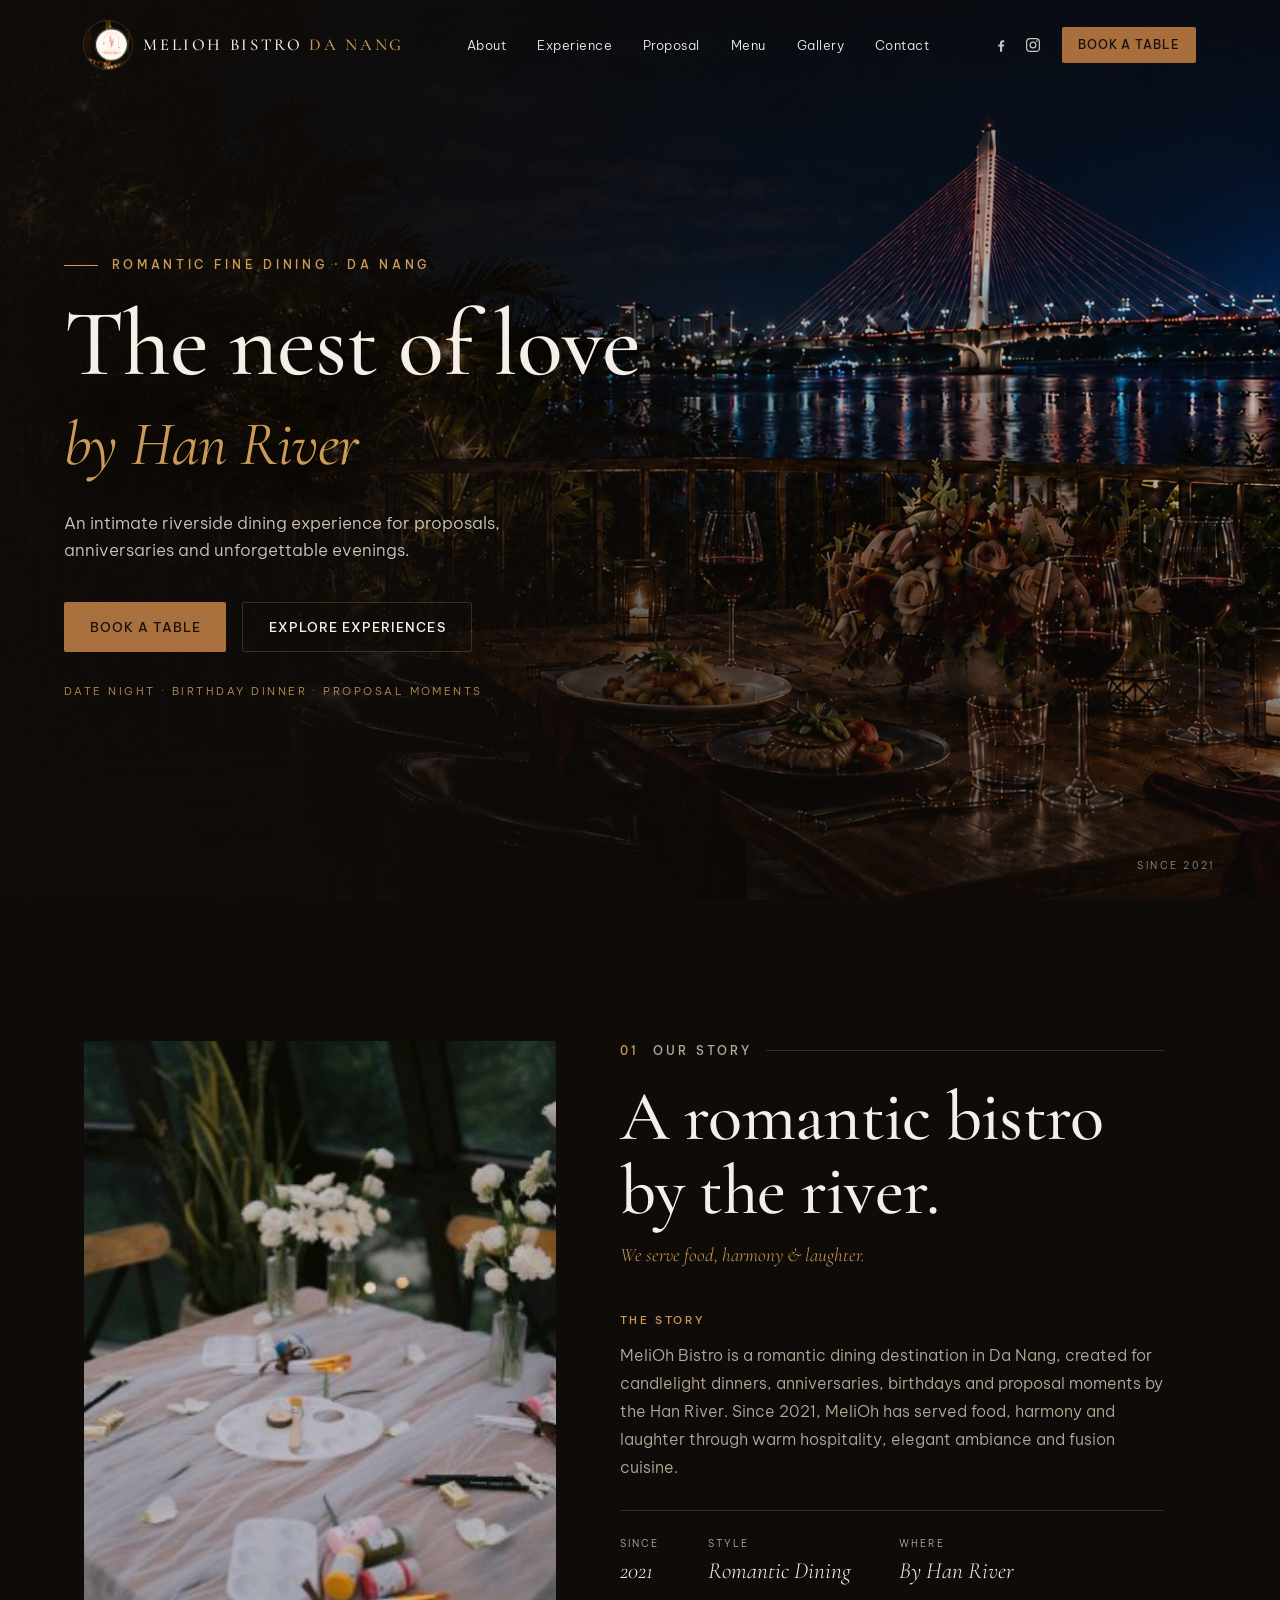
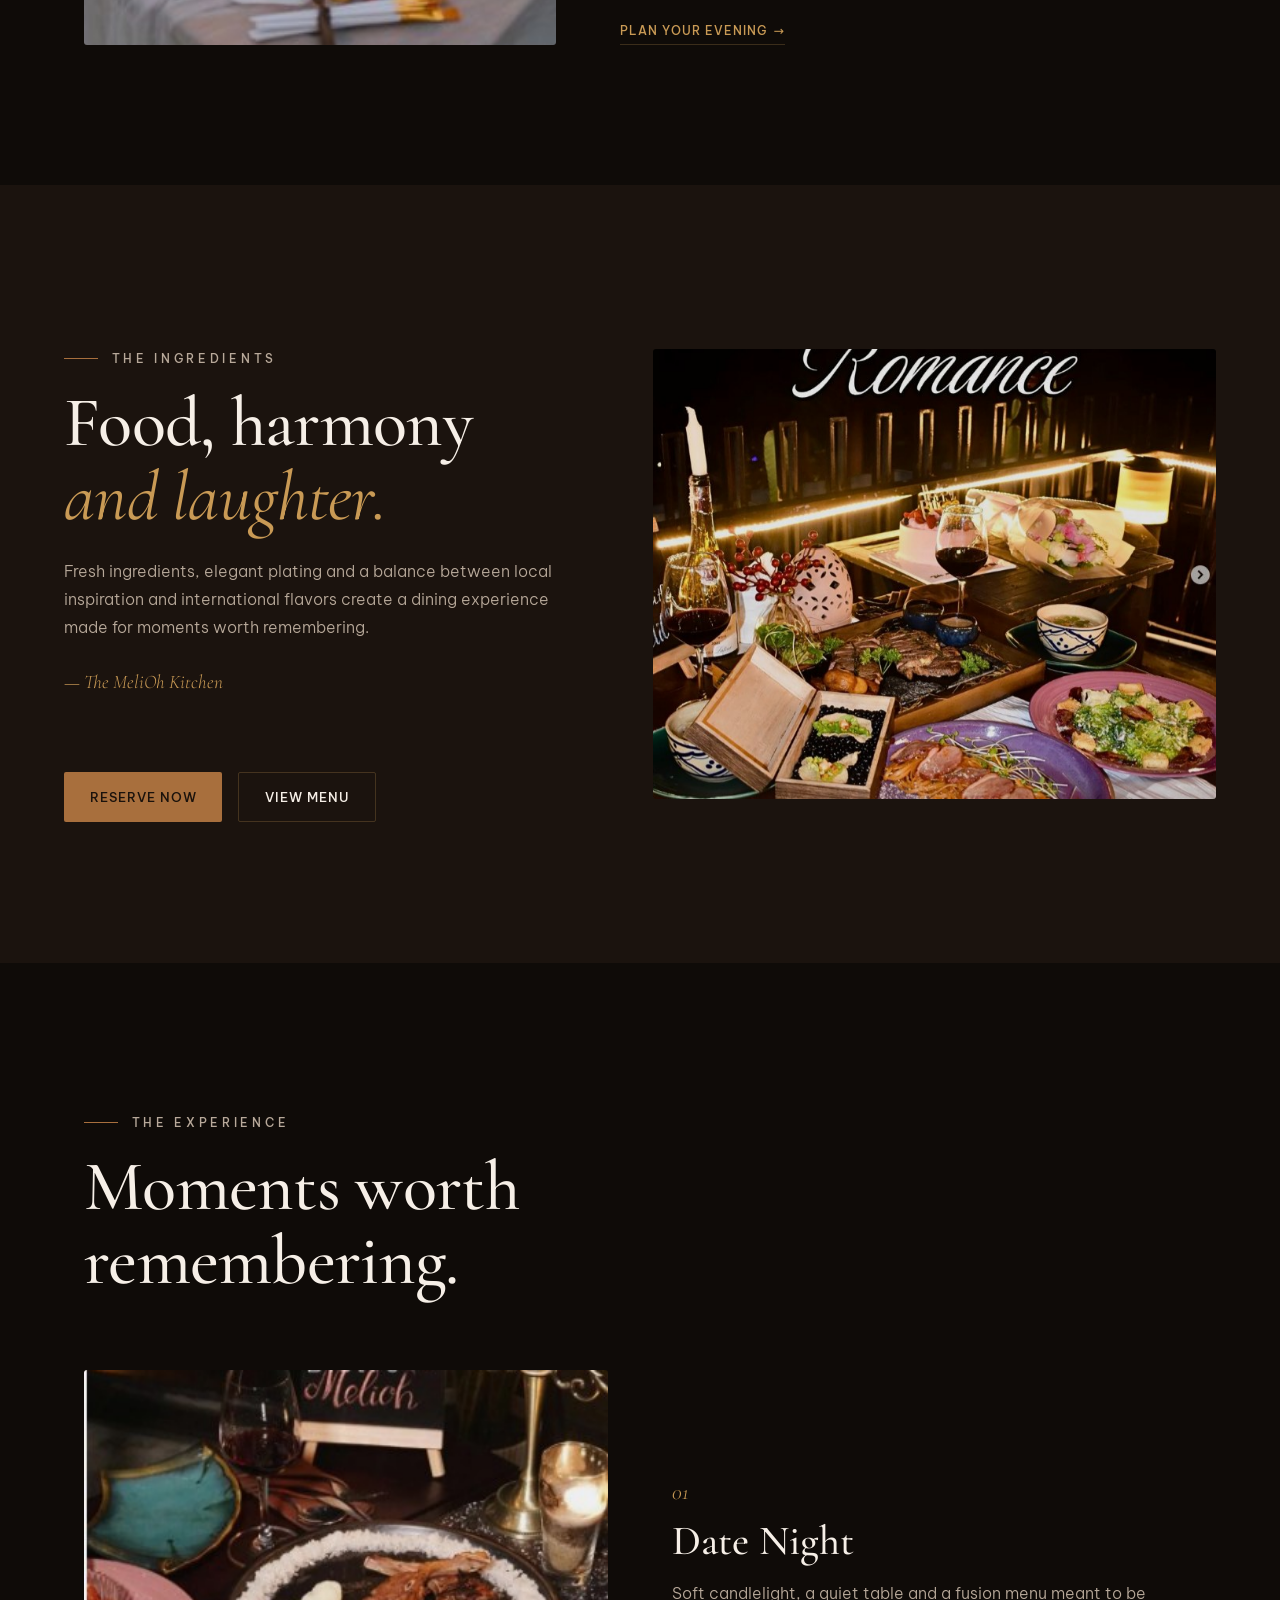
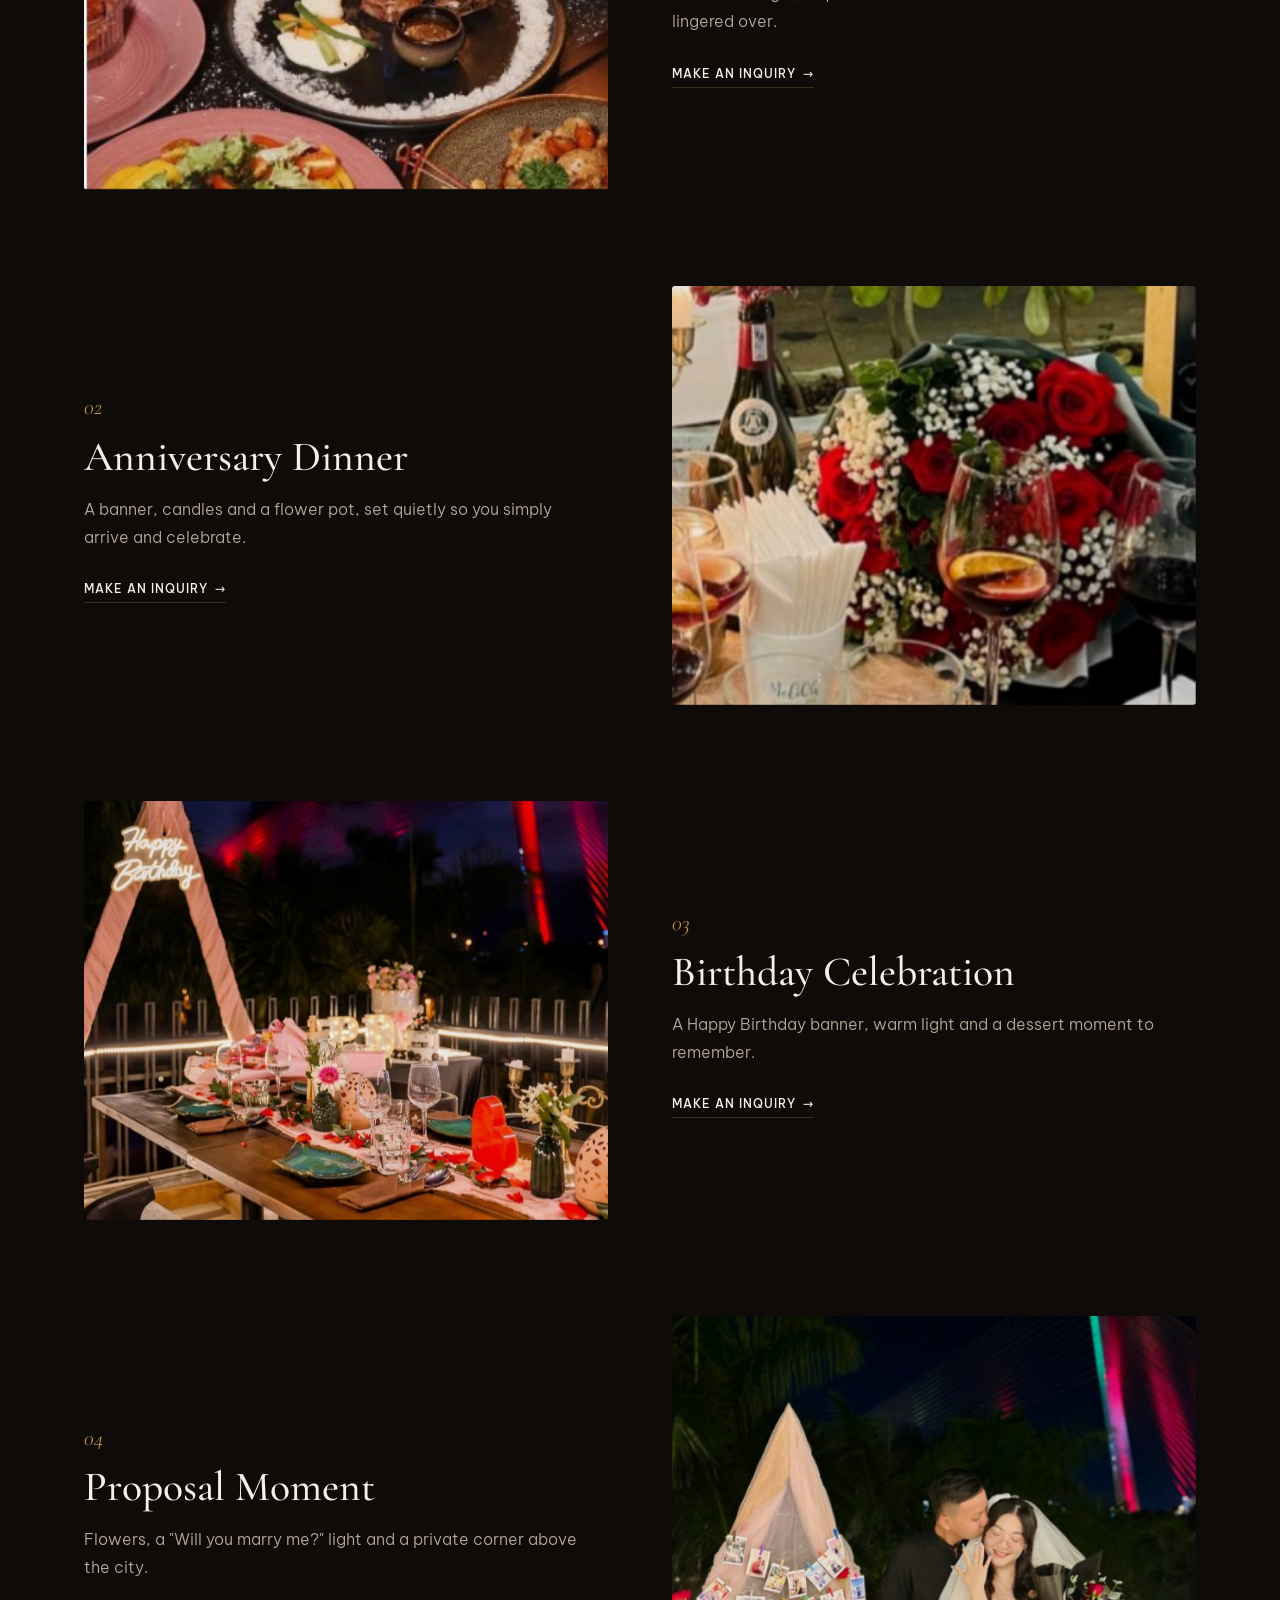
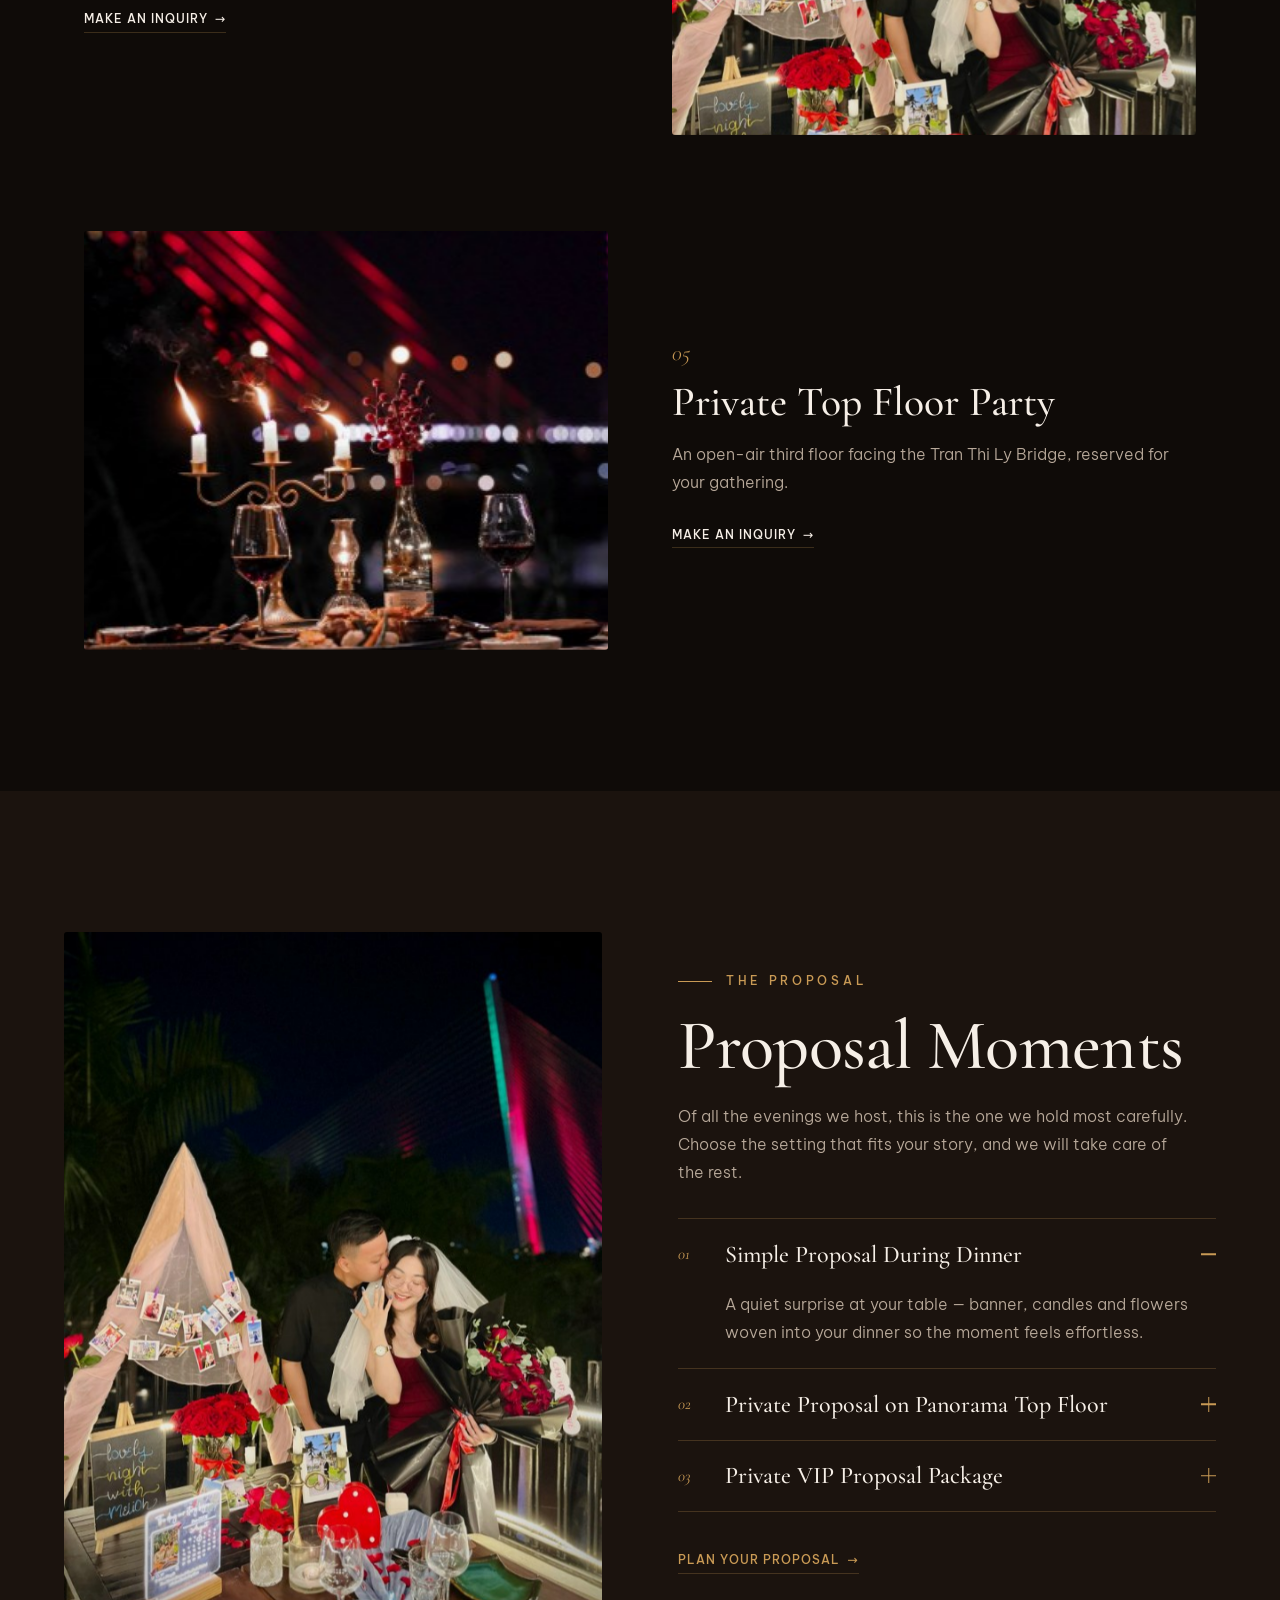
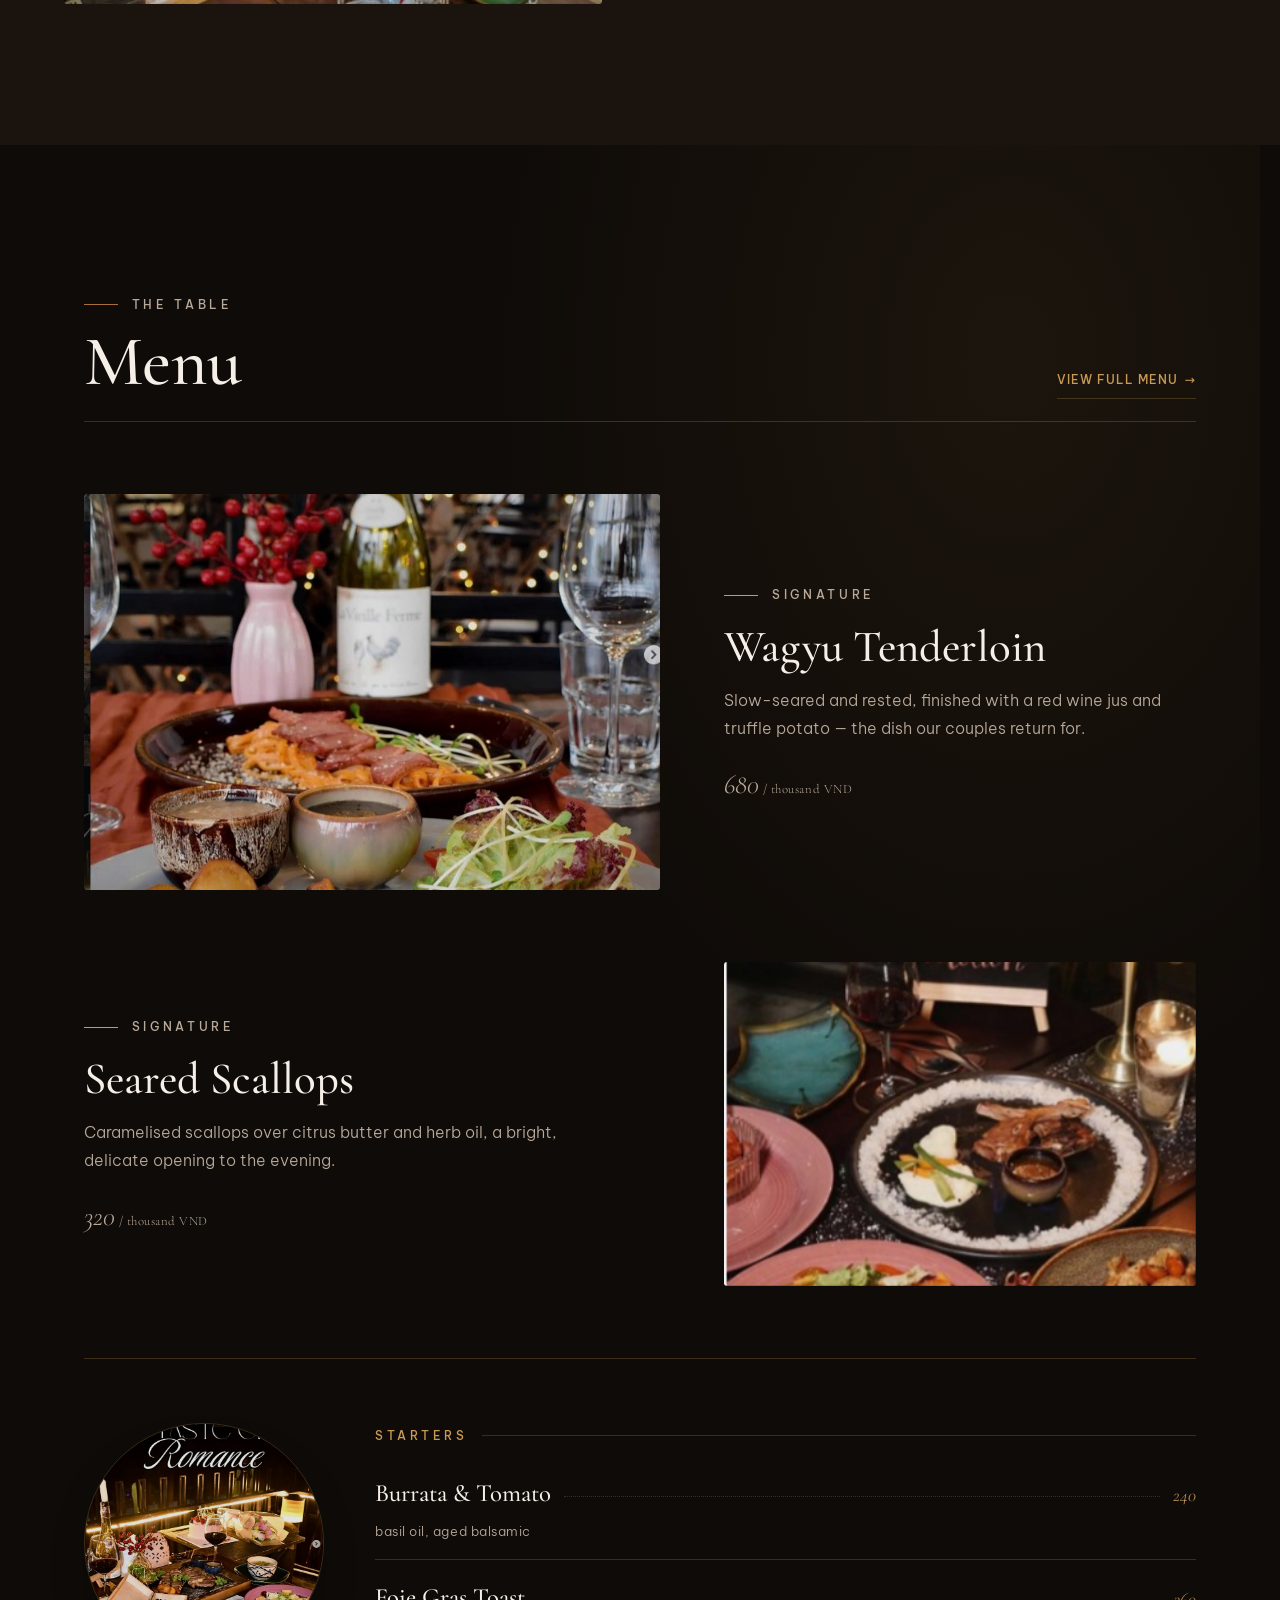
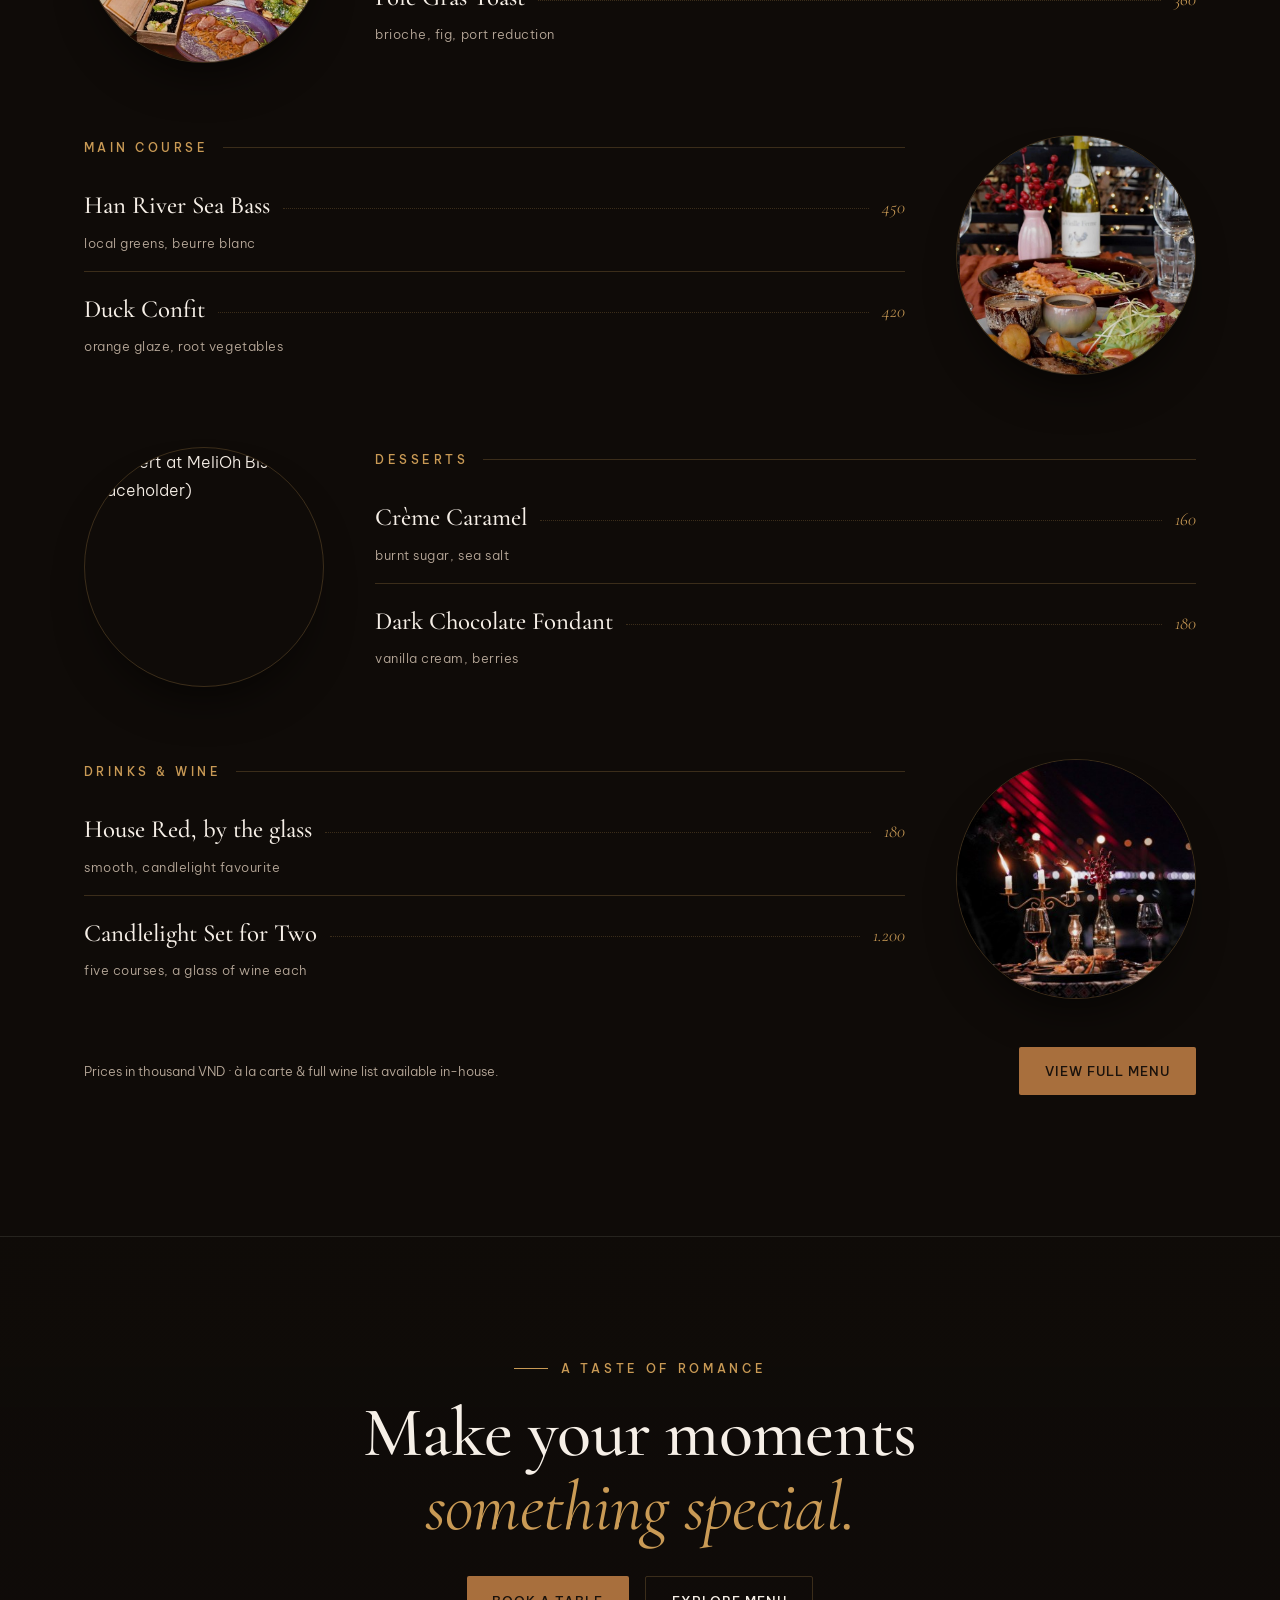
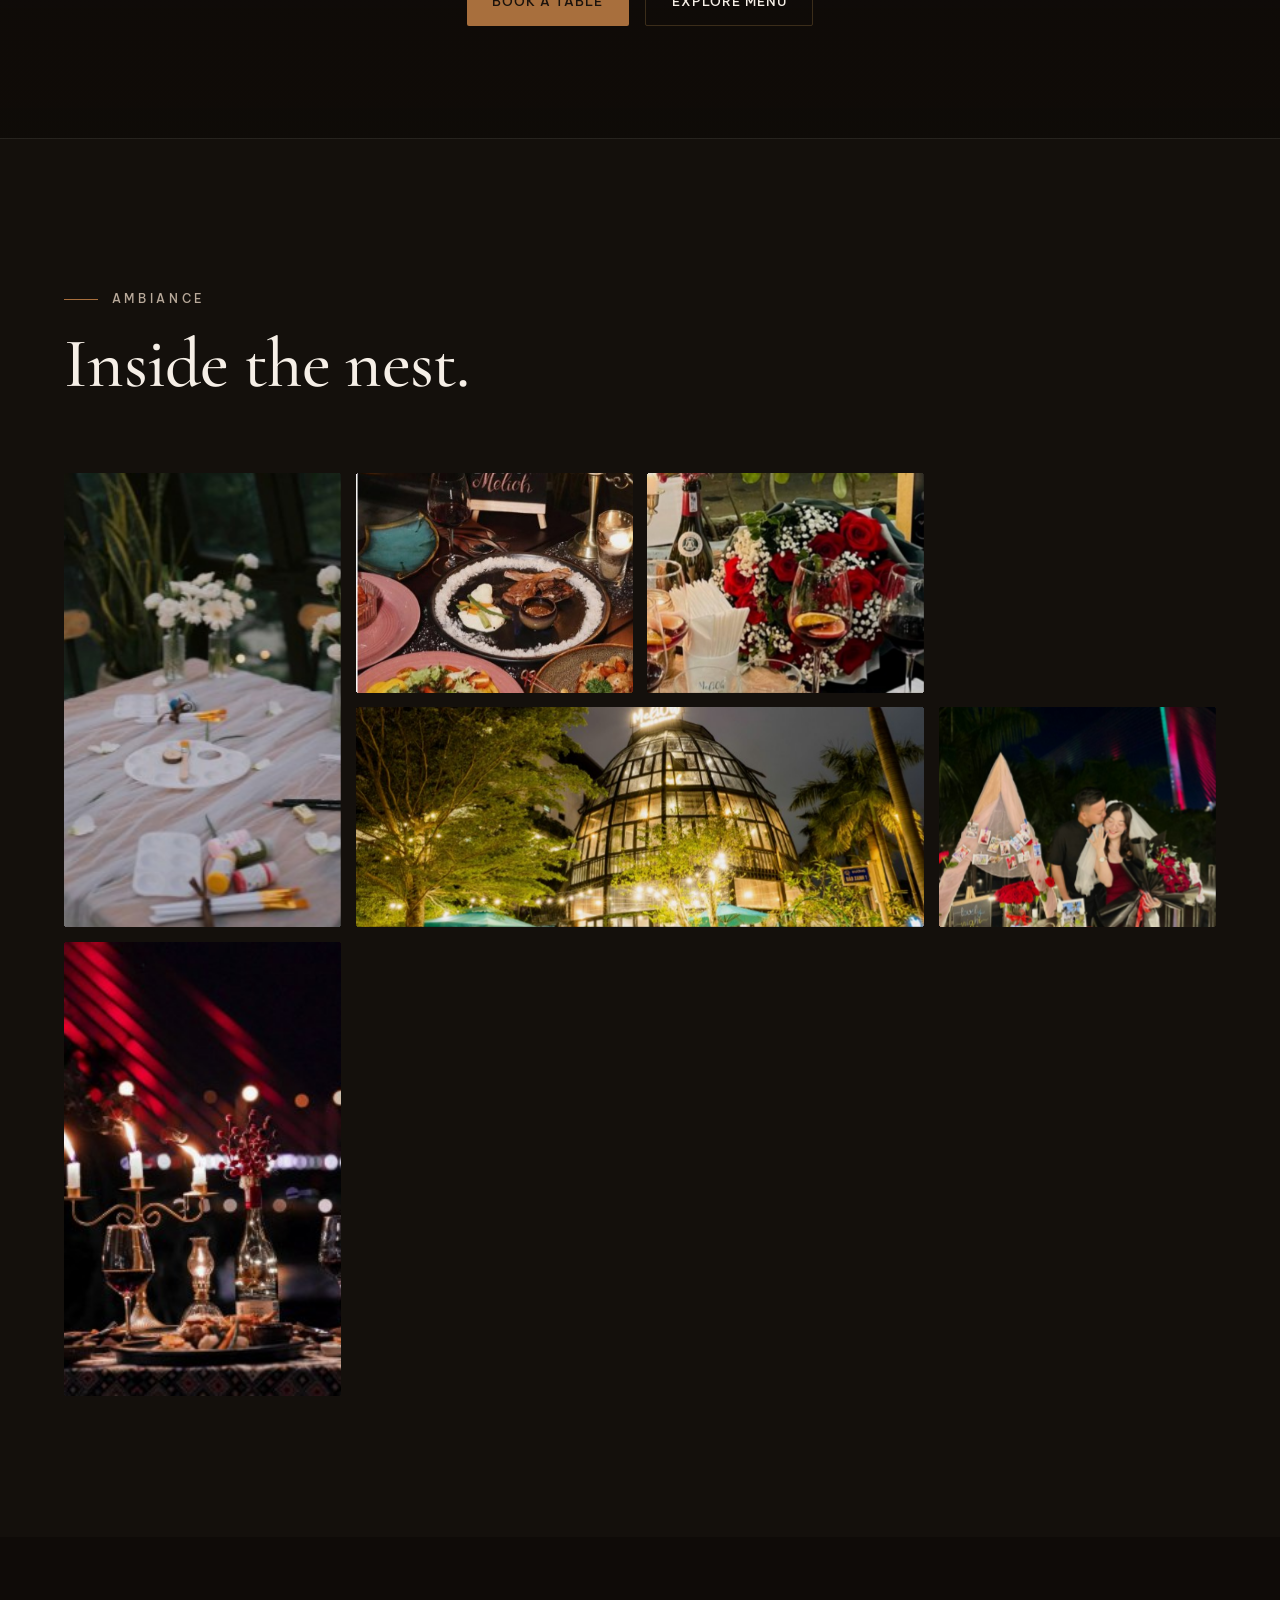
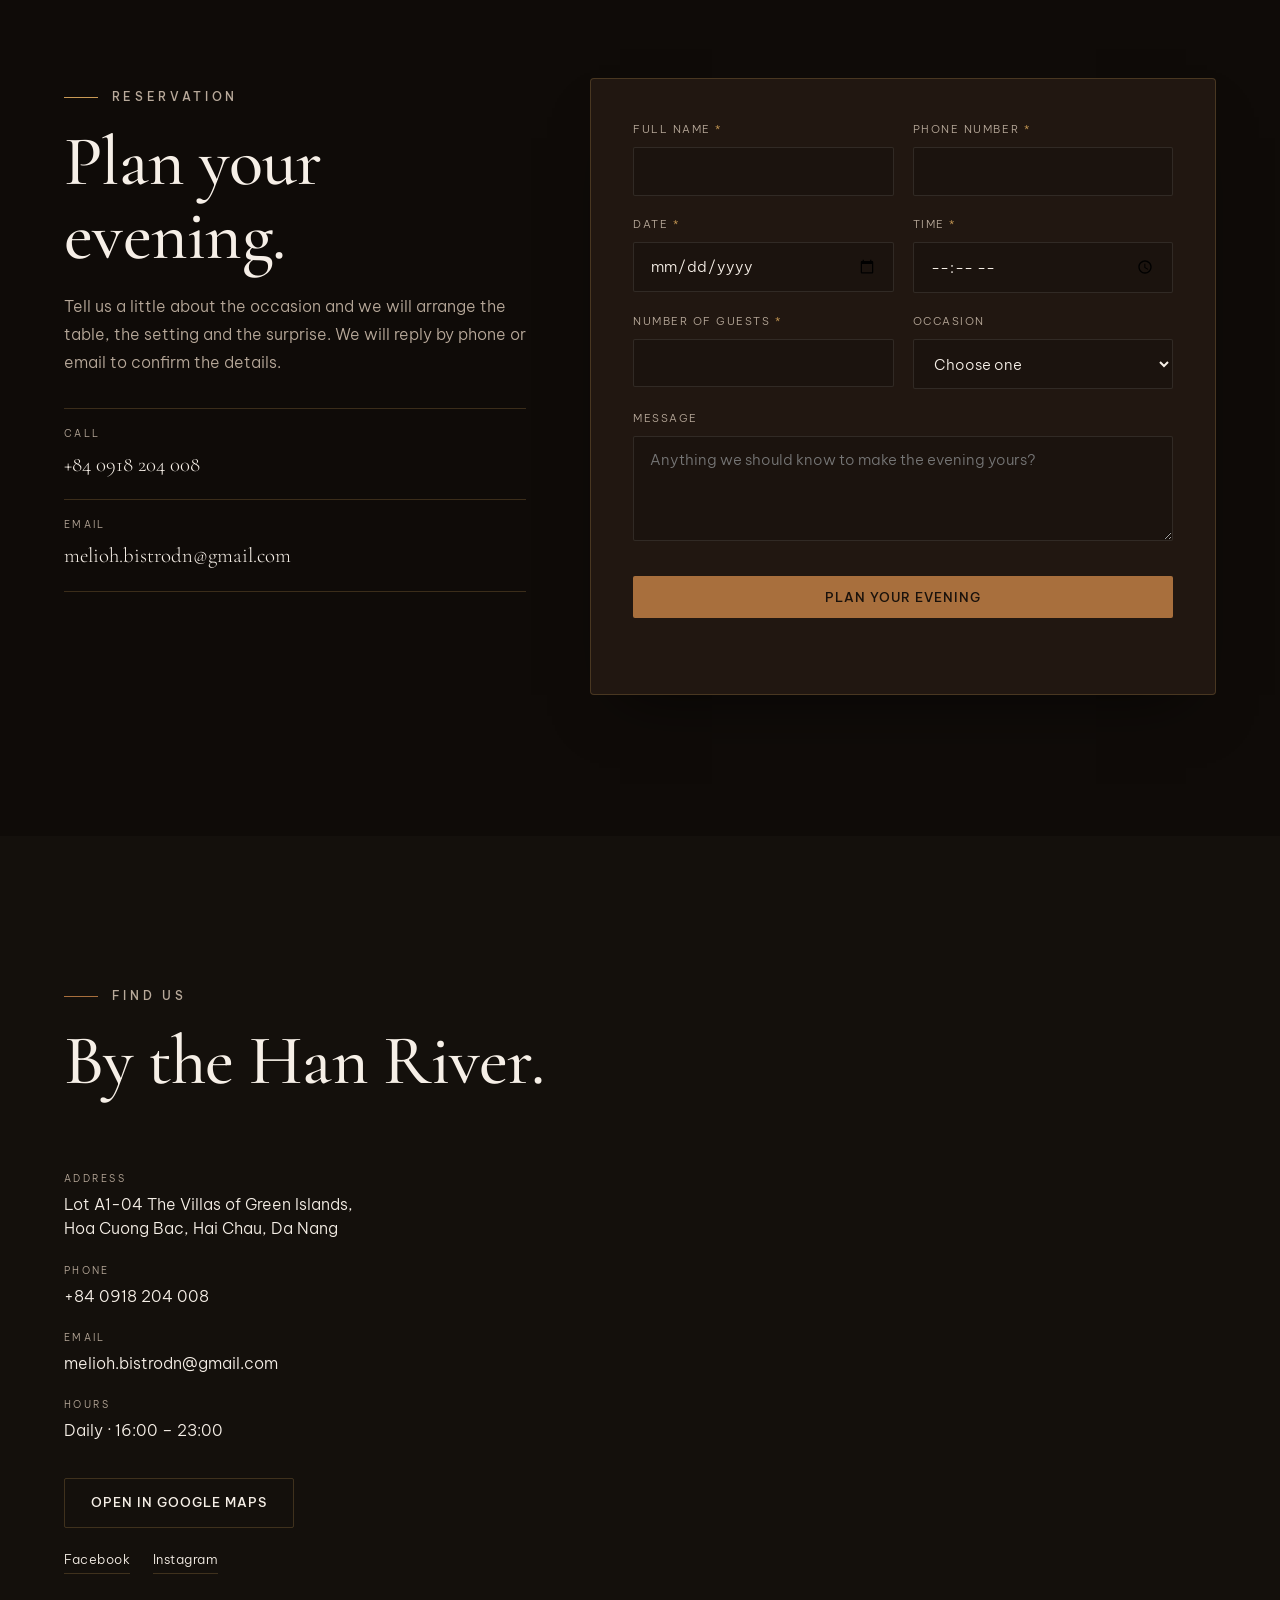
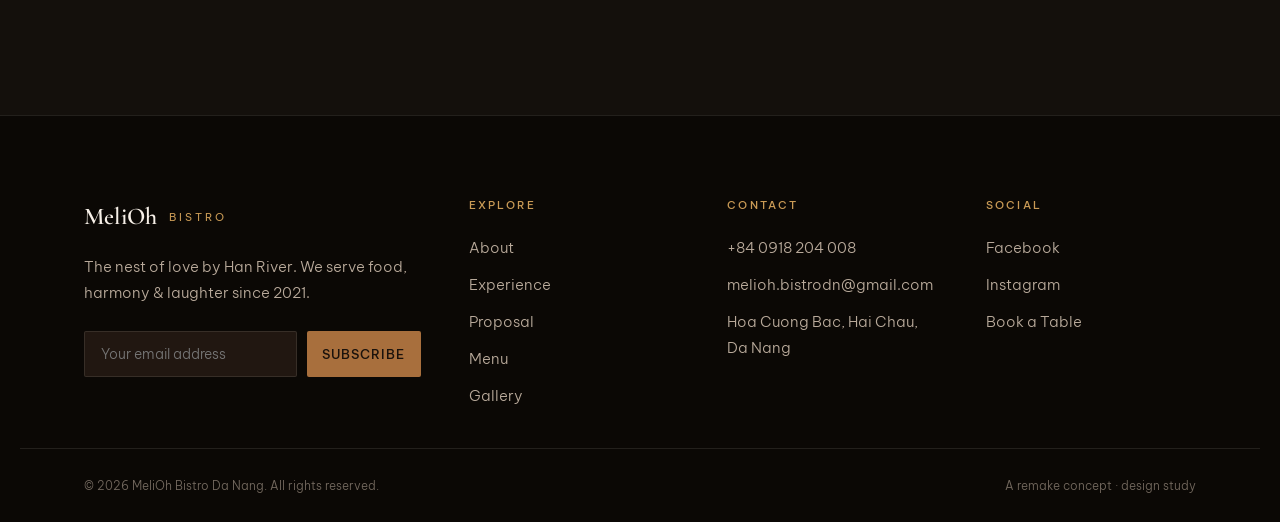
==== index.html @ d93ae203 "Redesign About/Story as a unified editorial block - Single 2-col block: large cinematic image (spans" ====
<!DOCTYPE html>
<html lang="en">
<head>
  <meta charset="UTF-8" />
  <meta name="viewport" content="width=device-width, initial-scale=1.0" />
  <title>MeliOh Bistro Da Nang — The Nest of Love by Han River</title>
  <meta name="description" content="MeliOh Bistro is a romantic fine dining destination in Da Nang. Candlelight dinners, anniversaries, birthdays and proposal moments by the Han River. Since 2021." />
  <meta name="theme-color" content="#0F0B08" />

  <!-- Open Graph -->
  <meta property="og:type" content="restaurant" />
  <meta property="og:title" content="MeliOh Bistro Da Nang — The Nest of Love by Han River" />
  <meta property="og:description" content="Romantic fine dining, candlelight moments and unforgettable celebrations in Da Nang." />
  <meta property="og:image" content="https://images.unsplash.com/photo-1414235077428-338989a2e8c0?auto=format&fit=crop&w=1200&q=80" />
  <meta property="og:locale" content="en_US" />
  <meta name="twitter:card" content="summary_large_image" />

  <link rel="preconnect" href="https://fonts.googleapis.com" />
  <link rel="preconnect" href="https://fonts.gstatic.com" crossorigin />
  <link href="https://fonts.googleapis.com/css2?family=Cormorant+Garamond:ital,wght@0,400;0,500;0,600;1,400;1,500&family=Marcellus&family=Be+Vietnam+Pro:wght@300;400;500;600&display=swap" rel="stylesheet" />

  <link rel="stylesheet" href="styles.css" />

  <!-- Enable motion before first paint. A safety timeout reveals all
       content if main.js never runs (CDN/JS error), so the page is
       never left blank. -->
  <script>
    (function () {
      try {
        if (window.matchMedia("(prefers-reduced-motion: reduce)").matches) return;
        document.documentElement.classList.add("js");
        window.setTimeout(function () {
          if (!window.__meliohReady) document.documentElement.classList.remove("js");
        }, 2500);
      } catch (e) {}
    })();
  </script>
</head>
<body>

  <!-- Preloader -->
  <div class="preloader" id="preloader" aria-hidden="true">
    <img class="preloader__img" src="loading-bg.jpg" alt="MeliOh Bistro Da Nang" />
    <span class="preloader__hint">Preparing your evening</span>
  </div>

  <!-- Header -->
  <header class="header" id="header">
    <div class="header__inner">
      <a href="#top" class="logo">
        <img class="logo__mark" src="melioh-logo.png" alt="MeliOh Bistro Logo" width="48" height="48" />
        <span class="logo__word">MeliOh Bistro <span class="logo__loc">Da Nang</span></span>
      </a>
      <nav class="nav" id="nav" aria-label="Primary">
        <a href="#about">About</a>
        <a href="#experience">Experience</a>
        <a href="#proposal">Proposal</a>
        <a href="#menu">Menu</a>
        <a href="#gallery">Gallery</a>
        <a href="#contact">Contact</a>
      </nav>
      <div class="header__right">
        <div class="header__social">
          <a href="https://www.facebook.com/melioh.bistrodn" target="_blank" rel="noopener noreferrer" aria-label="MeliOh Bistro Facebook">
            <svg viewBox="0 0 24 24" width="18" height="18" aria-hidden="true" focusable="false" fill="currentColor"><path d="M13.5 21v-7h2.36l.35-2.74H13.5V9.5c0-.79.22-1.33 1.35-1.33h1.44V5.72c-.25-.03-1.1-.11-2.1-.11-2.08 0-3.5 1.27-3.5 3.6v2.01H8.32V14h2.37v7h2.81z"/></svg>
          </a>
          <a href="https://www.instagram.com/melioh.bistrodn/" target="_blank" rel="noopener noreferrer" aria-label="MeliOh Bistro Instagram">
            <svg viewBox="0 0 24 24" width="18" height="18" aria-hidden="true" focusable="false" fill="none" stroke="currentColor" stroke-width="1.6"><rect x="3.5" y="3.5" width="17" height="17" rx="4.6"/><circle cx="12" cy="12" r="3.9"/><circle cx="17.2" cy="6.8" r="1.15" fill="currentColor" stroke="none"/></svg>
          </a>
        </div>
        <a href="#reservation" class="btn btn--copper header__cta">Book a Table</a>
      </div>
      <button class="burger" id="burger" aria-label="Open menu" aria-expanded="false" aria-controls="nav">
        <span></span><span></span>
      </button>
    </div>
  </header>

  <main id="top">

    <!-- Hero -->
    <section class="hero" id="hero">
      <div class="hero__media">
        <img src="melioh-hero-bg.jpg" alt="Candlelit riverside dinner table with a view of Tran Thi Ly Bridge at night" />
      </div>
      <div class="hero__veil"></div>
      <div class="hero__content reveal">
        <p class="eyebrow eyebrow--gold">Romantic Fine Dining · Da Nang</p>
        <h1 class="hero__title">The nest of love<br /><em>by Han River</em></h1>
        <p class="hero__sub">An intimate riverside dining experience for proposals, anniversaries and unforgettable evenings.</p>
        <div class="hero__actions">
          <a href="#reservation" class="btn btn--copper">Book a Table</a>
          <a href="#experience" class="btn btn--line">Explore Experiences</a>
        </div>
        <p class="hero__trust">Date Night · Birthday Dinner · Proposal Moments</p>
      </div>
      <div class="hero__foot">
        <span>Since 2021</span>
      </div>
    </section>

    <!-- Our Story -->
    <section class="story section" id="about">
      <div class="story__grid">
        <figure class="story__media reveal">
          <img src="assets/melioh-interior.jpg" alt="MeliOh Bistro interior with the glass dome and candlelit tables" />
        </figure>
        <div class="story__head reveal">
          <p class="story__index"><span>01</span> Our Story</p>
          <h2 class="display">A romantic bistro by the river.</h2>
          <p class="story__subline">We serve food, harmony &amp; laughter.</p>
        </div>
        <div class="story__body reveal">
          <p class="story__label">The Story</p>
          <p class="story__text">MeliOh Bistro is a romantic dining destination in Da Nang, created for candlelight dinners, anniversaries, birthdays and proposal moments by the Han River. Since 2021, MeliOh has served food, harmony and laughter through warm hospitality, elegant ambiance and fusion cuisine.</p>
          <dl class="stats">
            <div class="stat"><dt>Since</dt><dd>2021</dd></div>
            <div class="stat"><dt>Style</dt><dd>Romantic Dining</dd></div>
            <div class="stat"><dt>Where</dt><dd>By Han River</dd></div>
          </dl>
          <a href="#reservation" class="link link--gold">Plan your evening</a>
        </div>
      </div>
    </section>

    <!-- Ingredients / Food Philosophy -->
    <section class="philosophy section" id="ingredients">
      <div class="philosophy__grid">
        <div class="philosophy__body reveal">
          <p class="eyebrow">The Ingredients</p>
          <h2 class="display">Food, harmony<br /><em>and laughter.</em></h2>
          <p>Fresh ingredients, elegant plating and a balance between local inspiration and international flavors create a dining experience made for moments worth remembering.</p>
          <p class="signature">— The MeliOh Kitchen</p>
          <div class="philosophy__actions">
            <a href="#reservation" class="btn btn--copper">Reserve Now</a>
            <a href="#menu" class="btn btn--line">View Menu</a>
          </div>
        </div>
        <figure class="philosophy__media media reveal">
          <img src="assets/melioh-european-dish.jpg" alt="A romantic set-menu spread at MeliOh Bistro" />
        </figure>
      </div>
    </section>

    <!-- Experience -->
    <section class="experience section" id="experience">
      <header class="band reveal">
        <p class="eyebrow">The Experience</p>
        <h2 class="display">Moments worth remembering.</h2>
      </header>

      <div class="exp">
        <article class="exp__row reveal">
          <figure class="exp__media media"><img src="assets/melioh-date-night.jpg" alt="Candlelit date night table at MeliOh Bistro" /></figure>
          <div class="exp__text">
            <span class="exp__num">01</span>
            <h3>Date Night</h3>
            <p>Soft candlelight, a quiet table and a fusion menu meant to be lingered over.</p>
            <a href="#reservation" class="link">Make an inquiry</a>
          </div>
        </article>

        <article class="exp__row exp__row--flip reveal">
          <figure class="exp__media media"><img src="assets/melioh-anniversary.jpg" alt="Anniversary table with roses and wine at MeliOh Bistro" /></figure>
          <div class="exp__text">
            <span class="exp__num">02</span>
            <h3>Anniversary Dinner</h3>
            <p>A banner, candles and a flower pot, set quietly so you simply arrive and celebrate.</p>
            <a href="#reservation" class="link">Make an inquiry</a>
          </div>
        </article>

        <article class="exp__row reveal">
          <figure class="exp__media media"><img src="assets/melioh-birthday.jpg" alt="Birthday celebration table setup at MeliOh Bistro" /></figure>
          <div class="exp__text">
            <span class="exp__num">03</span>
            <h3>Birthday Celebration</h3>
            <p>A Happy Birthday banner, warm light and a dessert moment to remember.</p>
            <a href="#reservation" class="link">Make an inquiry</a>
          </div>
        </article>

        <article class="exp__row exp__row--flip reveal">
          <figure class="exp__media media"><img src="assets/melioh-proposal.jpg" alt="A couple at a riverside proposal setup at MeliOh Bistro" /></figure>
          <div class="exp__text">
            <span class="exp__num">04</span>
            <h3>Proposal Moment</h3>
            <p>Flowers, a "Will you marry me?" light and a private corner above the city.</p>
            <a href="#reservation" class="link">Make an inquiry</a>
          </div>
        </article>

        <article class="exp__row reveal">
          <figure class="exp__media media"><img src="assets/melioh-private-event.jpg" alt="Candlelit table with bridge view for a private event at MeliOh Bistro" /></figure>
          <div class="exp__text">
            <span class="exp__num">05</span>
            <h3>Private Top Floor Party</h3>
            <p>An open-air third floor facing the Tran Thi Ly Bridge, reserved for your gathering.</p>
            <a href="#reservation" class="link">Make an inquiry</a>
          </div>
        </article>
      </div>
    </section>

    <!-- Proposal Moments -->
    <section class="proposal section" id="proposal">
      <div class="proposal__grid">
        <figure class="proposal__media media reveal">
          <img src="assets/melioh-proposal.jpg" alt="Proposal celebration by the river at MeliOh Bistro" />
        </figure>
        <div class="proposal__body reveal">
          <p class="eyebrow eyebrow--gold">The Proposal</p>
          <h2 class="display">Proposal Moments</h2>
          <p class="proposal__intro">Of all the evenings we host, this is the one we hold most carefully. Choose the setting that fits your story, and we will take care of the rest.</p>

          <div class="accordion" id="accordion">
            <div class="acc is-open">
              <button class="acc__head" aria-expanded="true">
                <span class="acc__no">01</span>
                <span class="acc__title">Simple Proposal During Dinner</span>
                <span class="acc__icon" aria-hidden="true"></span>
              </button>
              <div class="acc__panel"><div class="acc__inner">
                <p>A quiet surprise at your table — banner, candles and flowers woven into your dinner so the moment feels effortless.</p>
              </div></div>
            </div>

            <div class="acc">
              <button class="acc__head" aria-expanded="false">
                <span class="acc__no">02</span>
                <span class="acc__title">Private Proposal on Panorama Top Floor</span>
                <span class="acc__icon" aria-hidden="true"></span>
              </button>
              <div class="acc__panel"><div class="acc__inner">
                <p>Dinner on the third floor with simple decoration and a panoramic view of the river and bridge. From 500.000 VND.</p>
              </div></div>
            </div>

            <div class="acc">
              <button class="acc__head" aria-expanded="false">
                <span class="acc__no">03</span>
                <span class="acc__title">Private VIP Proposal Package</span>
                <span class="acc__icon" aria-hidden="true"></span>
              </button>
              <div class="acc__panel"><div class="acc__inner">
                <p>The entire third floor reserved for you: a flower backdrop, a "Will you marry me?" light, candles, music and help recording the moment. From 2.500.000 VND.</p>
              </div></div>
            </div>
          </div>

          <a href="#reservation" class="link link--gold">Plan your proposal</a>
        </div>
      </div>
    </section>

    <!-- Menu Highlights -->
    <section class="menu section" id="menu">
      <header class="menu__head reveal">
        <div>
          <p class="eyebrow">The Table</p>
          <h2 class="display">Menu</h2>
        </div>
        <a href="#" class="link link--gold">View full menu</a>
      </header>

      <!-- Signature spotlight -->
      <article class="signature reveal">
        <figure class="signature__media media">
          <img src="assets/melioh-steak.jpg" alt="Signature steak platter at MeliOh Bistro" />
        </figure>
        <div class="signature__body">
          <p class="eyebrow eyebrow--gold">Signature</p>
          <h3>Wagyu Tenderloin</h3>
          <p>Slow-seared and rested, finished with a red wine jus and truffle potato — the dish our couples return for.</p>
          <p class="signature__price">680<small> / thousand VND</small></p>
        </div>
      </article>

      <!-- Signature spotlight (flipped) -->
      <article class="signature signature--flip reveal">
        <figure class="signature__media media">
          <img src="assets/melioh-date-night.jpg" alt="Candlelit plated dinner at MeliOh Bistro" />
        </figure>
        <div class="signature__body">
          <p class="eyebrow eyebrow--gold">Signature</p>
          <h3>Seared Scallops</h3>
          <p>Caramelised scallops over citrus butter and herb oil, a bright, delicate opening to the evening.</p>
          <p class="signature__price">320<small> / thousand VND</small></p>
        </div>
      </article>

      <!-- Courses: a plated dish per group, alternating left/right -->
      <div class="courses">
        <article class="course reveal">
          <figure class="course__plate"><img src="assets/melioh-european-dish.jpg" alt="Starters at MeliOh Bistro" /></figure>
          <div class="course__items">
            <h4 class="course__title">Starters</h4>
            <ul class="dishes">
              <li class="dish"><div class="dish__info"><div class="dish__row"><span class="dish__name">Burrata &amp; Tomato</span><span class="dish__dots"></span><span class="dish__price">240</span></div><p class="dish__desc">basil oil, aged balsamic</p></div></li>
              <li class="dish"><div class="dish__info"><div class="dish__row"><span class="dish__name">Foie Gras Toast</span><span class="dish__dots"></span><span class="dish__price">360</span></div><p class="dish__desc">brioche, fig, port reduction</p></div></li>
            </ul>
          </div>
        </article>

        <article class="course course--flip reveal">
          <figure class="course__plate"><img src="assets/melioh-steak.jpg" alt="Main course steak at MeliOh Bistro" /></figure>
          <div class="course__items">
            <h4 class="course__title">Main Course</h4>
            <ul class="dishes">
              <li class="dish"><div class="dish__info"><div class="dish__row"><span class="dish__name">Han River Sea Bass</span><span class="dish__dots"></span><span class="dish__price">450</span></div><p class="dish__desc">local greens, beurre blanc</p></div></li>
              <li class="dish"><div class="dish__info"><div class="dish__row"><span class="dish__name">Duck Confit</span><span class="dish__dots"></span><span class="dish__price">420</span></div><p class="dish__desc">orange glaze, root vegetables</p></div></li>
            </ul>
          </div>
        </article>

        <article class="course reveal">
          <!-- TODO: replace with assets/melioh-dessert.jpg when a real dessert photo is available -->
          <figure class="course__plate"><img src="https://images.unsplash.com/photo-1485962398705-ef6a13c41e8f?auto=format&fit=crop&w=600&q=75" alt="Dessert at MeliOh Bistro (placeholder)" /></figure>
          <div class="course__items">
            <h4 class="course__title">Desserts</h4>
            <ul class="dishes">
              <li class="dish"><div class="dish__info"><div class="dish__row"><span class="dish__name">Crème Caramel</span><span class="dish__dots"></span><span class="dish__price">160</span></div><p class="dish__desc">burnt sugar, sea salt</p></div></li>
              <li class="dish"><div class="dish__info"><div class="dish__row"><span class="dish__name">Dark Chocolate Fondant</span><span class="dish__dots"></span><span class="dish__price">180</span></div><p class="dish__desc">vanilla cream, berries</p></div></li>
            </ul>
          </div>
        </article>

        <article class="course course--flip reveal">
          <figure class="course__plate"><img src="assets/melioh-wine.jpg" alt="Wine and candlelight at MeliOh Bistro" /></figure>
          <div class="course__items">
            <h4 class="course__title">Drinks &amp; Wine</h4>
            <ul class="dishes">
              <li class="dish"><div class="dish__info"><div class="dish__row"><span class="dish__name">House Red, by the glass</span><span class="dish__dots"></span><span class="dish__price">180</span></div><p class="dish__desc">smooth, candlelight favourite</p></div></li>
              <li class="dish"><div class="dish__info"><div class="dish__row"><span class="dish__name">Candlelight Set for Two</span><span class="dish__dots"></span><span class="dish__price">1.200</span></div><p class="dish__desc">five courses, a glass of wine each</p></div></li>
            </ul>
          </div>
        </article>
      </div>

      <div class="menu__foot reveal">
        <p class="menu__note">Prices in thousand VND · à la carte &amp; full wine list available in-house.</p>
        <a href="#" class="btn btn--copper">View Full Menu</a>
      </div>
    </section>

    <!-- CTA band -->
    <section class="cta-band">
      <div class="cta-band__inner reveal">
        <p class="eyebrow eyebrow--gold">A Taste of Romance</p>
        <h2 class="display">Make your moments<br /><em>something special.</em></h2>
        <div class="cta-band__actions">
          <a href="#reservation" class="btn btn--copper">Book a Table</a>
          <a href="#menu" class="btn btn--line">Explore Menu</a>
        </div>
      </div>
    </section>

    <!-- Gallery -->
    <section class="gallery section" id="gallery">
      <header class="band reveal">
        <p class="eyebrow">Ambiance</p>
        <h2 class="display">Inside the nest.</h2>
      </header>
      <div class="collage reveal">
        <figure class="collage__item collage__item--tall media"><img src="assets/melioh-interior.jpg" alt="MeliOh Bistro glass dome interior" /><figcaption>The glass dome</figcaption></figure>
        <figure class="collage__item media"><img src="assets/melioh-date-night.jpg" alt="Candlelit table detail at MeliOh Bistro" /><figcaption>Candlelight table</figcaption></figure>
        <figure class="collage__item media"><img src="assets/melioh-anniversary.jpg" alt="Roses and wine at MeliOh Bistro" /><figcaption>Set for two</figcaption></figure>
        <figure class="collage__item collage__item--wide media"><img src="assets/melioh-exterior.jpg" alt="MeliOh Bistro glass dome exterior at night" /><figcaption>Bridge view, top floor</figcaption></figure>
        <figure class="collage__item media"><img src="assets/melioh-proposal.jpg" alt="Proposal setup at MeliOh Bistro" /><figcaption>Proposal setup</figcaption></figure>
        <figure class="collage__item collage__item--tall media"><img src="assets/melioh-private-event.jpg" alt="Candlelight with bridge view at MeliOh Bistro" /><figcaption>On the plate</figcaption></figure>
      </div>
    </section>

    <!-- Reservation -->
    <section class="reservation section" id="reservation">
      <div class="reservation__grid">
        <div class="reservation__lead reveal">
          <p class="eyebrow eyebrow--gold">Reservation</p>
          <h2 class="display">Plan your evening.</h2>
          <p>Tell us a little about the occasion and we will arrange the table, the setting and the surprise. We will reply by phone or email to confirm the details.</p>
          <ul class="reservation__contact">
            <li><span>Call</span><a href="tel:+840918204008">+84 0918 204 008</a></li>
            <li><span>Email</span><a href="mailto:melioh.bistrodn@gmail.com">melioh.bistrodn@gmail.com</a></li>
          </ul>
        </div>

        <form class="form reveal" id="reservationForm" action="https://formspree.io/f/your-form-id" method="POST" novalidate>
          <!-- honeypot -->
          <div class="hp" aria-hidden="true">
            <label>Leave this field empty<input type="text" name="_gotcha" tabindex="-1" autocomplete="off" /></label>
          </div>

          <div class="form__row">
            <div class="field">
              <label for="name">Full name <span>*</span></label>
              <input type="text" id="name" name="name" required />
            </div>
            <div class="field">
              <label for="phone">Phone number <span>*</span></label>
              <input type="tel" id="phone" name="phone" required />
            </div>
          </div>

          <div class="form__row">
            <div class="field">
              <label for="date">Date <span>*</span></label>
              <input type="date" id="date" name="date" required />
            </div>
            <div class="field">
              <label for="time">Time <span>*</span></label>
              <input type="time" id="time" name="time" required />
            </div>
          </div>

          <div class="form__row">
            <div class="field">
              <label for="guests">Number of guests <span>*</span></label>
              <input type="number" id="guests" name="guests" min="1" max="40" required />
            </div>
            <div class="field">
              <label for="occasion">Occasion</label>
              <select id="occasion" name="occasion">
                <option value="">Choose one</option>
                <option>Date night</option>
                <option>Anniversary</option>
                <option>Birthday</option>
                <option>Proposal</option>
                <option>Private party</option>
                <option>Other</option>
              </select>
            </div>
          </div>

          <div class="field">
            <label for="message">Message</label>
            <textarea id="message" name="message" rows="4" placeholder="Anything we should know to make the evening yours?"></textarea>
          </div>

          <button type="submit" class="btn btn--copper form__submit">Plan your evening</button>
          <p class="form__status" id="formStatus" role="status" aria-live="polite"></p>
        </form>
      </div>
    </section>

    <!-- Contact / Location -->
    <section class="contact section" id="contact">
      <header class="band reveal">
        <p class="eyebrow">Find Us</p>
        <h2 class="display">By the Han River.</h2>
      </header>
      <div class="contact__grid">
        <div class="contact__info reveal">
          <dl class="contact__list">
            <dt>Address</dt>
            <dd>Lot A1-04 The Villas of Green Islands,<br />Hoa Cuong Bac, Hai Chau, Da Nang</dd>
            <dt>Phone</dt>
            <dd><a href="tel:+840918204008">+84 0918 204 008</a></dd>
            <dt>Email</dt>
            <dd><a href="mailto:melioh.bistrodn@gmail.com">melioh.bistrodn@gmail.com</a></dd>
            <dt>Hours</dt>
            <dd>Daily · 16:00 – 23:00</dd>
          </dl>
          <div class="contact__actions">
            <a href="https://www.google.com/maps/search/?api=1&query=MeliOh+Bistro+Da+Nang" target="_blank" rel="noopener" class="btn btn--line">Open in Google Maps</a>
            <div class="contact__social">
              <a href="https://www.facebook.com/melioh.bistrodn" target="_blank" rel="noopener noreferrer" aria-label="MeliOh Bistro Facebook">Facebook</a>
              <a href="https://www.instagram.com/melioh.bistrodn/" target="_blank" rel="noopener noreferrer" aria-label="MeliOh Bistro Instagram">Instagram</a>
            </div>
          </div>
        </div>
        <div class="contact__map media reveal">
          <iframe
            title="MeliOh Bistro location on Google Maps"
            src="https://www.google.com/maps?q=Hoa%20Cuong%20Bac%2C%20Hai%20Chau%2C%20Da%20Nang&output=embed"
            loading="lazy" referrerpolicy="no-referrer-when-downgrade"></iframe>
        </div>
      </div>
    </section>

  </main>

  <!-- Footer -->
  <footer class="footer">
    <div class="footer__inner">
      <div class="footer__brand">
        <a href="#top" class="logo logo--light">
          <span class="logo__name">MeliOh</span><span class="logo__tag">Bistro</span>
        </a>
        <p>The nest of love by Han River. We serve food, harmony &amp; laughter since 2021.</p>
        <form class="footer__news" id="newsletterForm" action="https://formspree.io/f/your-form-id" method="POST" novalidate>
          <label for="news-email" class="sr-only">Email address</label>
          <input type="email" id="news-email" name="email" placeholder="Your email address" required />
          <button type="submit" class="btn btn--copper">Subscribe</button>
        </form>
      </div>
      <nav class="footer__col" aria-label="Quick links">
        <h4>Explore</h4>
        <a href="#about">About</a>
        <a href="#experience">Experience</a>
        <a href="#proposal">Proposal</a>
        <a href="#menu">Menu</a>
        <a href="#gallery">Gallery</a>
      </nav>
      <div class="footer__col">
        <h4>Contact</h4>
        <a href="tel:+840918204008">+84 0918 204 008</a>
        <a href="mailto:melioh.bistrodn@gmail.com">melioh.bistrodn@gmail.com</a>
        <span>Hoa Cuong Bac, Hai Chau, Da Nang</span>
      </div>
      <div class="footer__col">
        <h4>Social</h4>
        <a href="https://www.facebook.com/melioh.bistrodn" target="_blank" rel="noopener noreferrer" aria-label="MeliOh Bistro Facebook">Facebook</a>
        <a href="https://www.instagram.com/melioh.bistrodn/" target="_blank" rel="noopener noreferrer" aria-label="MeliOh Bistro Instagram">Instagram</a>
        <a href="#reservation">Book a Table</a>
      </div>
    </div>
    <div class="footer__base">
      <span>© <span id="year"></span> MeliOh Bistro Da Nang. All rights reserved.</span>
      <span>A remake concept · design study</span>
    </div>
  </footer>

  <!-- Floating contact (mobile) -->
  <div class="dock" aria-label="Quick contact">
    <a href="tel:+840918204008" aria-label="Call">Call</a>
    <a href="https://www.facebook.com/melioh.bistrodn" target="_blank" rel="noopener noreferrer" aria-label="MeliOh Bistro Facebook">FB</a>
    <a href="https://www.instagram.com/melioh.bistrodn/" target="_blank" rel="noopener noreferrer" aria-label="MeliOh Bistro Instagram">IG</a>
    <a href="#reservation" class="dock__cta" aria-label="Book a table">Book</a>
  </div>

  <script src="main.js" defer></script>
</body>
</html>
---- styles.css ----
/* ============================================================
   MeliOh Bistro Da Nang — Dark Fine Dining Editorial
   ============================================================ */

:root {
  --bg:        #0F0B08;   /* page base */
  --bg-2:      #14100C;   /* alt base */
  --brown:     #1B130E;   /* dark brown section */
  --card:      #211711;   /* card / form */
  --text:      #F6EFE7;   /* primary cream */
  --text-dim:  #B8A99A;   /* secondary */
  --gold:      #C99A55;   /* accent gold/champagne */
  --copper:    #A86F3D;   /* muted copper */
  --copper-2:  #C2854B;   /* copper hover */
  --line:      rgba(201, 154, 85, 0.24);
  --line-soft: rgba(246, 239, 231, 0.10);

  --serif: "Cormorant Garamond", "Marcellus", Georgia, serif;
  --sans:  "Be Vietnam Pro", system-ui, sans-serif;

  --maxw: 1240px;
  --gut: clamp(1.25rem, 5vw, 5rem);
  --section-y: clamp(4.5rem, 11vw, 9rem);
  --ease: cubic-bezier(0.22, 1, 0.36, 1);
}

* { box-sizing: border-box; margin: 0; padding: 0; }

html { scroll-behavior: smooth; -webkit-text-size-adjust: 100%; }

body {
  font-family: var(--sans);
  font-weight: 300;
  color: var(--text);
  background: var(--bg);
  line-height: 1.75;
  font-size: 1rem;
  overflow-x: hidden;
}

img { display: block; max-width: 100%; height: auto; }
a { color: inherit; text-decoration: none; }
button { font-family: inherit; cursor: pointer; border: none; background: none; color: inherit; }

.sr-only {
  position: absolute; width: 1px; height: 1px; padding: 0; margin: -1px;
  overflow: hidden; clip: rect(0,0,0,0); white-space: nowrap; border: 0;
}

/* ---------- Typography helpers ---------- */
.display {
  font-family: var(--serif);
  font-weight: 500;
  line-height: 1.05;
  letter-spacing: -0.01em;
  font-size: clamp(2.3rem, 5.5vw, 4.4rem);
  color: var(--text);
}
.display em { font-style: italic; font-weight: 400; color: var(--gold); }

.eyebrow {
  font-family: var(--sans);
  font-weight: 500;
  font-size: 0.72rem;
  letter-spacing: 0.32em;
  text-transform: uppercase;
  color: var(--text-dim);
  margin-bottom: 1.1rem;
  display: inline-flex;
  align-items: center;
  gap: 0.85rem;
}
.eyebrow::before { content: ""; width: 34px; height: 1px; background: var(--copper); }
.eyebrow--gold { color: var(--gold); }
.eyebrow--gold::before { background: var(--gold); }

/* ---------- Buttons & links ---------- */
.btn {
  display: inline-flex; align-items: center; justify-content: center;
  font-family: var(--sans);
  font-weight: 500;
  font-size: 0.8rem;
  letter-spacing: 0.08em;
  text-transform: uppercase;
  padding: 1em 2em;
  border-radius: 2px;
  transition: all 0.4s var(--ease);
  white-space: nowrap;
}
.btn--copper { background: var(--copper); color: #1a120c; }
.btn--copper:hover { background: var(--copper-2); }
.btn--line { border: 1px solid var(--line); color: var(--text); }
.btn--line:hover { border-color: var(--gold); color: var(--gold); }

.link {
  font-family: var(--sans); font-weight: 500; font-size: 0.78rem;
  letter-spacing: 0.08em; text-transform: uppercase; color: var(--text);
  display: inline-flex; align-items: center; gap: 0.55em;
  padding-bottom: 2px;
  border-bottom: 1px solid var(--line);
  transition: 0.35s var(--ease);
}
.link::after { content: "\2192"; transition: transform 0.35s var(--ease); }
.link:hover { color: var(--gold); border-color: var(--gold); }
.link:hover::after { transform: translateX(4px); }
.link--gold { color: var(--gold); border-color: var(--line); }

/* ---------- Layout ---------- */
.section {
  max-width: var(--maxw);
  margin: 0 auto;
  padding: var(--section-y) var(--gut);
}
.band { max-width: 44rem; margin-bottom: clamp(2.5rem, 6vw, 4.5rem); }
.band__note { font-family: var(--serif); font-style: italic; color: var(--gold); font-size: 1.2rem; margin-top: 1rem; }

/* Shared media wrapper (overflow + hover zoom) */
.media { overflow: hidden; border-radius: 3px; }
.media img { transition: transform 1s var(--ease); will-change: transform; }
.media:hover img { transform: scale(1.05); }

/* ---------- Preloader (branded restaurant intro) ---------- */
.preloader {
  position: fixed; inset: 0; z-index: 9999; overflow: hidden;
  display: grid; place-items: center;
  background: #0F0B08;
  transition: opacity 0.8s var(--ease), visibility 0.8s;
}
.preloader__img {
  position: absolute; inset: 0; width: 100%; height: 100%;
  object-fit: cover; object-position: center;
  opacity: 0; animation: plImg 1.5s var(--ease) 0.05s forwards;
}
/* gentle bottom gradient so the hint line reads (image already has depth) */
.preloader::after {
  content: ""; position: absolute; inset: 0; pointer-events: none;
  background: linear-gradient(180deg, transparent 58%, rgba(15,11,8,0.6) 100%);
}
.preloader__hint {
  position: absolute; left: 0; right: 0; bottom: 9%; z-index: 2; text-align: center;
  font-size: 0.62rem; letter-spacing: 0.4em; text-transform: uppercase; color: rgba(245,237,227,0.82);
  animation: plShimmer 2.6s ease-in-out 1s infinite;
}
/* dismiss: by JS (is-done) or, if JS never runs, automatically */
.preloader.is-done,
html:not(.js) .preloader { opacity: 0; visibility: hidden; pointer-events: none; }

@keyframes plImg { from { opacity: 0; transform: scale(1.04); } to { opacity: 1; transform: scale(1); } }
@keyframes plShimmer { 0%, 100% { opacity: 0.45; } 50% { opacity: 0.9; } }

/* ---------- Header ---------- */
.header {
  position: fixed; top: 0; left: 0; right: 0; z-index: 1000;
  transition: background 0.4s var(--ease), backdrop-filter 0.4s var(--ease), box-shadow 0.4s var(--ease);
}
.header__inner {
  max-width: var(--maxw); margin: 0 auto;
  padding: 1.3rem var(--gut);
  display: flex; align-items: center; justify-content: space-between; gap: 1.5rem;
}
.header.is-scrolled {
  background: rgba(15, 11, 8, 0.85);
  backdrop-filter: blur(10px);
  box-shadow: 0 1px 0 var(--line-soft);
}

.logo { display: inline-flex; align-items: center; gap: 0.7rem; color: var(--text); }
.logo__mark {
  width: 48px; height: 48px; border-radius: 50%; object-fit: cover; flex-shrink: 0;
  background: #160f0a; box-shadow: 0 0 0 1px var(--line);
}
.logo__word {
  font-family: var(--serif); font-weight: 500; font-size: 1.04rem;
  letter-spacing: 0.16em; text-transform: uppercase; line-height: 1.1; color: var(--text);
}
.logo__loc { color: var(--gold); }
/* footer keeps the text wordmark */
.logo__name { font-family: var(--serif); font-weight: 600; font-size: 1.5rem; letter-spacing: 0.01em; }
.logo__tag { font-family: var(--sans); font-weight: 400; font-size: 0.66rem; letter-spacing: 0.3em; text-transform: uppercase; color: var(--gold); }

.nav { display: flex; gap: clamp(1.2rem, 2.4vw, 2.3rem); }
.nav a {
  color: var(--text); font-size: 0.8rem; letter-spacing: 0.04em;
  position: relative; padding: 4px 0; transition: color 0.3s;
}
.nav a::after {
  content: ""; position: absolute; left: 0; bottom: 0; height: 1px; width: 0;
  background: var(--gold); transition: width 0.35s var(--ease);
}
.nav a:hover { color: var(--gold); }
.nav a:hover::after { width: 100%; }

.header__right { display: flex; align-items: center; gap: 1.2rem; }
.header__social { display: flex; align-items: center; gap: 0.9rem; }
.header__social a {
  display: inline-flex; color: var(--text); opacity: 0.82;
  transition: color 0.3s var(--ease), opacity 0.3s var(--ease), transform 0.3s var(--ease);
}
.header__social a:hover { color: var(--gold); opacity: 1; transform: translateY(-1px); }
.header__cta { padding: 0.7em 1.4em; font-size: 0.72rem; }
@media (max-width: 720px) { .header__social { display: none; } }

.burger { display: none; width: 32px; height: 22px; position: relative; }
.burger span { position: absolute; left: 0; width: 100%; height: 1.5px; background: var(--text); transition: 0.35s var(--ease); }
.burger span:nth-child(1) { top: 4px; }
.burger span:nth-child(2) { bottom: 4px; }
.header.is-open .burger span:nth-child(1) { top: 10px; transform: rotate(45deg); }
.header.is-open .burger span:nth-child(2) { bottom: 10px; transform: rotate(-45deg); }

/* ---------- Hero ---------- */
.hero {
  position: relative; min-height: 100svh;
  display: flex; flex-direction: column; justify-content: center;
  padding: 8rem var(--gut) 5rem;
  overflow: hidden;
}
.hero__media { position: absolute; inset: 0; z-index: -2; }
.hero__media img { width: 100%; height: 100%; object-fit: cover; object-position: 58% center; }
.hero__veil {
  position: absolute; inset: 0; z-index: -1;
  background:
    linear-gradient(90deg, rgba(15,11,8,0.93) 0%, rgba(15,11,8,0.78) 28%, rgba(15,11,8,0.32) 58%, rgba(15,11,8,0.12) 100%),
    linear-gradient(180deg, rgba(15,11,8,0.40) 0%, transparent 30%, rgba(15,11,8,0.60) 100%);
}
.hero__content { max-width: 40rem; }
.hero__title {
  font-family: var(--serif); font-weight: 500; line-height: 1.08;
  letter-spacing: -0.01em;
  font-size: clamp(2.5rem, 7.4vw, 6.2rem);
  text-shadow: 0 2px 40px rgba(15,11,8,0.5);
}
.hero__title em {
  display: block; font-style: italic; font-weight: 400; color: var(--gold);
  font-size: 0.66em; line-height: 1.2; margin-top: 0.18em;
}
.hero__sub {
  margin: 1.7rem 0 2.4rem; max-width: 520px; line-height: 1.65;
  font-size: clamp(1rem, 1.3vw, 1.12rem); color: rgba(246,239,231,0.82);
}
.hero__actions { display: flex; flex-wrap: wrap; gap: 1rem; }
.hero__trust {
  margin-top: 1.9rem; font-size: 0.7rem; letter-spacing: 0.22em; text-transform: uppercase;
  color: var(--gold); opacity: 0.92;
}
.hero__foot {
  position: absolute; right: var(--gut); bottom: 1.6rem;
  display: flex; justify-content: flex-end;
  font-size: 0.6rem; letter-spacing: 0.26em; text-transform: uppercase;
  color: rgba(246,239,231,0.55);
}

/* ---------- Our Story (editorial block) ---------- */
.story { background: var(--bg); }
.story__grid {
  display: grid;
  grid-template-columns: 0.9fr 1.1fr;
  grid-template-areas: "media head" "media body";
  column-gap: clamp(2rem, 5vw, 4.5rem);
  row-gap: clamp(1.6rem, 3vw, 2.4rem);
  align-items: stretch;
}
.story__media { grid-area: media; overflow: hidden; border-radius: 3px; }
.story__media img {
  width: 100%; height: 100%; min-height: 26rem; object-fit: cover; display: block;
  transition: transform 1.1s var(--ease); will-change: transform;
}
.story__media:hover img { transform: scale(1.04); }

.story__head { grid-area: head; align-self: end; max-width: 34rem; }
.story__index {
  font-family: var(--sans); font-weight: 500; font-size: 0.72rem; letter-spacing: 0.28em;
  text-transform: uppercase; color: var(--text-dim);
  display: flex; align-items: center; gap: 0.85rem; margin-bottom: 1.2rem;
}
.story__index span { color: var(--gold); }
.story__index::after { content: ""; flex: 1; height: 1px; background: var(--line); }
.story__head .display { margin-bottom: 0.7rem; }
.story__subline { font-family: var(--serif); font-style: italic; color: var(--gold); font-size: 1.2rem; }

.story__body { grid-area: body; align-self: start; max-width: 34rem; }
.story__label {
  font-family: var(--sans); font-weight: 500; font-size: 0.68rem; letter-spacing: 0.24em;
  text-transform: uppercase; color: var(--gold); margin-bottom: 0.7rem;
}
.story__text { color: var(--text-dim); }
.stats {
  display: flex; flex-wrap: wrap; gap: clamp(1.4rem, 4vw, 3rem);
  margin: 1.8rem 0; border-top: 1px solid var(--line); padding-top: 1.5rem;
}
.stat dt { font-size: 0.62rem; letter-spacing: 0.22em; text-transform: uppercase; color: var(--text-dim); margin-bottom: 0.35rem; }
.stat dd { font-family: var(--serif); font-style: italic; font-size: clamp(1.1rem, 2vw, 1.45rem); color: var(--text); line-height: 1.2; }

@media (max-width: 900px) {
  .story__grid { grid-template-columns: 1fr; grid-template-areas: "head" "media" "body"; }
  .story__media img { min-height: 0; aspect-ratio: 4 / 5; height: auto; }
  .story__head { align-self: start; max-width: none; }
  .story__body { max-width: none; }
}

/* ---------- Ingredients / Philosophy ---------- */
.philosophy { max-width: none; background: var(--brown); padding-left: var(--gut); padding-right: var(--gut); }
.philosophy__grid {
  max-width: var(--maxw); margin: 0 auto;
  display: grid; grid-template-columns: 1fr 1.1fr; gap: clamp(2rem, 6vw, 5rem); align-items: center;
}
.philosophy__body p { color: var(--text-dim); max-width: 32rem; margin-top: 1.4rem; }
.philosophy__body .signature {
  font-family: var(--serif); font-style: italic; color: var(--gold);
  font-size: 1.2rem; margin-top: 1.6rem;
}
.philosophy__actions { display: flex; flex-wrap: wrap; gap: 1rem; margin-top: 2rem; }
.philosophy__media img { width: 100%; aspect-ratio: 5 / 4; object-fit: cover; }

/* ---------- Experience ---------- */
.experience { background: var(--bg); }
.exp { display: flex; flex-direction: column; gap: clamp(3rem, 8vw, 6rem); }
.exp__row {
  display: grid; grid-template-columns: 1fr 1fr;
  gap: clamp(1.5rem, 5vw, 4.5rem); align-items: center;
}
.exp__row--flip .exp__media { order: 2; }
.exp__media img { width: 100%; aspect-ratio: 5 / 4; object-fit: cover; }
.exp__num {
  font-family: var(--serif); font-style: italic; font-size: 1.4rem; color: var(--gold);
  display: block; margin-bottom: 0.5rem;
}
.exp__text h3 {
  font-family: var(--serif); font-weight: 500; font-size: clamp(1.8rem, 3.5vw, 2.6rem);
  color: var(--text); line-height: 1.1; margin-bottom: 0.9rem;
}
.exp__text p { color: var(--text-dim); max-width: 32rem; margin-bottom: 1.4rem; }

/* ---------- Proposal ---------- */
.proposal { max-width: none; background: var(--brown); padding-left: var(--gut); padding-right: var(--gut); }
.proposal__grid {
  max-width: var(--maxw); margin: 0 auto;
  display: grid; grid-template-columns: 1fr 1fr; gap: clamp(2rem, 6vw, 5rem); align-items: center;
}
.proposal__media img { width: 100%; aspect-ratio: 4 / 5; object-fit: cover; }
.proposal__intro { color: var(--text-dim); margin: 1.2rem 0 2rem; max-width: 32rem; }

.accordion { border-top: 1px solid var(--line); margin-bottom: 2rem; }
.acc { border-bottom: 1px solid var(--line); }
.acc__head {
  width: 100%; display: flex; align-items: center; gap: 1.1rem;
  padding: 1.3rem 0; text-align: left; color: var(--text); transition: color 0.3s;
}
.acc__head:hover { color: var(--gold); }
.acc__no { font-family: var(--serif); font-style: italic; color: var(--gold); font-size: 1rem; min-width: 1.8rem; }
.acc__title { flex: 1; font-family: var(--serif); font-weight: 500; font-size: clamp(1.2rem, 2.2vw, 1.5rem); }
.acc__icon { position: relative; width: 15px; height: 15px; flex-shrink: 0; }
.acc__icon::before, .acc__icon::after { content: ""; position: absolute; background: var(--gold); transition: transform 0.35s var(--ease); }
.acc__icon::before { top: 50%; left: 0; width: 100%; height: 1.5px; transform: translateY(-50%); }
.acc__icon::after { left: 50%; top: 0; height: 100%; width: 1.5px; transform: translateX(-50%); }
.acc.is-open .acc__icon::after { transform: translateX(-50%) scaleY(0); }
.acc__panel { overflow: hidden; max-height: 0; transition: max-height 0.5s var(--ease); }
.acc.is-open .acc__panel { max-height: 16rem; }
.acc__inner { padding: 0 0 1.4rem calc(1.8rem + 1.1rem); }
.acc__inner p { color: var(--text-dim); max-width: 40rem; }

/* ---------- Menu Highlights ---------- */
.menu { background: var(--bg); position: relative; }
/* faint warm glow so the dark menu never reads flat */
.menu::before {
  content: ""; position: absolute; inset: 0; pointer-events: none; z-index: 0;
  background: radial-gradient(60% 40% at 80% 8%, rgba(201,154,85,0.07), transparent 70%);
}
.menu > * { position: relative; z-index: 1; }

/* Signature spotlight */
.signature {
  display: grid; grid-template-columns: 1.1fr 0.9fr; gap: clamp(1.8rem, 5vw, 4rem);
  align-items: center; margin-bottom: clamp(2.5rem, 6vw, 4.5rem);
}
.signature--flip .signature__media { order: 2; }
.signature__media img { width: 100%; aspect-ratio: 16 / 11; object-fit: cover; }
.signature__body h3 {
  font-family: var(--serif); font-weight: 500; font-size: clamp(1.9rem, 3.6vw, 2.8rem);
  color: var(--text); line-height: 1.08; margin-bottom: 0.9rem;
}
.signature__body p { color: var(--text-dim); max-width: 30rem; }
.signature__price {
  font-family: var(--serif); font-style: italic; color: var(--gold);
  font-size: 1.7rem; margin-top: 1.2rem;
}
.signature__price small { font-size: 0.8rem; font-style: normal; color: var(--text-dim); letter-spacing: 0.04em; }

/* Section header: title left, "view full menu" right, gold rule under */
.menu__head {
  display: flex; align-items: flex-end; justify-content: space-between; gap: 1.5rem;
  border-bottom: 1px solid var(--line); padding-bottom: 1.4rem;
  margin-bottom: clamp(2.5rem, 6vw, 4.5rem);
}
.menu__head .eyebrow { margin-bottom: 0.6rem; }
.menu__head .link { white-space: nowrap; flex-shrink: 0; padding-bottom: 0.4rem; }

/* Courses: a large round plate per group, alternating sides */
.courses {
  display: flex; flex-direction: column; gap: clamp(2.5rem, 6vw, 4.5rem);
  border-top: 1px solid var(--line); padding-top: clamp(2.5rem, 5vw, 4rem);
}
.course { display: flex; align-items: center; gap: clamp(1.5rem, 4vw, 3.5rem); }
.course--flip { flex-direction: row-reverse; }
.course__plate {
  width: clamp(150px, 22vw, 240px); aspect-ratio: 1; flex-shrink: 0;
  border-radius: 50%; overflow: hidden; border: 1px solid var(--line);
  box-shadow: 0 26px 50px -24px rgba(0,0,0,0.8);
}
.course__plate img { width: 100%; height: 100%; object-fit: cover; transition: transform 1.1s var(--ease); }
.course:hover .course__plate img { transform: scale(1.06); }
.course__items { flex: 1; min-width: 0; }
.course__title {
  font-family: var(--sans); font-weight: 500; font-size: 0.78rem; letter-spacing: 0.28em;
  text-transform: uppercase; color: var(--gold); margin-bottom: 0.6rem;
  display: flex; align-items: center; gap: 0.9rem;
}
.course__title::after { content: ""; flex: 1; height: 1px; background: var(--line); }

.dishes { list-style: none; }
.dish { padding: 1rem 0; border-bottom: 1px solid var(--line); }
.dish:last-child { border-bottom: none; }
.dish__info { min-width: 0; }
.dish__row { display: flex; align-items: baseline; gap: 0.8rem; }
.dish__name { font-family: var(--serif); font-weight: 500; font-size: clamp(1.2rem, 2.2vw, 1.55rem); color: var(--text); }
.dish__dots { flex: 1; border-bottom: 1px dotted var(--line); transform: translateY(-4px); }
.dish__price { font-family: var(--serif); font-style: italic; color: var(--gold); font-size: 1.15rem; }
.dish__desc { font-size: 0.82rem; letter-spacing: 0.04em; color: var(--text-dim); margin-top: 0.25rem; }

.menu__foot {
  display: flex; flex-wrap: wrap; align-items: center; justify-content: space-between;
  gap: 1.2rem; margin-top: clamp(2rem, 4vw, 3rem);
}
.menu__note { font-size: 0.82rem; color: var(--text-dim); max-width: 32rem; }

/* ---------- CTA band ---------- */
.cta-band {
  position: relative; text-align: center; overflow: hidden;
  padding: clamp(4rem, 9vw, 7rem) var(--gut);
  background:
    linear-gradient(rgba(15,11,8,0.74), rgba(15,11,8,0.84)),
    url("https://images.unsplash.com/photo-1530103862676-de8c9debad1d?auto=format&fit=crop&w=2000&q=80") center/cover no-repeat;
  border-top: 1px solid var(--line-soft); border-bottom: 1px solid var(--line-soft);
}
.cta-band__inner { max-width: 44rem; margin: 0 auto; }
.cta-band__inner .eyebrow { justify-content: center; }
.cta-band__actions { display: flex; flex-wrap: wrap; gap: 1rem; justify-content: center; margin-top: 2rem; }

/* ---------- Gallery ---------- */
.gallery { background: var(--bg-2); max-width: none; padding-left: var(--gut); padding-right: var(--gut); }
.gallery > * { max-width: var(--maxw); margin-left: auto; margin-right: auto; }
.collage { display: grid; grid-template-columns: repeat(4, 1fr); grid-auto-rows: 220px; gap: 0.9rem; }
.collage__item { position: relative; }
.collage__item img { width: 100%; height: 100%; object-fit: cover; }
.collage__item--tall { grid-row: span 2; }
.collage__item--wide { grid-column: span 2; }
.collage__item figcaption {
  position: absolute; left: 0; right: 0; bottom: 0;
  padding: 1.4rem 1.1rem 0.9rem;
  font-size: 0.72rem; letter-spacing: 0.16em; text-transform: uppercase; color: var(--text);
  background: linear-gradient(180deg, transparent, rgba(15,11,8,0.8));
  opacity: 0; transform: translateY(8px); transition: 0.4s var(--ease);
}
.collage__item:hover figcaption { opacity: 1; transform: translateY(0); }

/* ---------- Reservation ---------- */
.reservation { max-width: none; background: var(--bg); padding-left: var(--gut); padding-right: var(--gut); }
.reservation__grid {
  max-width: var(--maxw); margin: 0 auto;
  display: grid; grid-template-columns: 0.85fr 1.15fr; gap: clamp(2rem, 6vw, 4rem); align-items: start;
}
.reservation__lead .display { margin-bottom: 1.2rem; }
.reservation__lead p { color: var(--text-dim); }
.reservation__contact { list-style: none; margin-top: 2rem; border-top: 1px solid var(--line); }
.reservation__contact li { padding: 1rem 0; border-bottom: 1px solid var(--line); }
.reservation__contact span { display: block; font-size: 0.64rem; letter-spacing: 0.22em; text-transform: uppercase; color: var(--text-dim); margin-bottom: 0.25rem; }
.reservation__contact a { font-family: var(--serif); font-size: 1.3rem; color: var(--text); }
.reservation__contact a:hover { color: var(--gold); }

/* ---------- Form ---------- */
.form {
  background: var(--card);
  border: 1px solid var(--line);
  border-radius: 4px;
  padding: clamp(1.6rem, 3.5vw, 2.6rem);
  box-shadow: 0 30px 60px -30px rgba(0,0,0,0.6);
}
.form__row { display: grid; grid-template-columns: 1fr 1fr; gap: 1.2rem; }
.field { margin-bottom: 1.2rem; }
.field label {
  display: block; font-size: 0.68rem; letter-spacing: 0.14em; text-transform: uppercase;
  color: var(--text-dim); margin-bottom: 0.5rem;
}
.field label span { color: var(--gold); }
.field input, .field select, .field textarea {
  width: 100%; font-family: var(--sans); font-size: 0.95rem; font-weight: 300;
  color: var(--text); background: var(--brown);
  border: 1px solid var(--line-soft); border-radius: 2px;
  padding: 0.85rem 1rem; transition: border-color 0.3s, box-shadow 0.3s;
}
.field textarea { resize: vertical; }
.field select option { background: var(--brown); color: var(--text); }
.field input:focus, .field select:focus, .field textarea:focus {
  outline: none; border-color: var(--gold); box-shadow: 0 0 0 3px rgba(201,154,85,0.14);
}
.field.is-invalid input, .field.is-invalid select { border-color: var(--copper); background: rgba(168,111,61,0.1); }
.form__submit { width: 100%; margin-top: 0.5rem; }
.form__status { margin-top: 1rem; font-size: 0.9rem; min-height: 1.2rem; }
.form__status.is-ok {
  color: var(--gold); font-family: var(--serif); font-style: italic; font-size: 1.1rem; line-height: 1.4;
  padding: 1rem 1.2rem; margin-top: 1.2rem;
  background: rgba(201,154,85,0.08); border: 1px solid var(--line); border-radius: 2px;
}
.form__status.is-err { color: #d98a6a; }
.hp { position: absolute; left: -9999px; width: 1px; height: 1px; overflow: hidden; }

/* ---------- Contact ---------- */
.contact { background: var(--bg-2); max-width: none; padding-left: var(--gut); padding-right: var(--gut); }
.contact > * { max-width: var(--maxw); margin-left: auto; margin-right: auto; }
.contact__grid { display: grid; grid-template-columns: 1fr 1.2fr; gap: clamp(2rem, 6vw, 4rem); align-items: stretch; }
.contact__list dt { font-size: 0.64rem; letter-spacing: 0.22em; text-transform: uppercase; color: var(--text-dim); margin-top: 1.3rem; }
.contact__list dt:first-child { margin-top: 0; }
.contact__list dd { font-size: 1.02rem; color: var(--text); margin-top: 0.25rem; line-height: 1.5; }
.contact__list dd a:hover { color: var(--gold); }
.contact__actions { margin-top: 2.2rem; display: flex; flex-direction: column; gap: 1.3rem; align-items: flex-start; }
.contact__social { display: flex; gap: 1.4rem; }
.contact__social a { font-size: 0.82rem; letter-spacing: 0.04em; border-bottom: 1px solid var(--line); padding-bottom: 2px; transition: 0.3s; }
.contact__social a:hover { color: var(--gold); border-color: var(--gold); }
.contact__map { min-height: 360px; }
.contact__map iframe { width: 100%; height: 100%; min-height: 360px; border: 0; filter: saturate(0.85) contrast(0.9) brightness(0.85); }

/* ---------- Footer ---------- */
.footer { background: #0B0805; color: var(--text-dim); border-top: 1px solid var(--line-soft); }
.footer__inner {
  max-width: var(--maxw); margin: 0 auto; padding: clamp(3rem, 7vw, 5rem) var(--gut) 2.5rem;
  display: grid; grid-template-columns: 1.6fr 1fr 1fr 1fr; gap: clamp(1.5rem, 4vw, 3rem);
}
.logo--light { color: var(--text); }
.footer__brand p { margin-top: 1rem; font-size: 0.92rem; max-width: 24rem; }
.footer__news { display: flex; gap: 0.6rem; margin-top: 1.6rem; max-width: 24rem; }
.footer__news input {
  flex: 1; font-family: var(--sans); font-size: 0.9rem; font-weight: 300;
  background: var(--card); border: 1px solid var(--line-soft); border-radius: 2px;
  padding: 0.8rem 1rem; color: var(--text);
}
.footer__news input:focus { outline: none; border-color: var(--gold); }
.footer__news .btn { padding: 0.8em 1.2em; }
.footer__col { display: flex; flex-direction: column; gap: 0.7rem; }
.footer__col h4 { font-family: var(--sans); font-weight: 500; font-size: 0.7rem; letter-spacing: 0.2em; text-transform: uppercase; color: var(--gold); margin-bottom: 0.5rem; }
.footer__col a, .footer__col span { font-size: 0.92rem; transition: color 0.3s; }
.footer__col a:hover { color: var(--text); }
.footer__base {
  max-width: var(--maxw); margin: 0 auto; padding: 1.6rem var(--gut);
  border-top: 1px solid var(--line-soft);
  display: flex; justify-content: space-between; flex-wrap: wrap; gap: 0.8rem;
  font-size: 0.76rem; color: rgba(184,169,154,0.6);
}

/* ---------- Floating dock (mobile) ---------- */
.dock { display: none; }

/* ---------- Site-wide grain / texture for depth ---------- */
body::after {
  content: ""; position: fixed; inset: 0; z-index: 5; pointer-events: none;
  opacity: 0.05; mix-blend-mode: overlay;
  background-image: url("data:image/svg+xml,%3Csvg xmlns='http://www.w3.org/2000/svg' width='180' height='180'%3E%3Cfilter id='n'%3E%3CfeTurbulence type='fractalNoise' baseFrequency='0.8' numOctaves='2' stitchTiles='stitch'/%3E%3C/filter%3E%3Crect width='100%25' height='100%25' filter='url(%23n)'/%3E%3C/svg%3E");
  background-size: 180px 180px;
}

/* ============================================================
   Motion — content visible by default; .js enhances it.
   ============================================================ */
.reveal { opacity: 1; }

html.js .reveal {
  opacity: 0; transform: translateY(26px);
  transition: opacity 0.9s var(--ease), transform 0.9s var(--ease);
}
html.js .reveal.is-in { opacity: 1; transform: none; }
html.js .hero__content.reveal { transition-delay: 0.15s; }

/* ============================================================
   Responsive
   ============================================================ */
@media (max-width: 980px) {
  .philosophy__grid, .proposal__grid,
  .signature, .reservation__grid, .contact__grid { grid-template-columns: 1fr; }
  .philosophy__media { order: -1; }
  .signature__media, .signature--flip .signature__media { order: -1; }
  .course, .course--flip { flex-direction: column; align-items: stretch; gap: 1.4rem; }
  .course__plate { width: clamp(140px, 38vw, 200px); margin: 0 auto; }
  .menu__head { flex-wrap: wrap; }
  .exp__row, .exp__row--flip { grid-template-columns: 1fr; gap: 1.5rem; }
  .exp__row--flip .exp__media { order: 0; }
  .stats { gap: 0.8rem; }
  .footer__inner { grid-template-columns: 1fr 1fr; }
  .collage { grid-template-columns: repeat(2, 1fr); grid-auto-rows: 180px; }
}

@media (max-width: 720px) {
  .header__cta { display: none; }
  .burger { display: block; }
  .logo__mark { width: 42px; height: 42px; }
  .logo__word { font-size: 0.86rem; letter-spacing: 0.1em; }
  .logo__loc { display: none; }
  .nav {
    position: fixed; inset: 0; background: rgba(15,11,8,0.97);
    backdrop-filter: blur(8px);
    flex-direction: column; justify-content: center; align-items: center;
    gap: 1.6rem; transform: translateX(100%); transition: transform 0.5s var(--ease);
  }
  .header.is-open .nav { transform: none; }
  .nav a { color: var(--text); font-family: var(--serif); font-size: 1.8rem; }
  .nav a::after { display: none; }

  .form__row { grid-template-columns: 1fr; gap: 0; }
  .footer__inner { grid-template-columns: 1fr; }
  .footer__base { flex-direction: column; }
  .hero__foot { font-size: 0.6rem; }
  .stats { grid-template-columns: 1fr; text-align: left; }

  .dock {
    display: flex; position: fixed; left: 0; right: 0; bottom: 0; z-index: 900;
    background: rgba(20,16,12,0.96); backdrop-filter: blur(8px);
    border-top: 1px solid var(--line);
    padding: 0.55rem 0.6rem calc(0.55rem + env(safe-area-inset-bottom)); gap: 0.5rem;
  }
  .dock a { flex: 1; text-align: center; padding: 0.7rem 0; font-size: 0.76rem; letter-spacing: 0.04em; color: var(--text); border-radius: 2px; }
  .dock__cta { background: var(--copper); color: #1a120c; flex: 1.4; font-weight: 500; }
  body { padding-bottom: 4rem; }
}

/* ---------- Reduced motion ---------- */
@media (prefers-reduced-motion: reduce) {
  *, *::before, *::after { animation-duration: 0.01ms !important; transition-duration: 0.01ms !important; }
  html.js .reveal { opacity: 1; transform: none; }
  html { scroll-behavior: auto; }
}
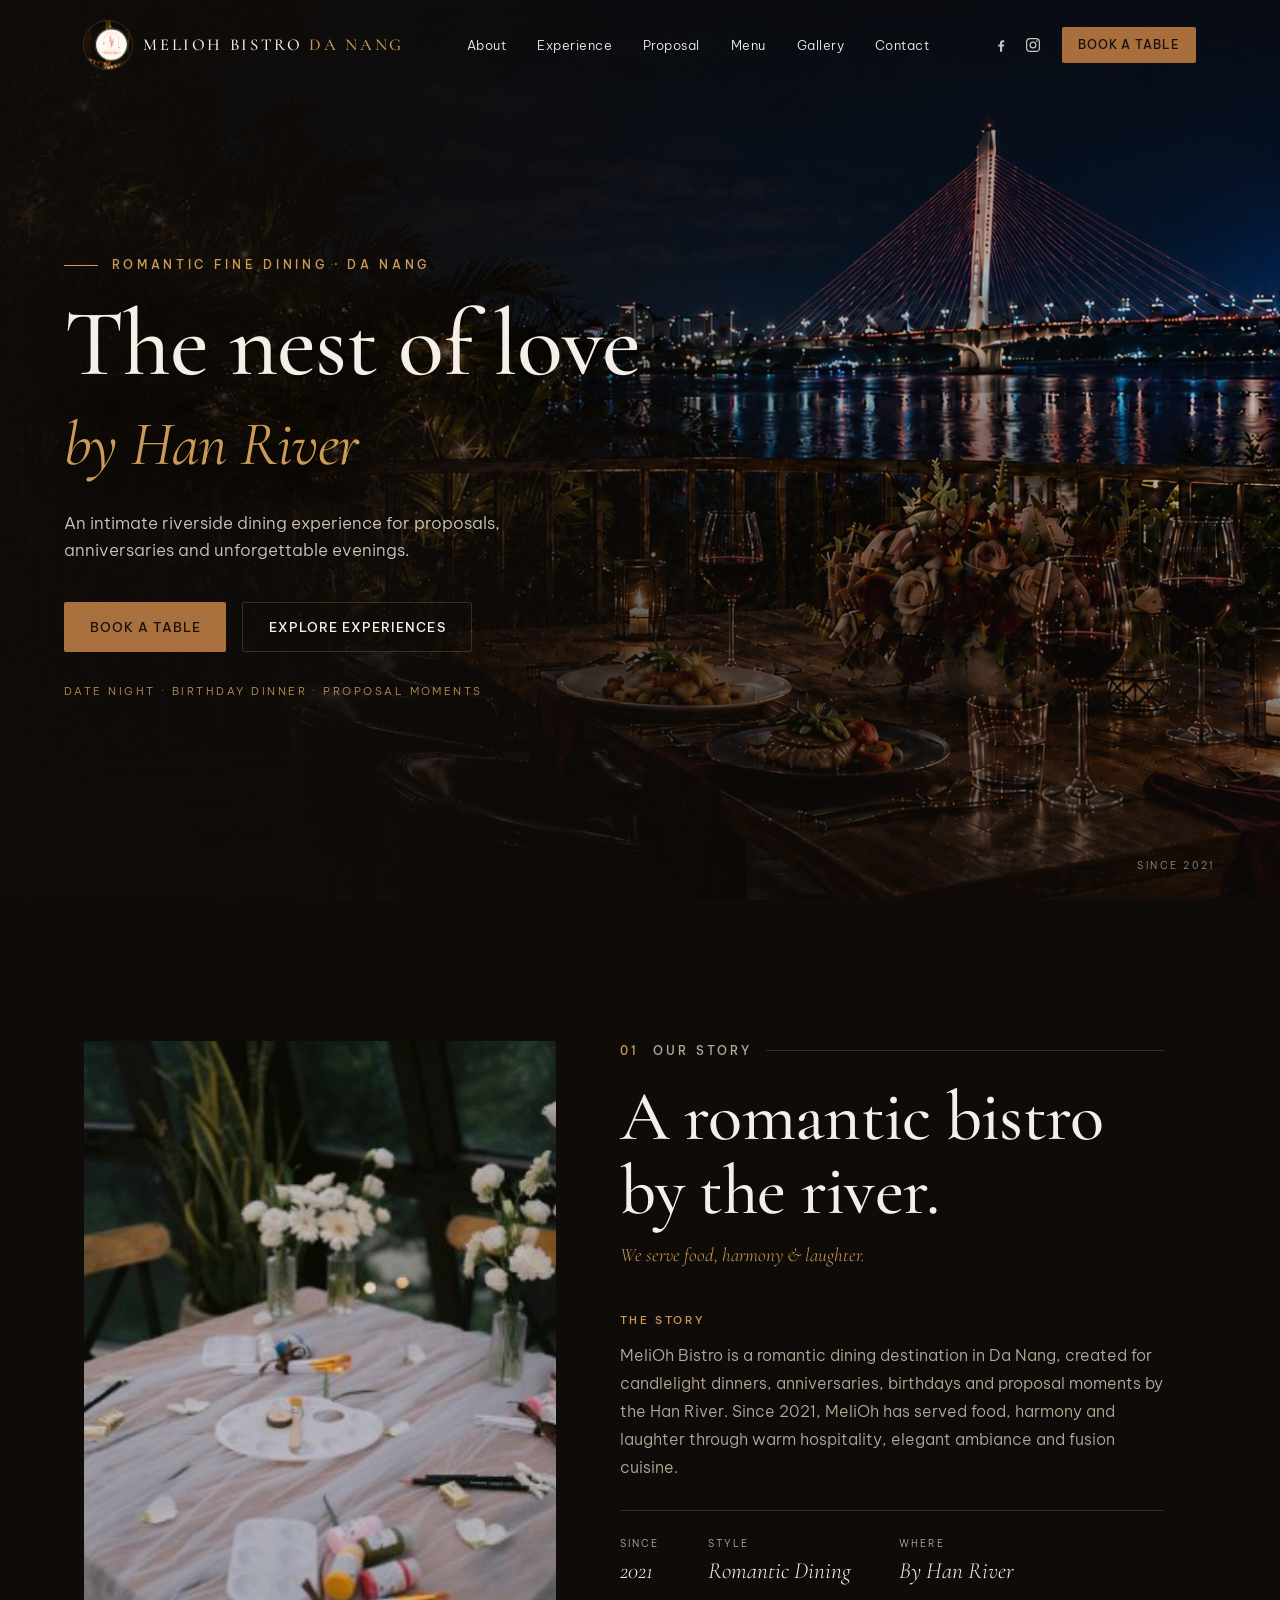
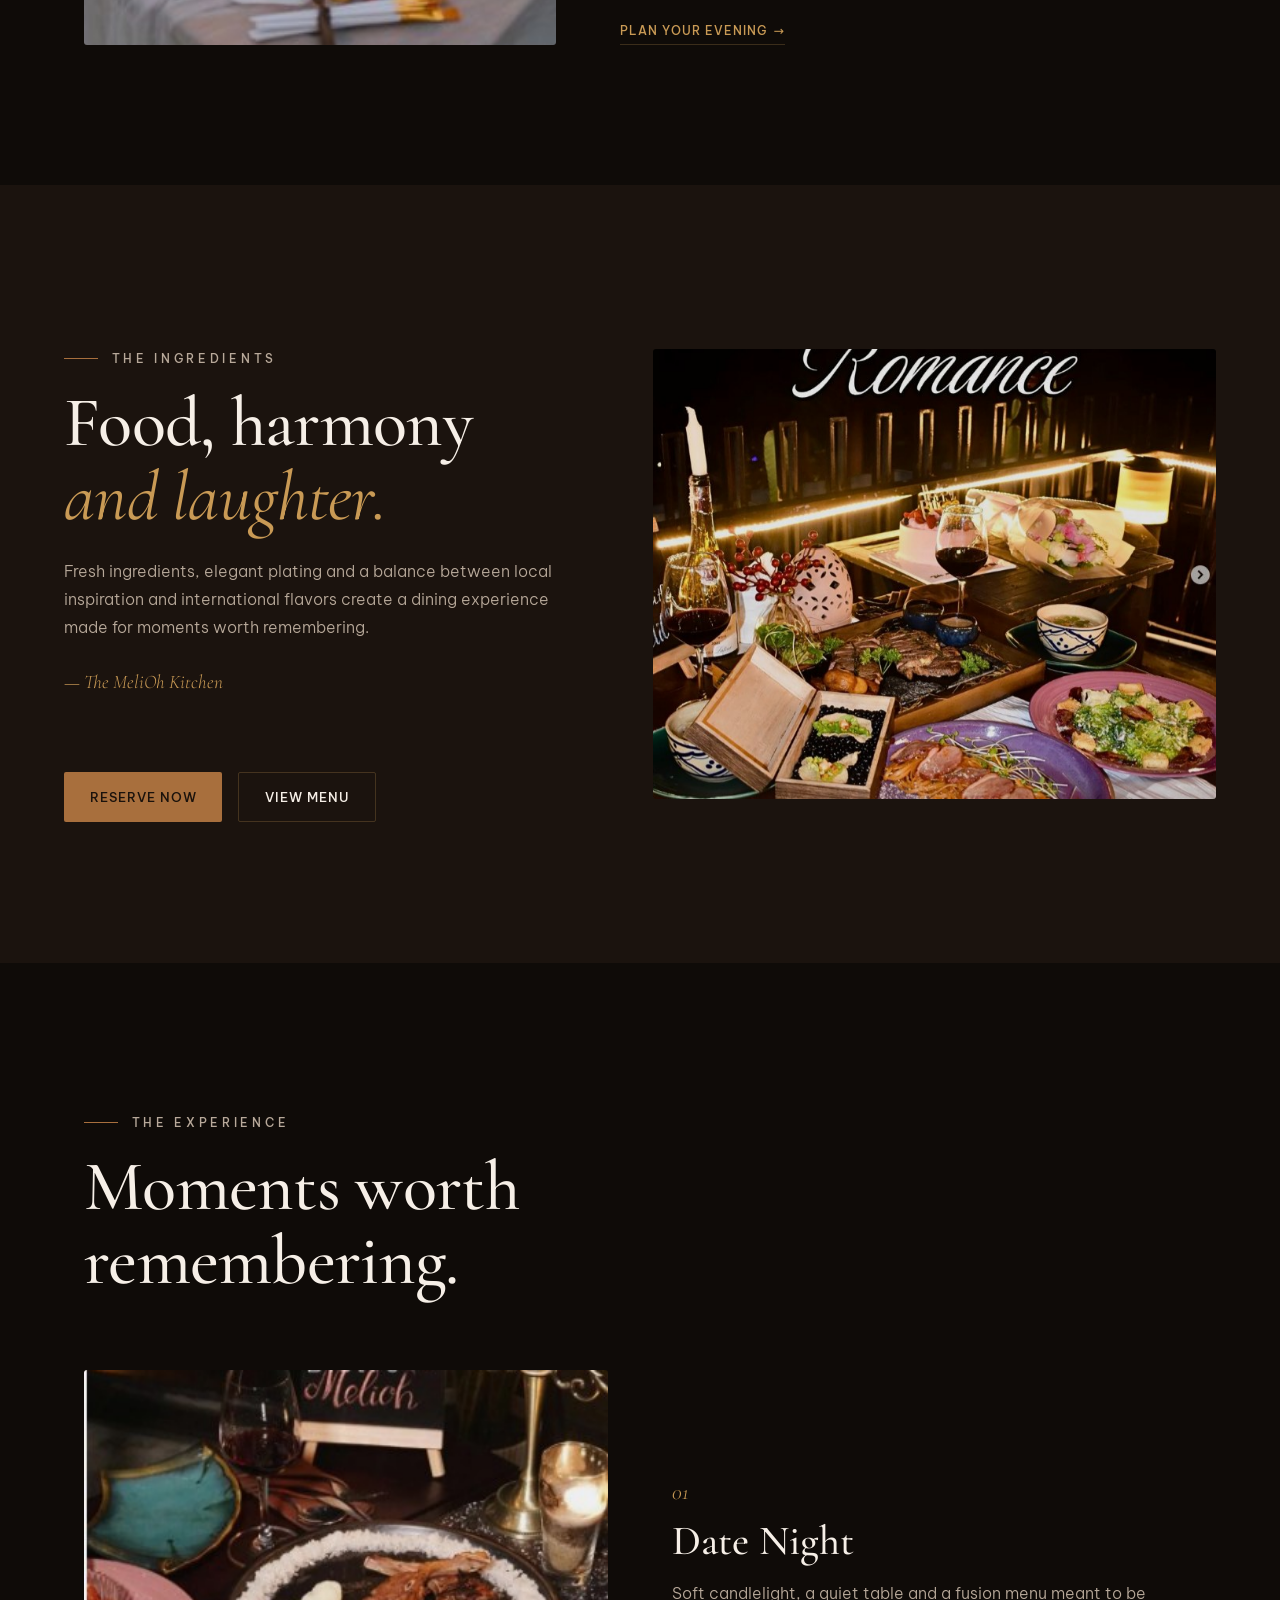
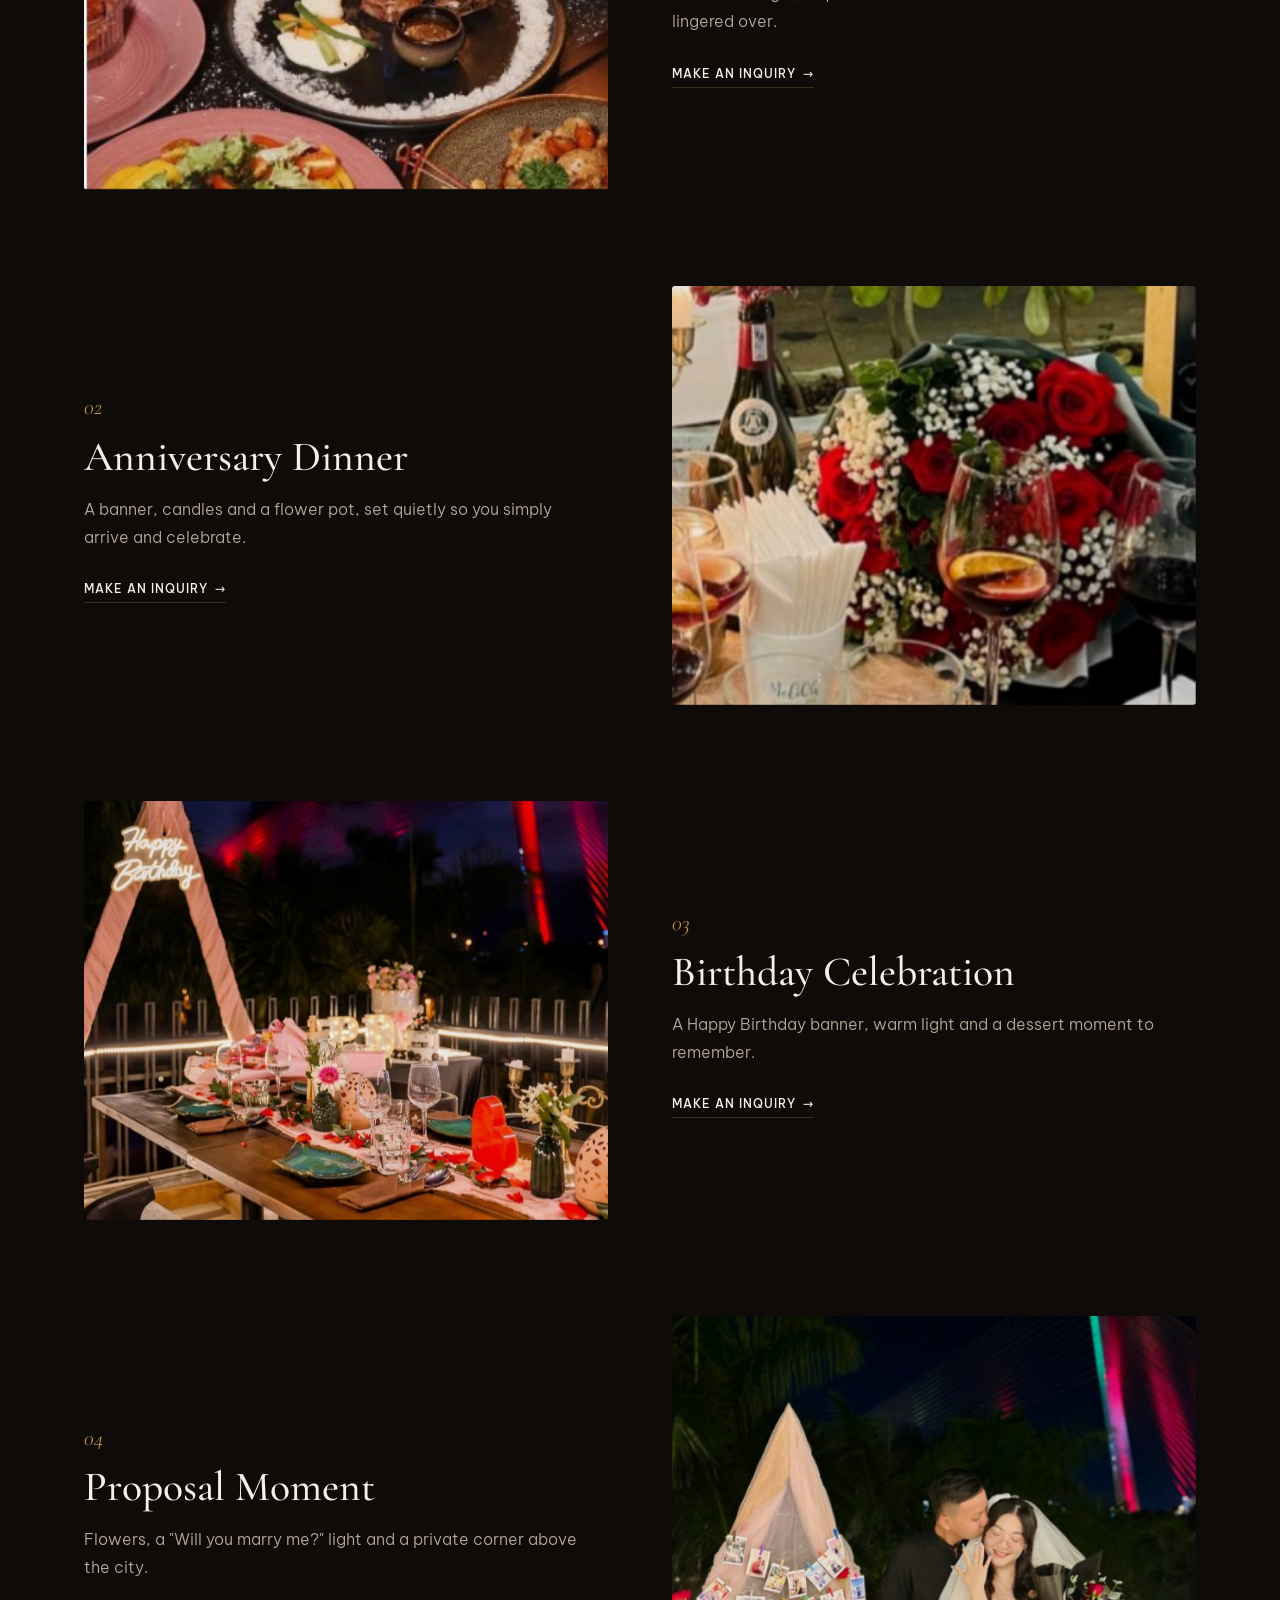
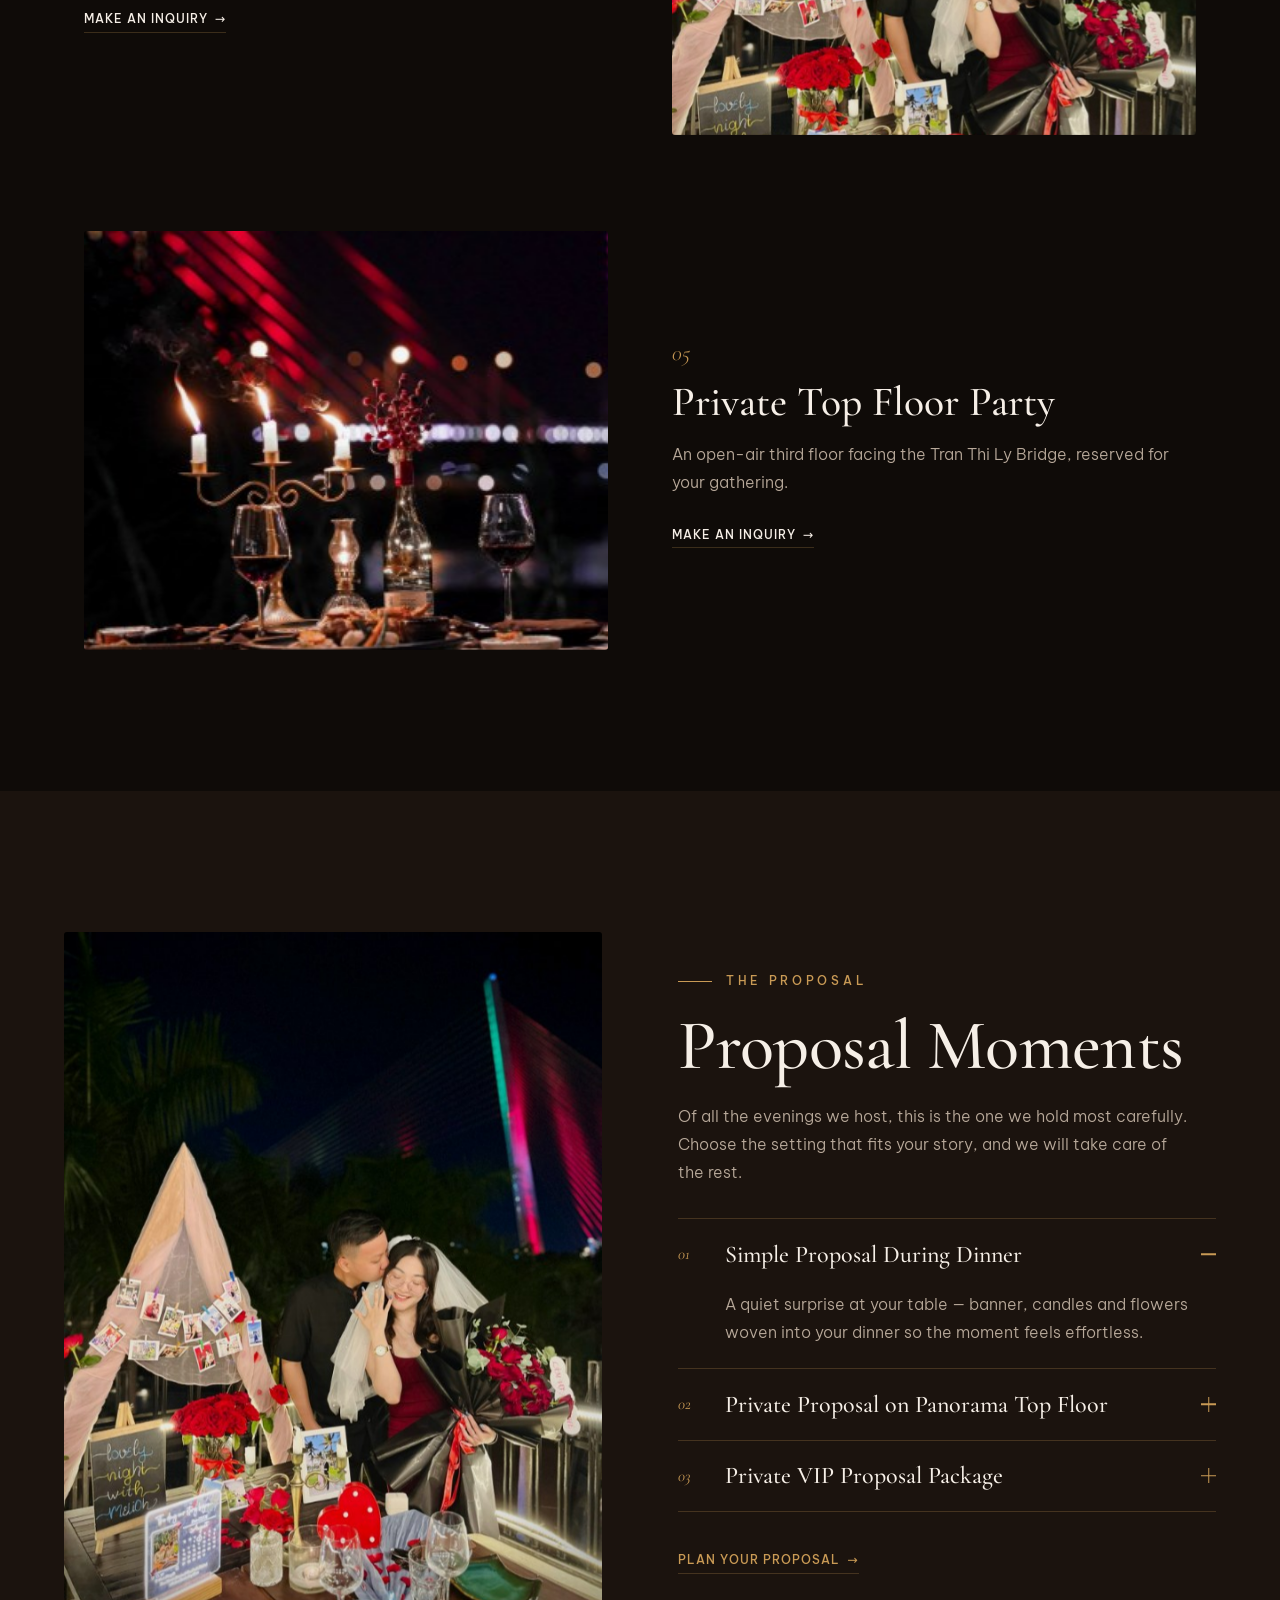
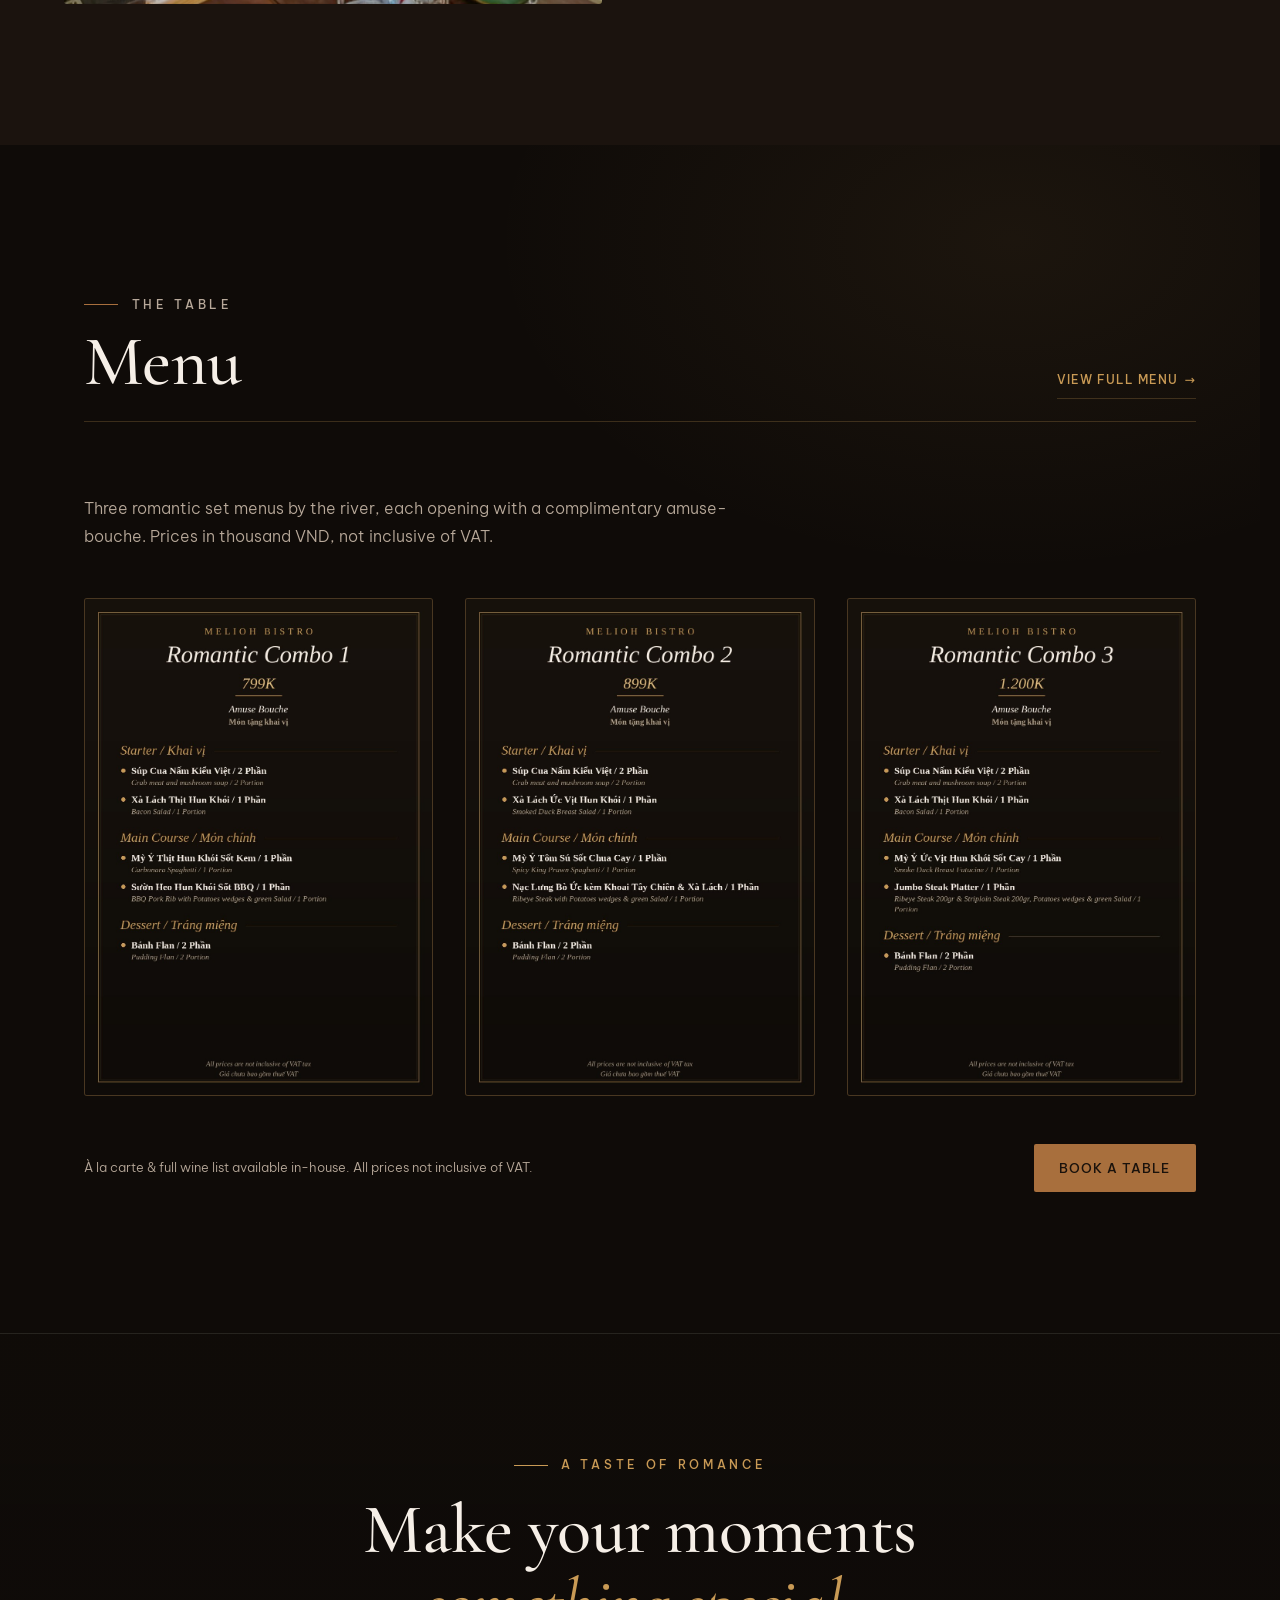
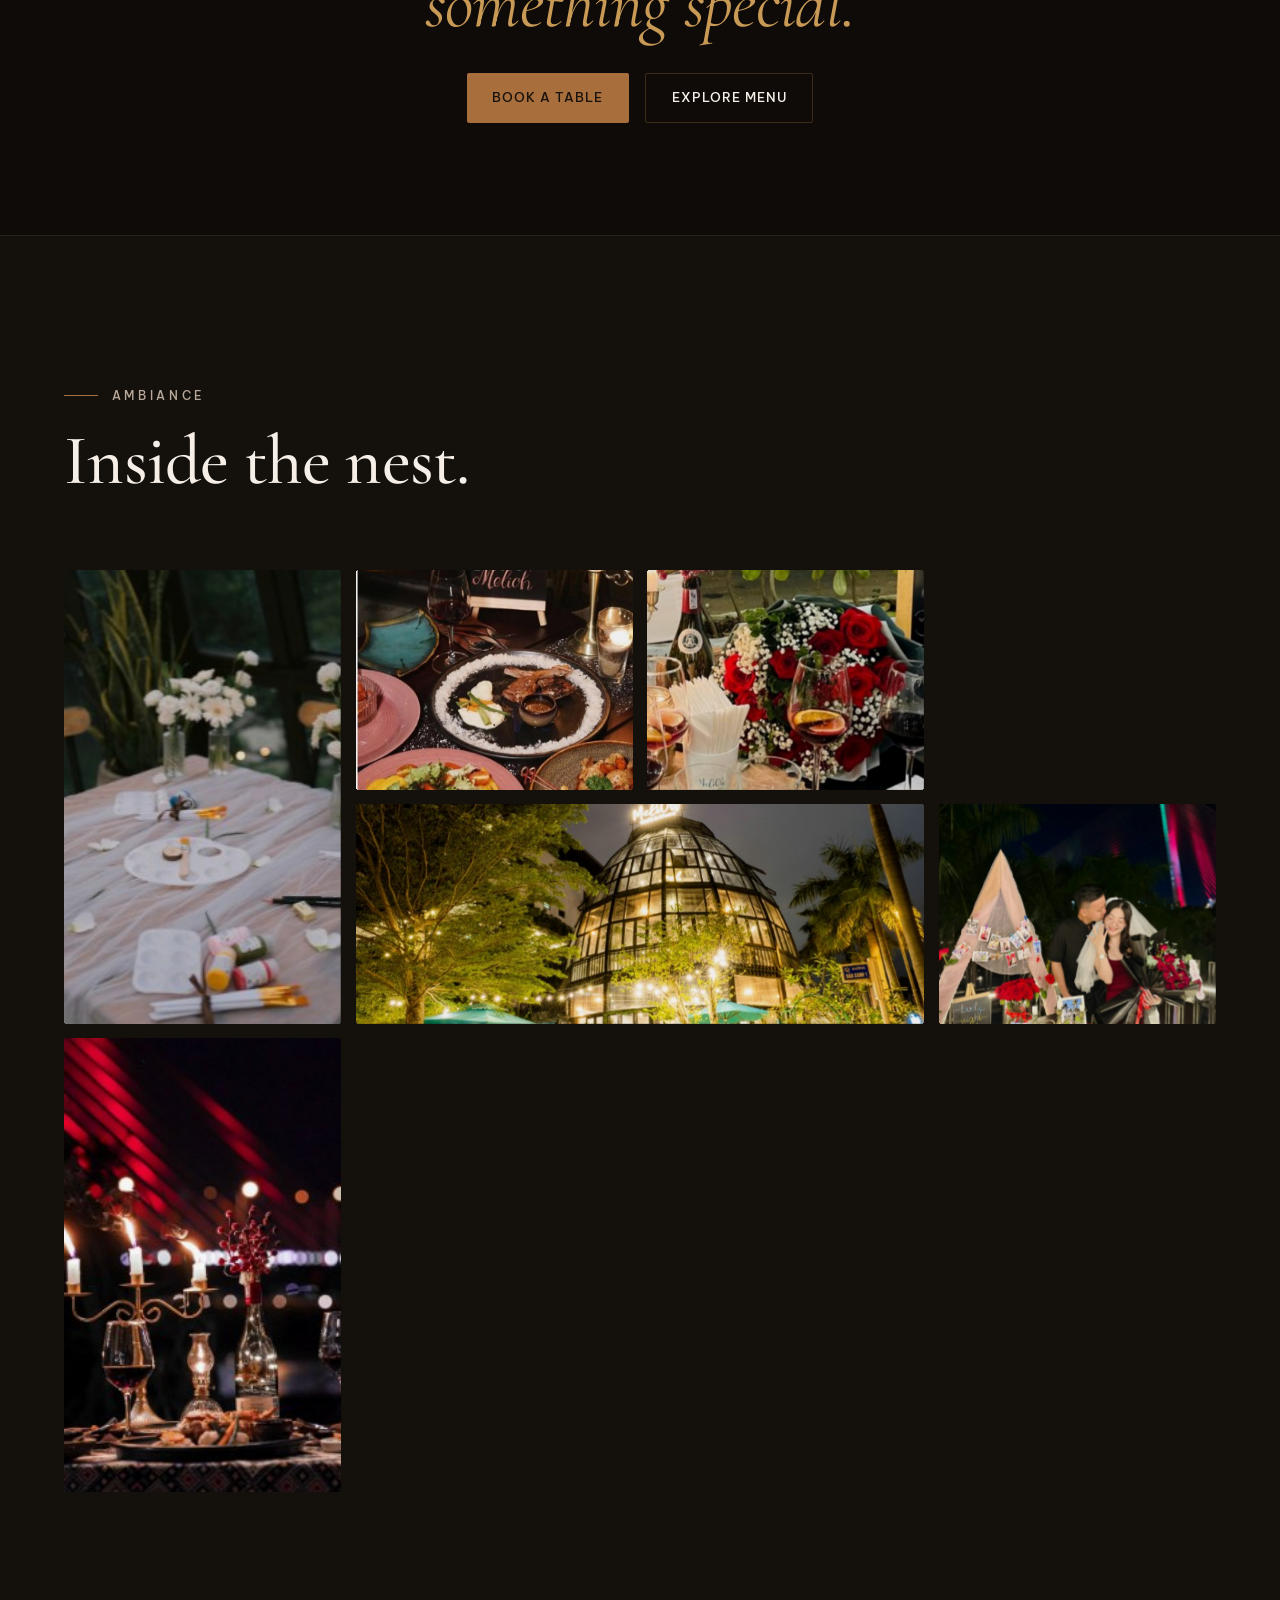
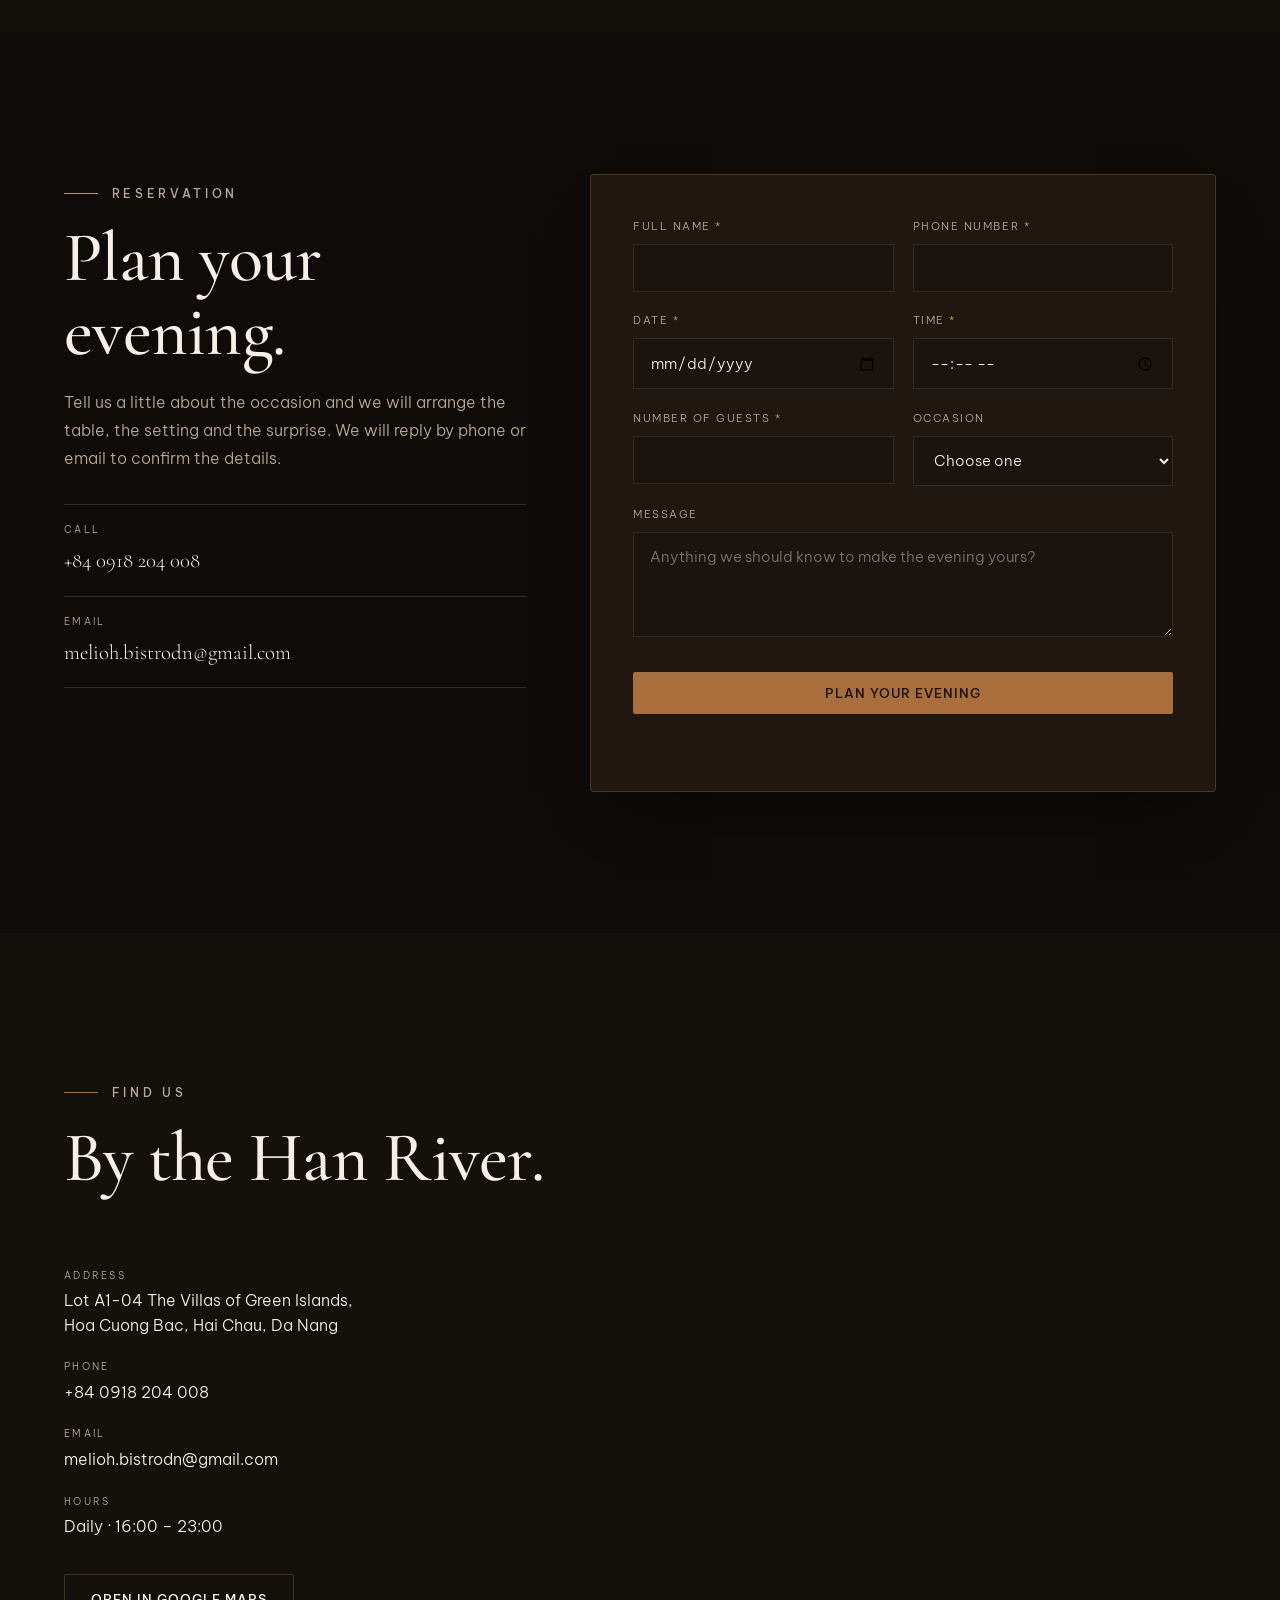
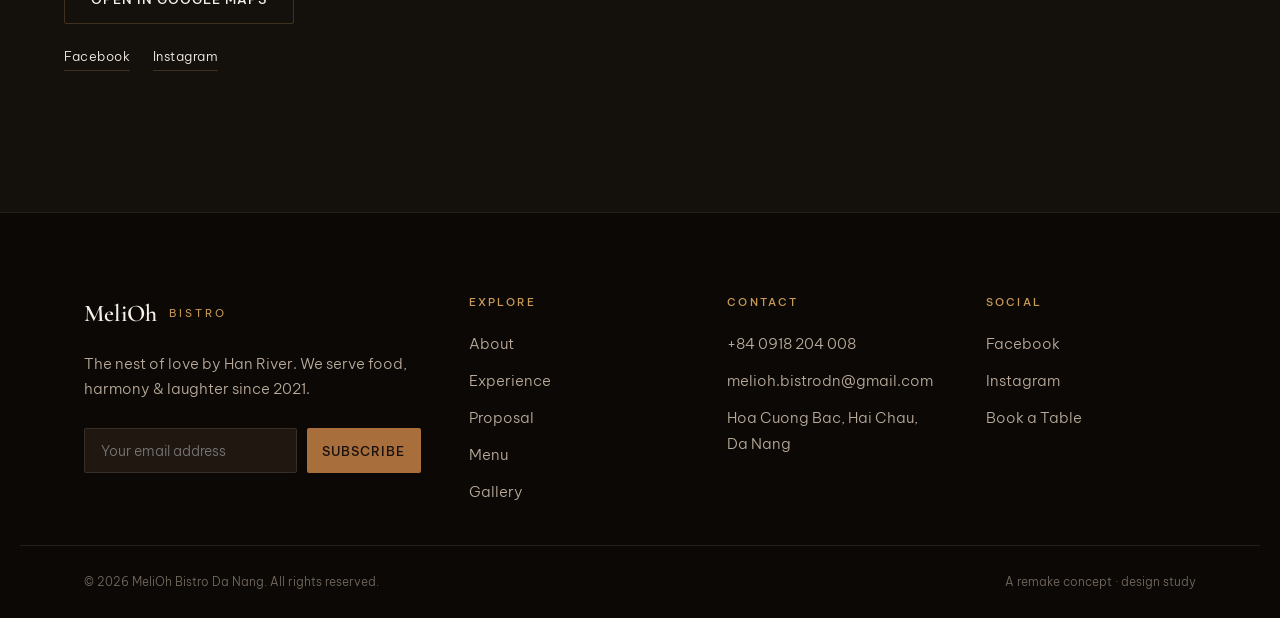
==== commit 54bd17ad: "Replace fabricated menu with 3 real MeliOh set-menu cards - Generate dark charcoal + gold menu image" ====
--- a/index.html
+++ b/index.html
@@ -263,83 +263,17 @@
         <a href="#" class="link link--gold">View full menu</a>
       </header>
 
-      <!-- Signature spotlight -->
-      <article class="signature reveal">
-        <figure class="signature__media media">
-          <img src="assets/melioh-steak.jpg" alt="Signature steak platter at MeliOh Bistro" />
-        </figure>
-        <div class="signature__body">
-          <p class="eyebrow eyebrow--gold">Signature</p>
-          <h3>Wagyu Tenderloin</h3>
-          <p>Slow-seared and rested, finished with a red wine jus and truffle potato — the dish our couples return for.</p>
-          <p class="signature__price">680<small> / thousand VND</small></p>
-        </div>
-      </article>
-
-      <!-- Signature spotlight (flipped) -->
-      <article class="signature signature--flip reveal">
-        <figure class="signature__media media">
-          <img src="assets/melioh-date-night.jpg" alt="Candlelit plated dinner at MeliOh Bistro" />
-        </figure>
-        <div class="signature__body">
-          <p class="eyebrow eyebrow--gold">Signature</p>
-          <h3>Seared Scallops</h3>
-          <p>Caramelised scallops over citrus butter and herb oil, a bright, delicate opening to the evening.</p>
-          <p class="signature__price">320<small> / thousand VND</small></p>
-        </div>
-      </article>
-
-      <!-- Courses: a plated dish per group, alternating left/right -->
-      <div class="courses">
-        <article class="course reveal">
-          <figure class="course__plate"><img src="assets/melioh-european-dish.jpg" alt="Starters at MeliOh Bistro" /></figure>
-          <div class="course__items">
-            <h4 class="course__title">Starters</h4>
-            <ul class="dishes">
-              <li class="dish"><div class="dish__info"><div class="dish__row"><span class="dish__name">Burrata &amp; Tomato</span><span class="dish__dots"></span><span class="dish__price">240</span></div><p class="dish__desc">basil oil, aged balsamic</p></div></li>
-              <li class="dish"><div class="dish__info"><div class="dish__row"><span class="dish__name">Foie Gras Toast</span><span class="dish__dots"></span><span class="dish__price">360</span></div><p class="dish__desc">brioche, fig, port reduction</p></div></li>
-            </ul>
-          </div>
-        </article>
-
-        <article class="course course--flip reveal">
-          <figure class="course__plate"><img src="assets/melioh-steak.jpg" alt="Main course steak at MeliOh Bistro" /></figure>
-          <div class="course__items">
-            <h4 class="course__title">Main Course</h4>
-            <ul class="dishes">
-              <li class="dish"><div class="dish__info"><div class="dish__row"><span class="dish__name">Han River Sea Bass</span><span class="dish__dots"></span><span class="dish__price">450</span></div><p class="dish__desc">local greens, beurre blanc</p></div></li>
-              <li class="dish"><div class="dish__info"><div class="dish__row"><span class="dish__name">Duck Confit</span><span class="dish__dots"></span><span class="dish__price">420</span></div><p class="dish__desc">orange glaze, root vegetables</p></div></li>
-            </ul>
-          </div>
-        </article>
-
-        <article class="course reveal">
-          <!-- TODO: replace with assets/melioh-dessert.jpg when a real dessert photo is available -->
-          <figure class="course__plate"><img src="https://images.unsplash.com/photo-1485962398705-ef6a13c41e8f?auto=format&fit=crop&w=600&q=75" alt="Dessert at MeliOh Bistro (placeholder)" /></figure>
-          <div class="course__items">
-            <h4 class="course__title">Desserts</h4>
-            <ul class="dishes">
-              <li class="dish"><div class="dish__info"><div class="dish__row"><span class="dish__name">Crème Caramel</span><span class="dish__dots"></span><span class="dish__price">160</span></div><p class="dish__desc">burnt sugar, sea salt</p></div></li>
-              <li class="dish"><div class="dish__info"><div class="dish__row"><span class="dish__name">Dark Chocolate Fondant</span><span class="dish__dots"></span><span class="dish__price">180</span></div><p class="dish__desc">vanilla cream, berries</p></div></li>
-            </ul>
-          </div>
-        </article>
-
-        <article class="course course--flip reveal">
-          <figure class="course__plate"><img src="assets/melioh-wine.jpg" alt="Wine and candlelight at MeliOh Bistro" /></figure>
-          <div class="course__items">
-            <h4 class="course__title">Drinks &amp; Wine</h4>
-            <ul class="dishes">
-              <li class="dish"><div class="dish__info"><div class="dish__row"><span class="dish__name">House Red, by the glass</span><span class="dish__dots"></span><span class="dish__price">180</span></div><p class="dish__desc">smooth, candlelight favourite</p></div></li>
-              <li class="dish"><div class="dish__info"><div class="dish__row"><span class="dish__name">Candlelight Set for Two</span><span class="dish__dots"></span><span class="dish__price">1.200</span></div><p class="dish__desc">five courses, a glass of wine each</p></div></li>
-            </ul>
-          </div>
-        </article>
+      <p class="menu__intro reveal">Three romantic set menus by the river, each opening with a complimentary amuse-bouche. Prices in thousand VND, not inclusive of VAT.</p>
+
+      <div class="menu__sets">
+        <figure class="menu-set reveal"><img src="assets/melioh-menu-1.jpg" alt="MeliOh Romantic Combo 1 set menu, 799K" loading="lazy" /><figcaption>Romantic Combo 1 · 799K</figcaption></figure>
+        <figure class="menu-set reveal"><img src="assets/melioh-menu-2.jpg" alt="MeliOh Romantic Combo 2 set menu, 899K" loading="lazy" /><figcaption>Romantic Combo 2 · 899K</figcaption></figure>
+        <figure class="menu-set reveal"><img src="assets/melioh-menu-3.jpg" alt="MeliOh Romantic Combo 3 set menu, 1.200K" loading="lazy" /><figcaption>Romantic Combo 3 · 1.200K</figcaption></figure>
       </div>
 
       <div class="menu__foot reveal">
-        <p class="menu__note">Prices in thousand VND · à la carte &amp; full wine list available in-house.</p>
-        <a href="#" class="btn btn--copper">View Full Menu</a>
+        <p class="menu__note">À la carte &amp; full wine list available in-house. All prices not inclusive of VAT.</p>
+        <a href="#reservation" class="btn btn--copper">Book a Table</a>
       </div>
     </section>
 
--- a/styles.css
+++ b/styles.css
@@ -431,6 +431,26 @@
   gap: 1.2rem; margin-top: clamp(2rem, 4vw, 3rem);
 }
 .menu__note { font-size: 0.82rem; color: var(--text-dim); max-width: 32rem; }
+
+/* Set-menu cards (real MeliOh menus) */
+.menu__intro { max-width: 44rem; color: var(--text-dim); margin-bottom: clamp(2rem, 4vw, 3rem); }
+.menu__sets { display: grid; grid-template-columns: repeat(3, 1fr); gap: clamp(1.2rem, 2.6vw, 2rem); }
+.menu-set {
+  position: relative; overflow: hidden; border: 1px solid var(--line);
+  border-radius: 3px; background: var(--card);
+}
+.menu-set img { width: 100%; height: auto; display: block; transition: transform 1s var(--ease); }
+.menu-set:hover img { transform: scale(1.03); }
+.menu-set figcaption {
+  position: absolute; left: 0; right: 0; bottom: 0; padding: 1.3rem 1rem 0.9rem;
+  font-family: var(--sans); font-size: 0.68rem; letter-spacing: 0.18em; text-transform: uppercase; color: var(--text);
+  background: linear-gradient(180deg, transparent, rgba(15,11,8,0.88));
+  opacity: 0; transform: translateY(8px); transition: 0.4s var(--ease);
+}
+.menu-set:hover figcaption { opacity: 1; transform: none; }
+@media (max-width: 760px) {
+  .menu__sets { grid-template-columns: 1fr; max-width: 30rem; margin: 0 auto; }
+}
 
 /* ---------- CTA band ---------- */
 .cta-band {
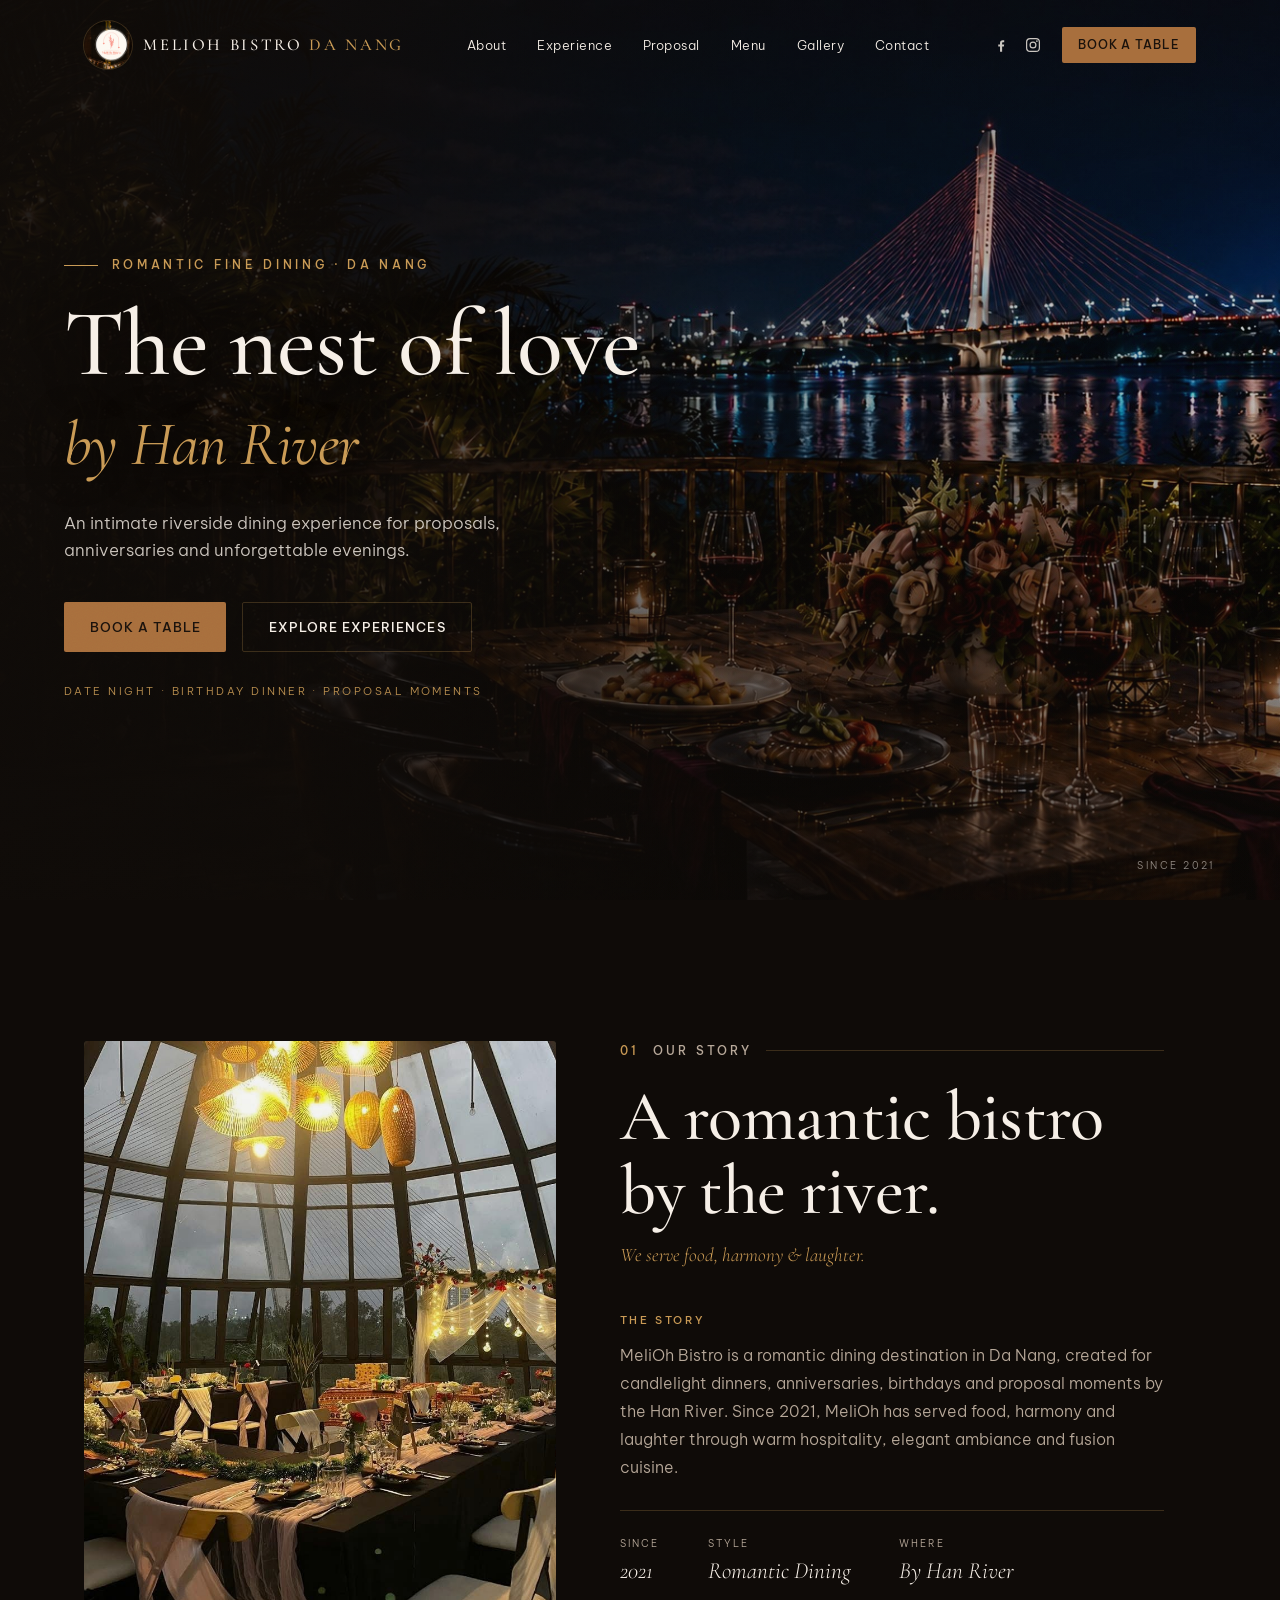
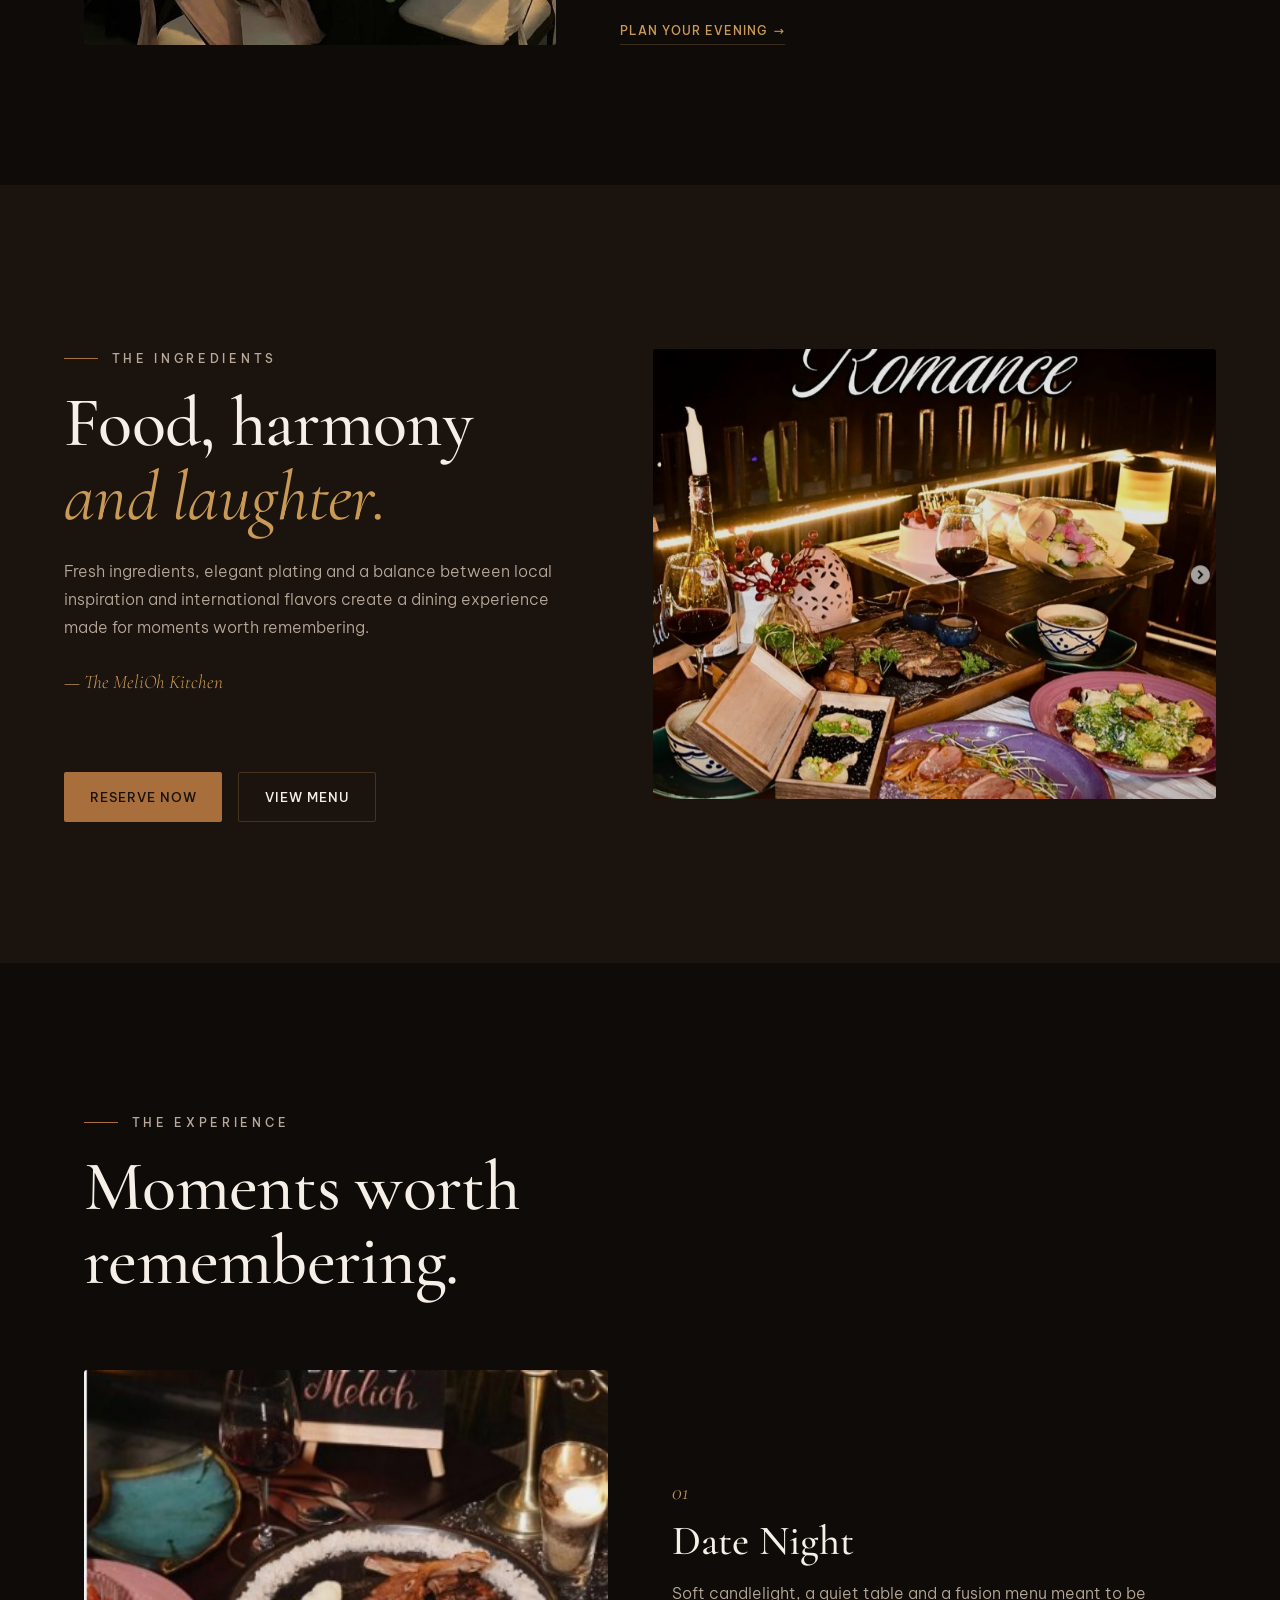
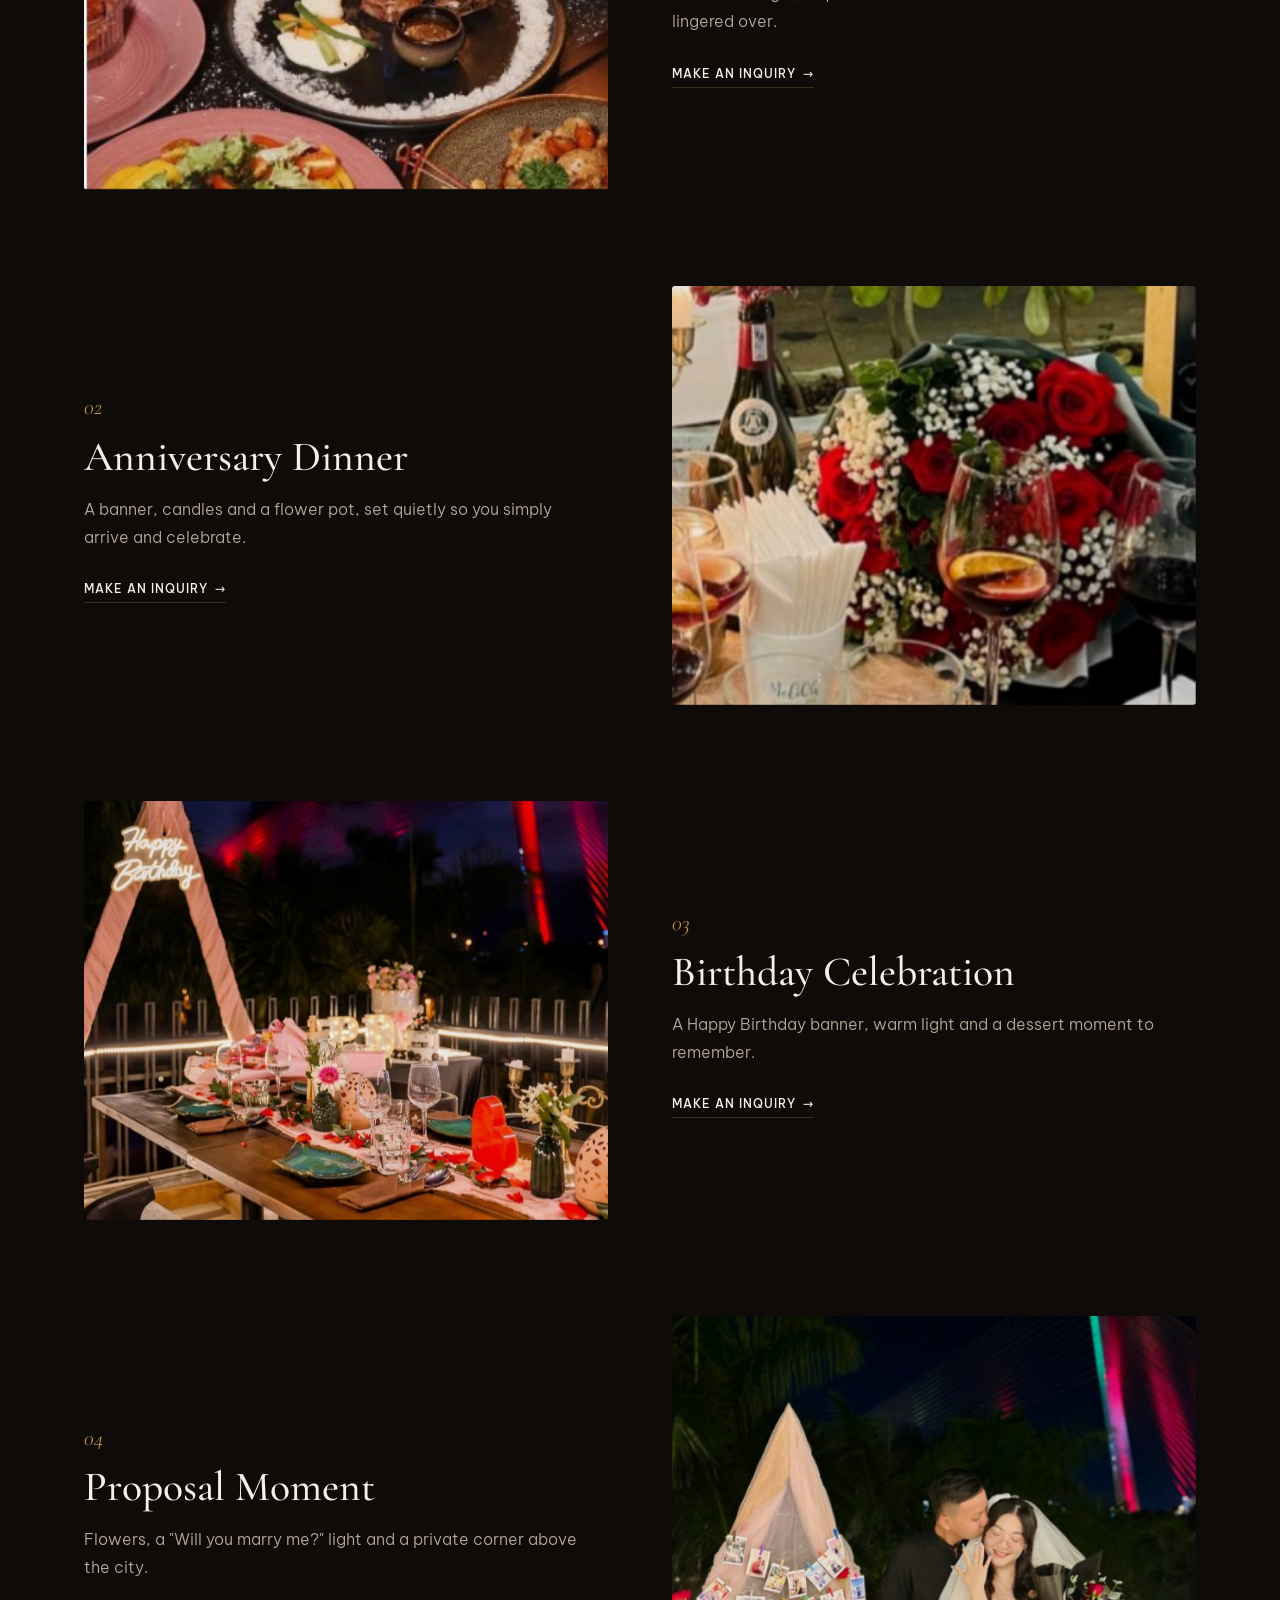
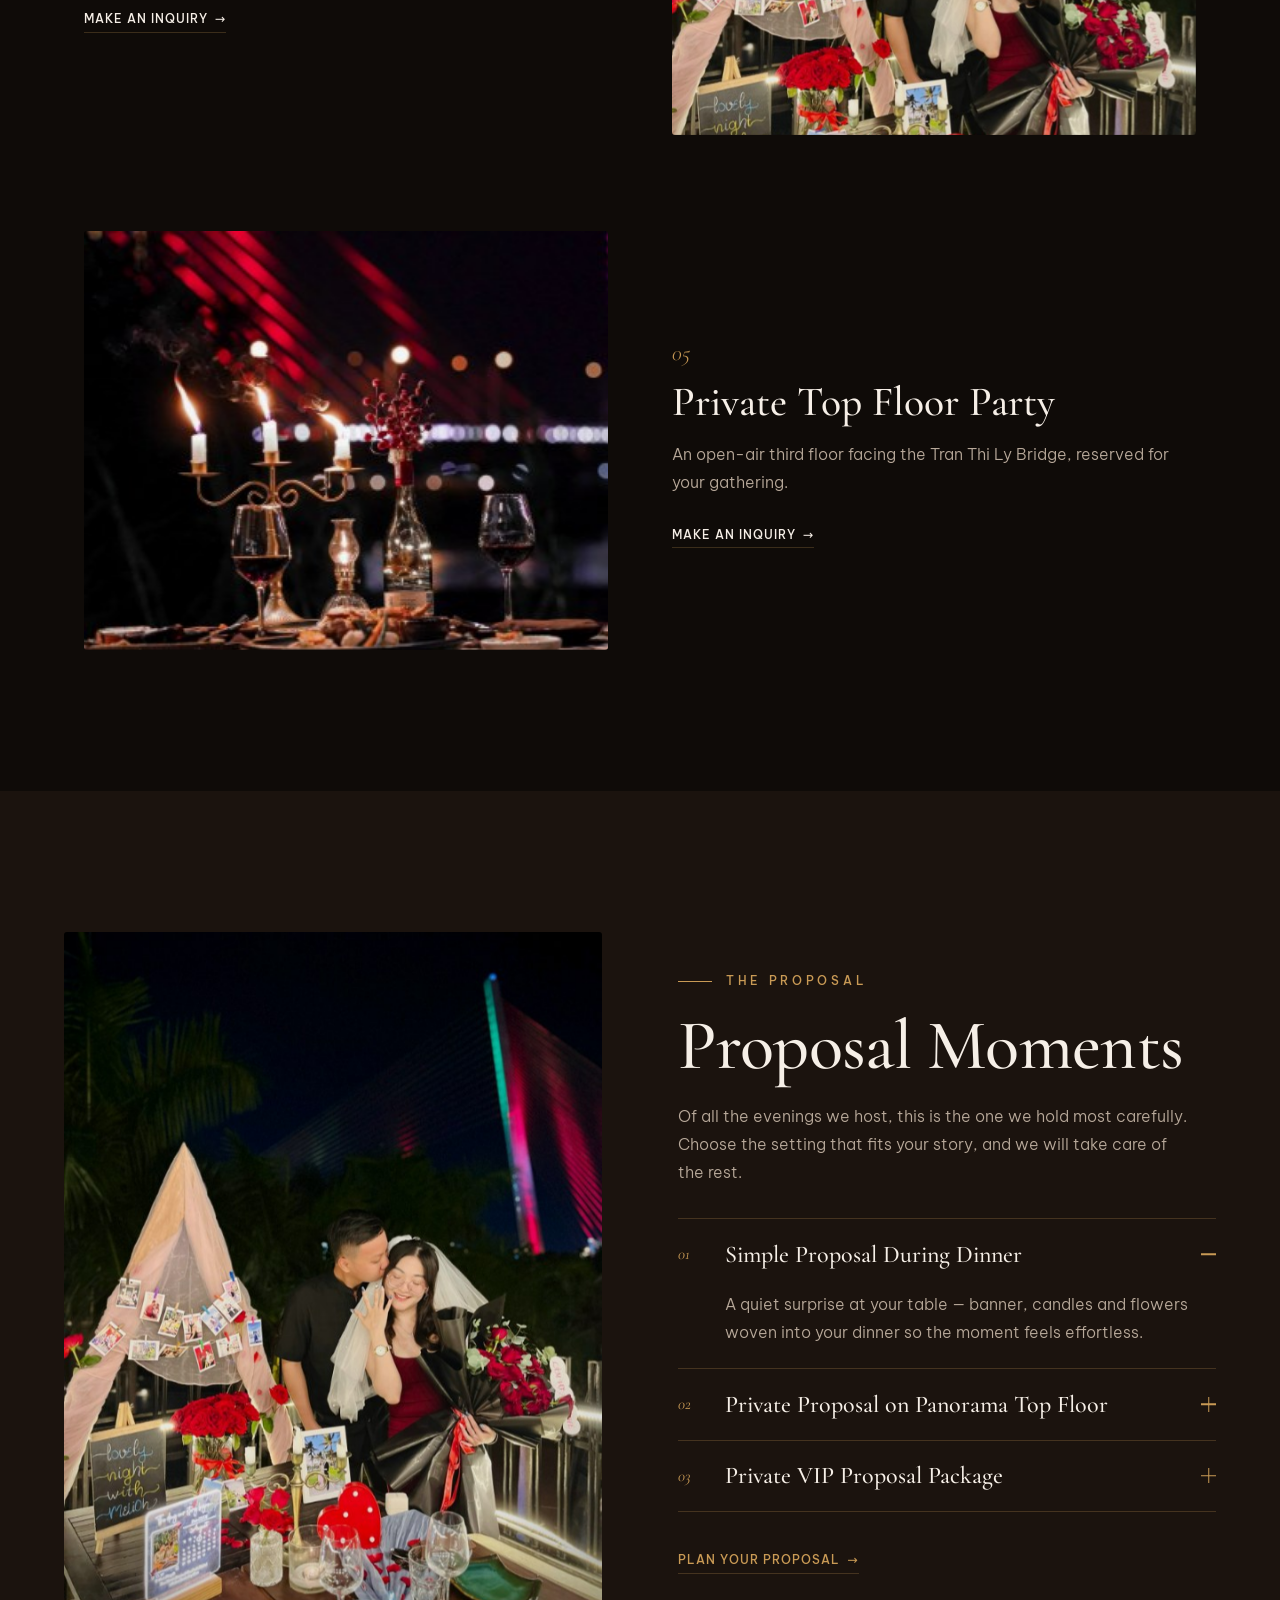
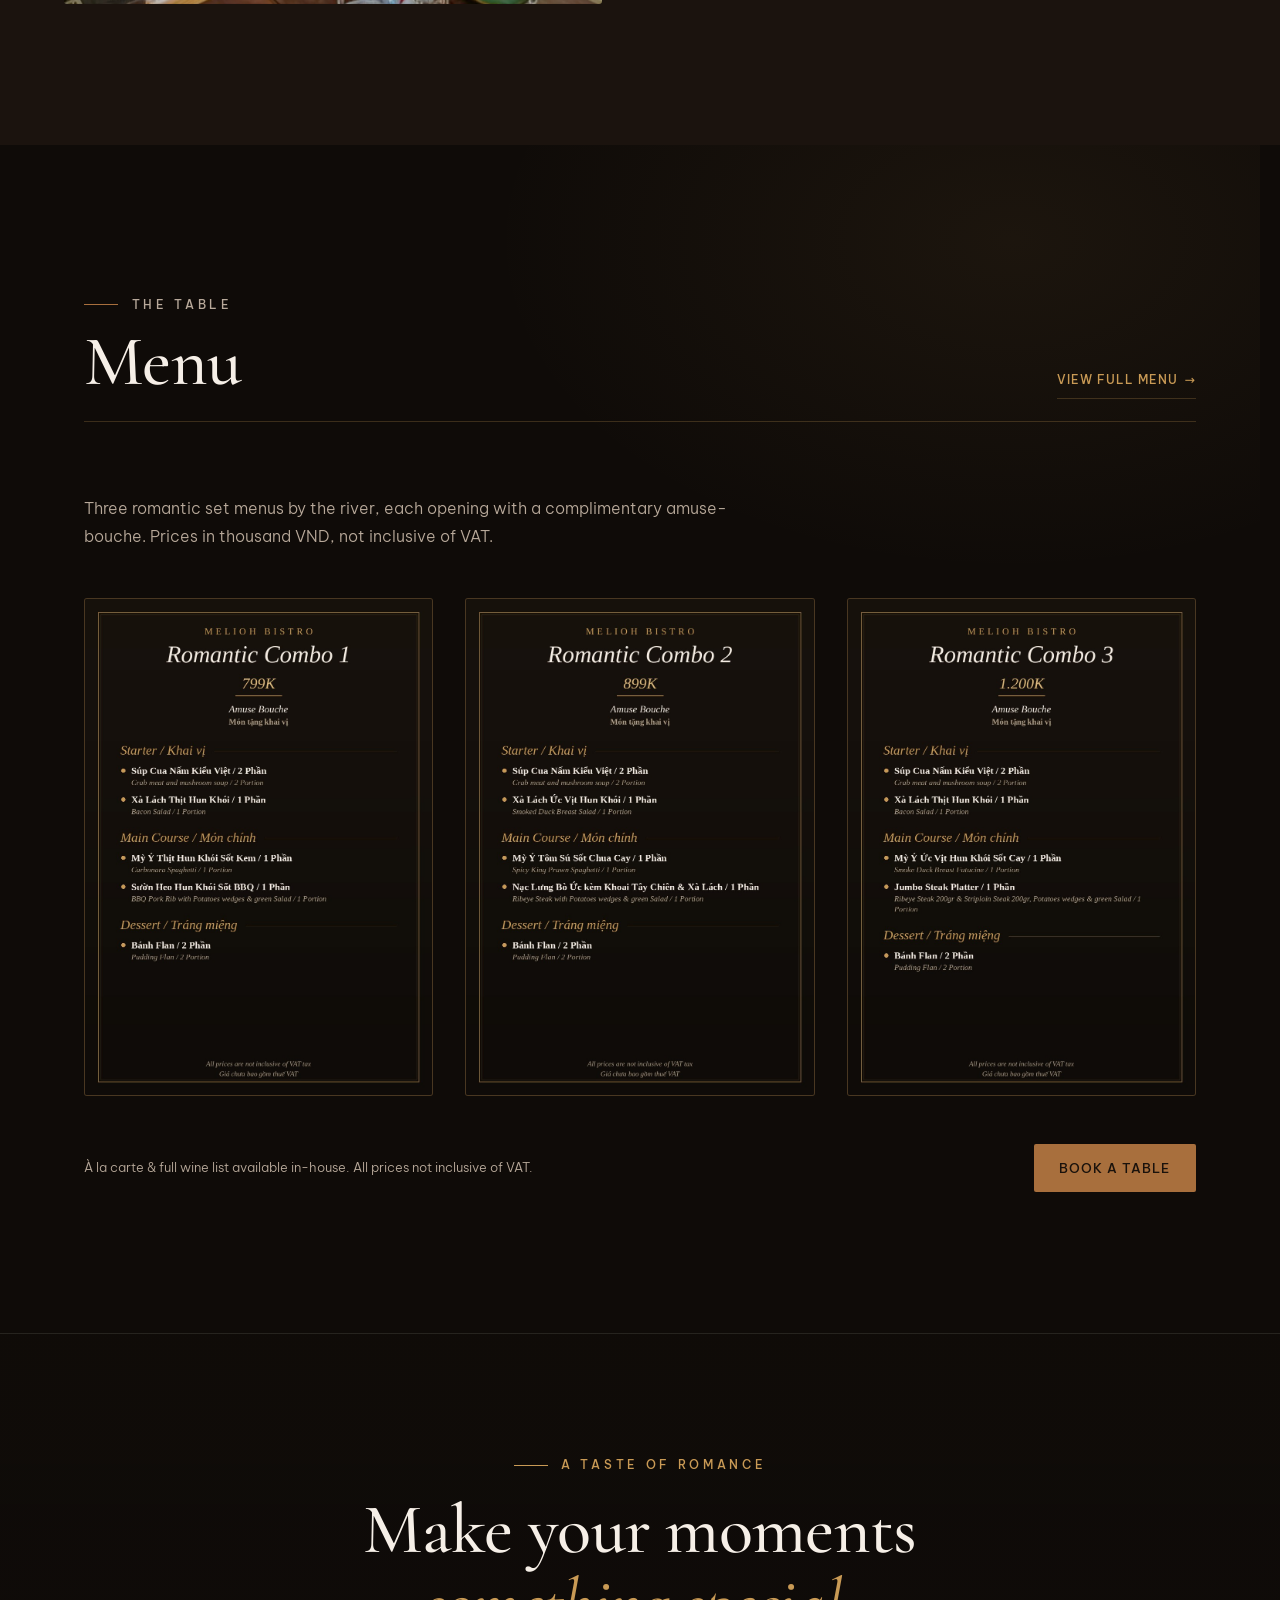
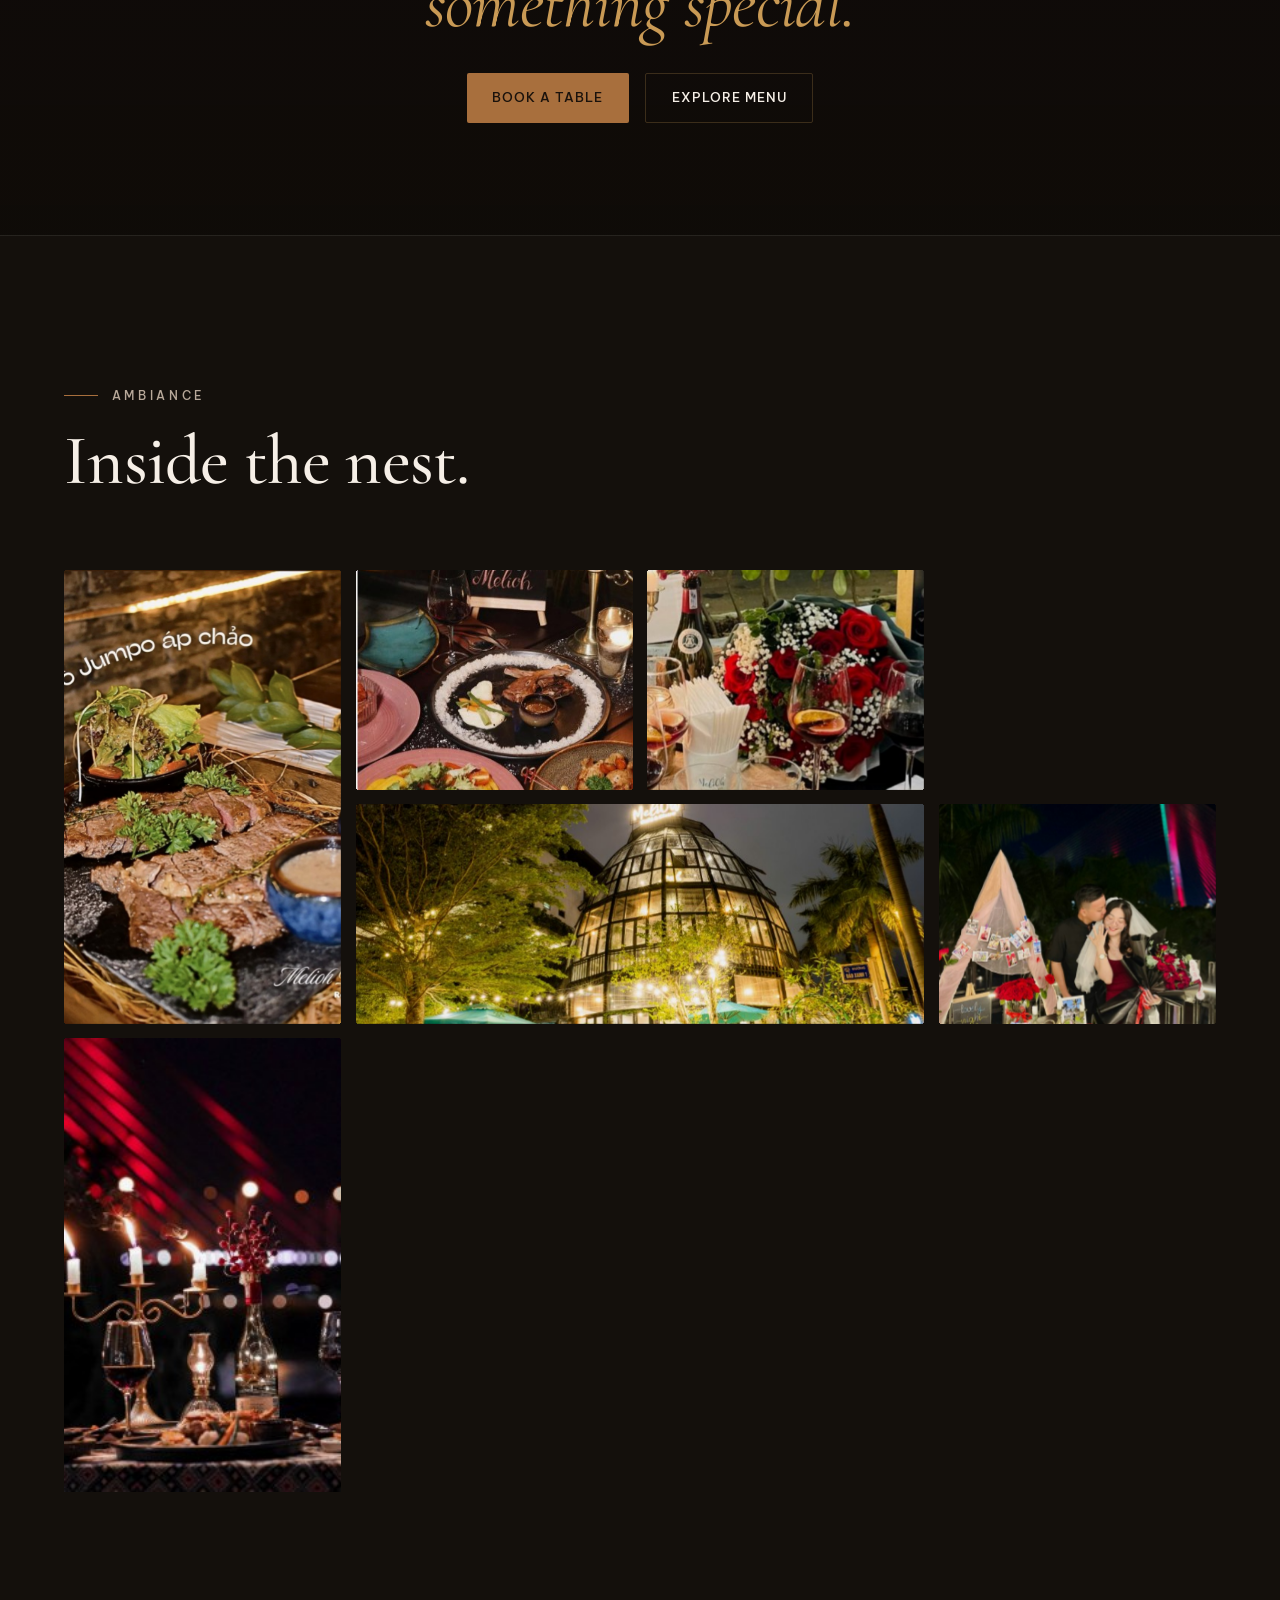
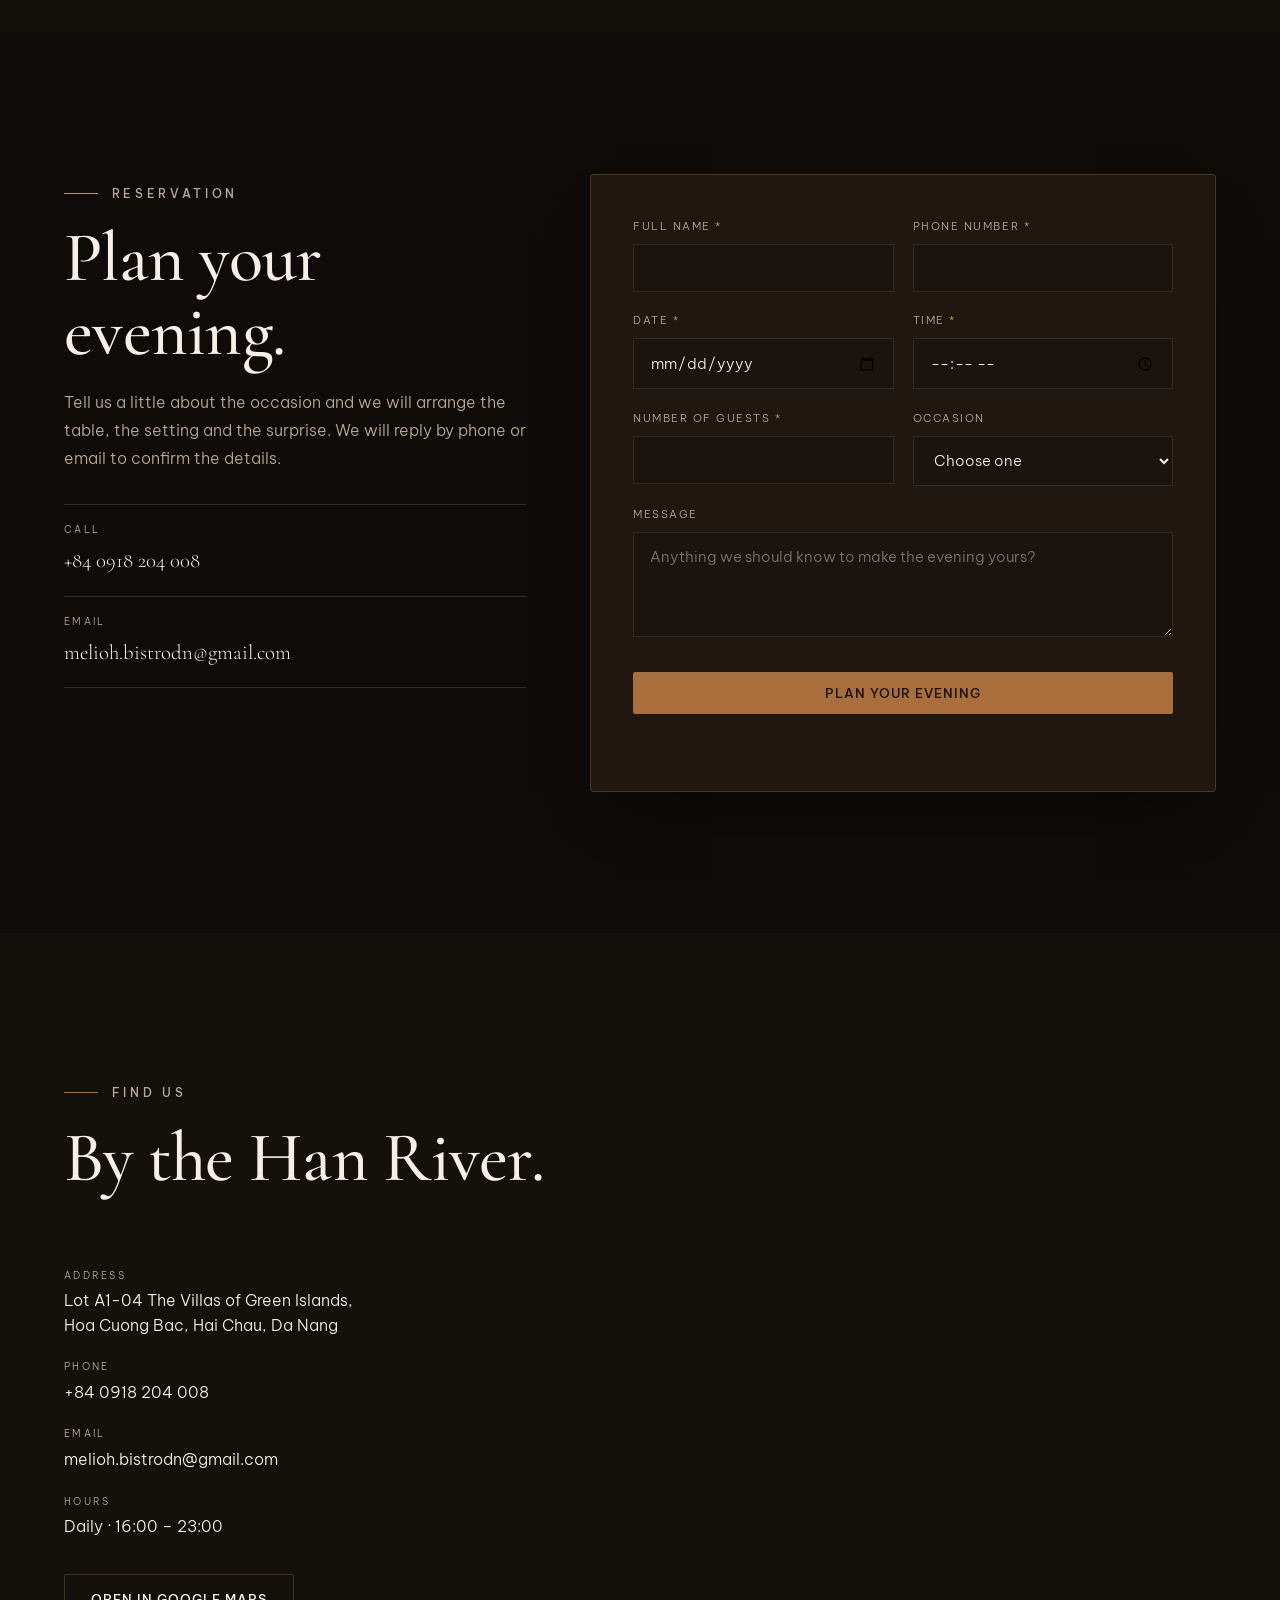
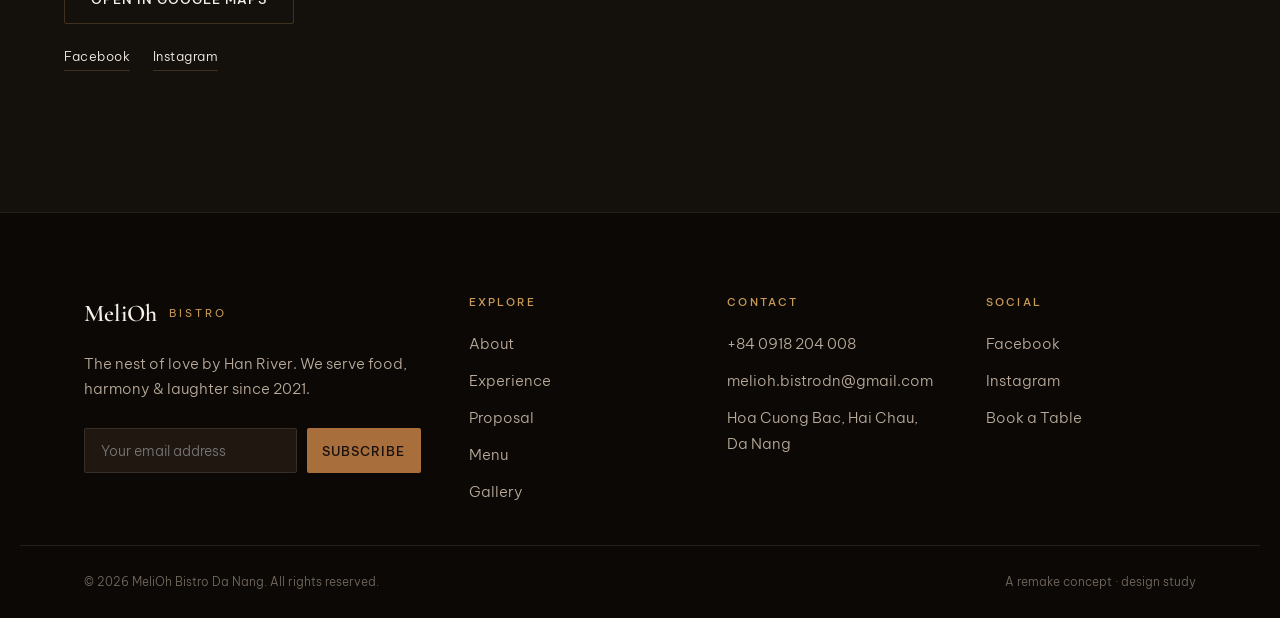
==== commit 2b171f77: "Swap in real photos: glass-dome banquet for Our Story, jumbo beef platter in gallery (removes duplic" ====
--- a/index.html
+++ b/index.html
@@ -103,7 +103,7 @@
     <section class="story section" id="about">
       <div class="story__grid">
         <figure class="story__media reveal">
-          <img src="assets/melioh-interior.jpg" alt="MeliOh Bistro interior with the glass dome and candlelit tables" />
+          <img src="assets/melioh-story.jpg" alt="MeliOh Bistro glass dome with a long candlelit banquet table" />
         </figure>
         <div class="story__head reveal">
           <p class="story__index"><span>01</span> Our Story</p>
@@ -296,7 +296,7 @@
         <h2 class="display">Inside the nest.</h2>
       </header>
       <div class="collage reveal">
-        <figure class="collage__item collage__item--tall media"><img src="assets/melioh-interior.jpg" alt="MeliOh Bistro glass dome interior" /><figcaption>The glass dome</figcaption></figure>
+        <figure class="collage__item collage__item--tall media"><img src="assets/melioh-steak.jpg" alt="Jumbo beef platter, pan-seared, at MeliOh Bistro" /><figcaption>Khay bò Jumbo áp chảo</figcaption></figure>
         <figure class="collage__item media"><img src="assets/melioh-date-night.jpg" alt="Candlelit table detail at MeliOh Bistro" /><figcaption>Candlelight table</figcaption></figure>
         <figure class="collage__item media"><img src="assets/melioh-anniversary.jpg" alt="Roses and wine at MeliOh Bistro" /><figcaption>Set for two</figcaption></figure>
         <figure class="collage__item collage__item--wide media"><img src="assets/melioh-exterior.jpg" alt="MeliOh Bistro glass dome exterior at night" /><figcaption>Bridge view, top floor</figcaption></figure>
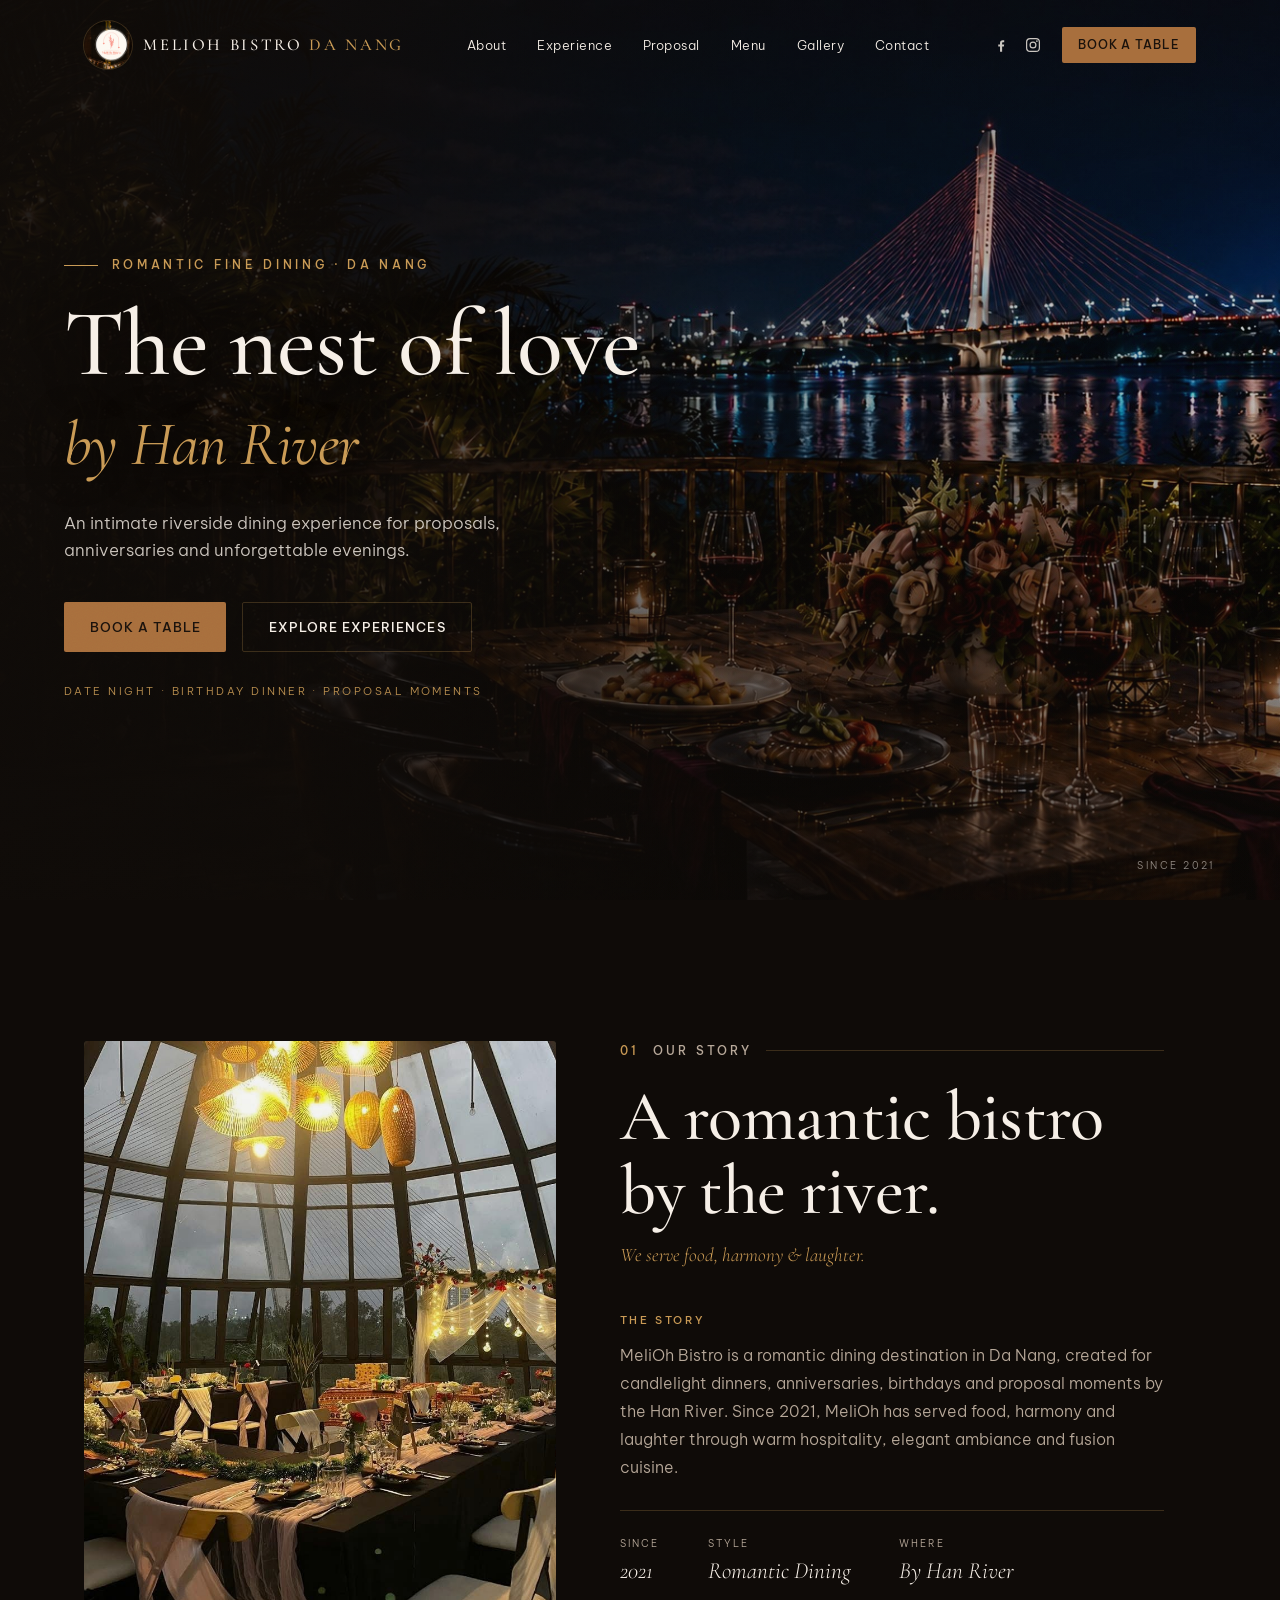
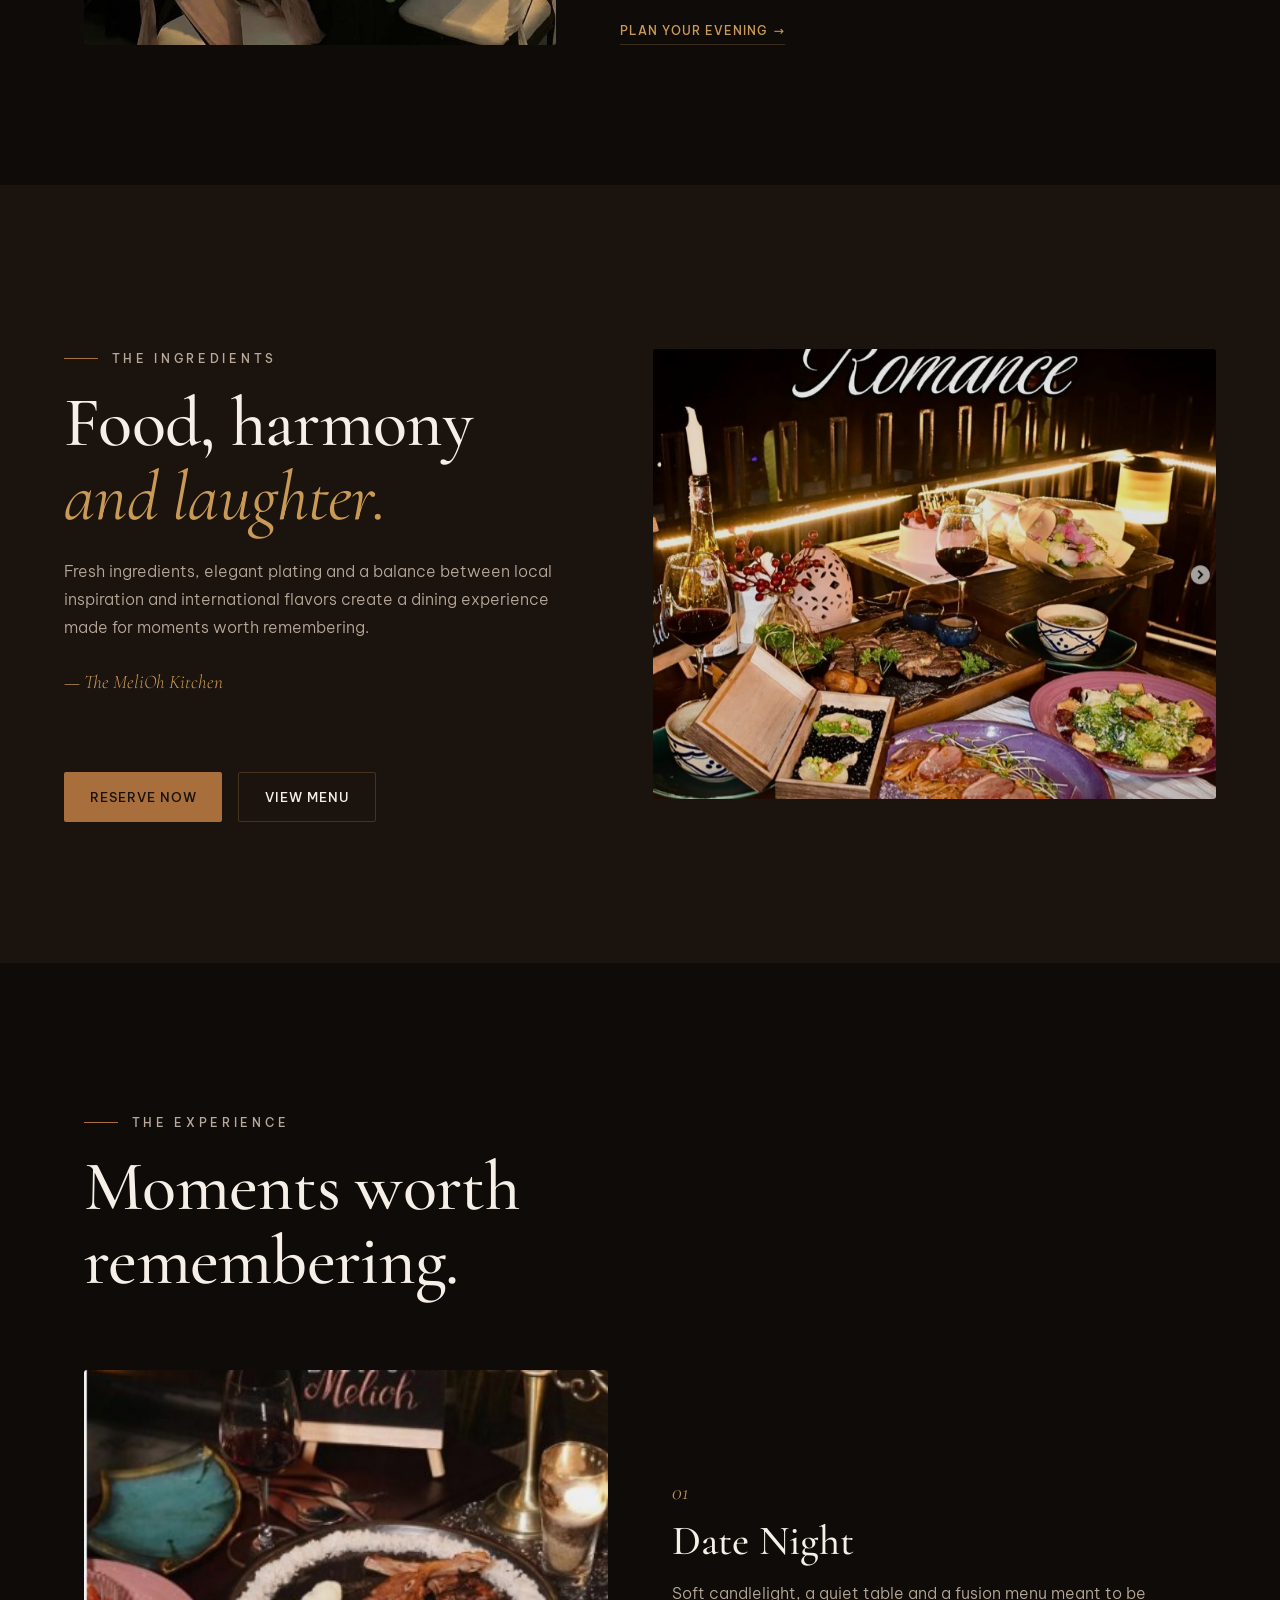
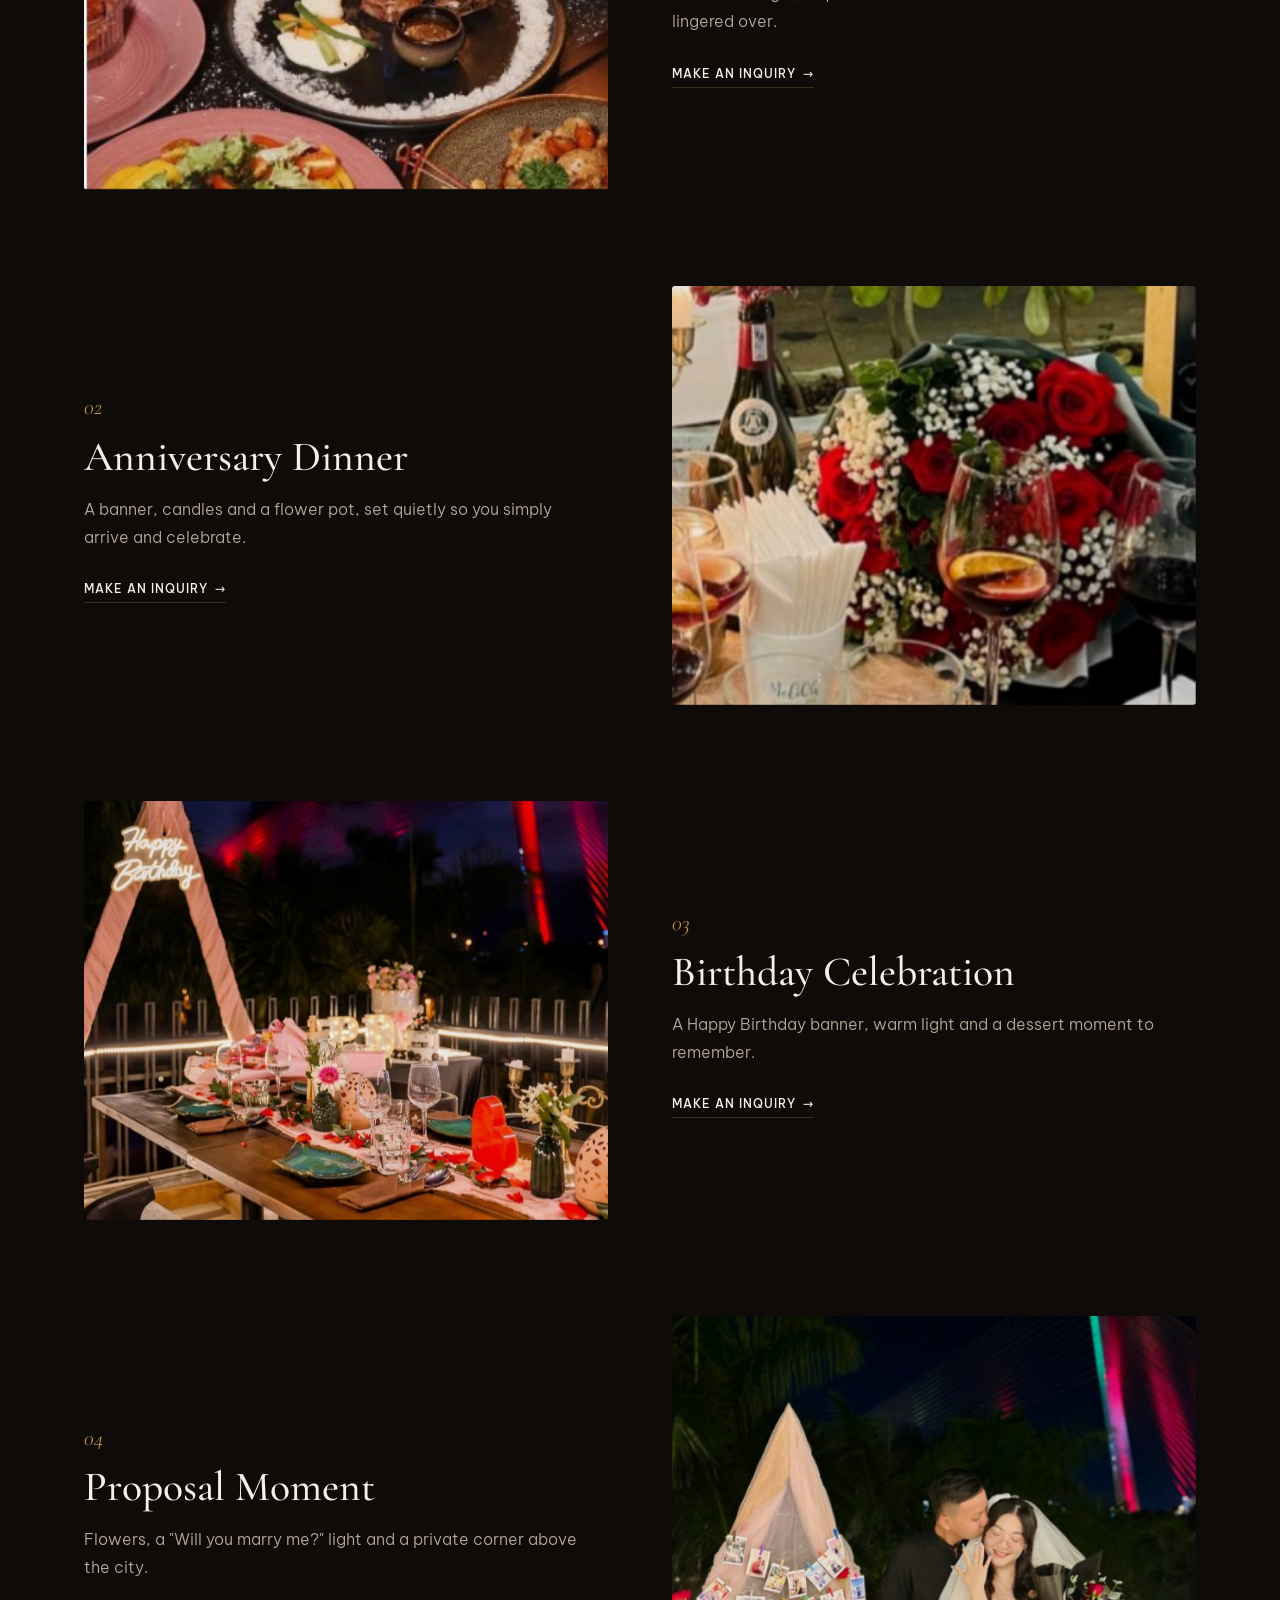
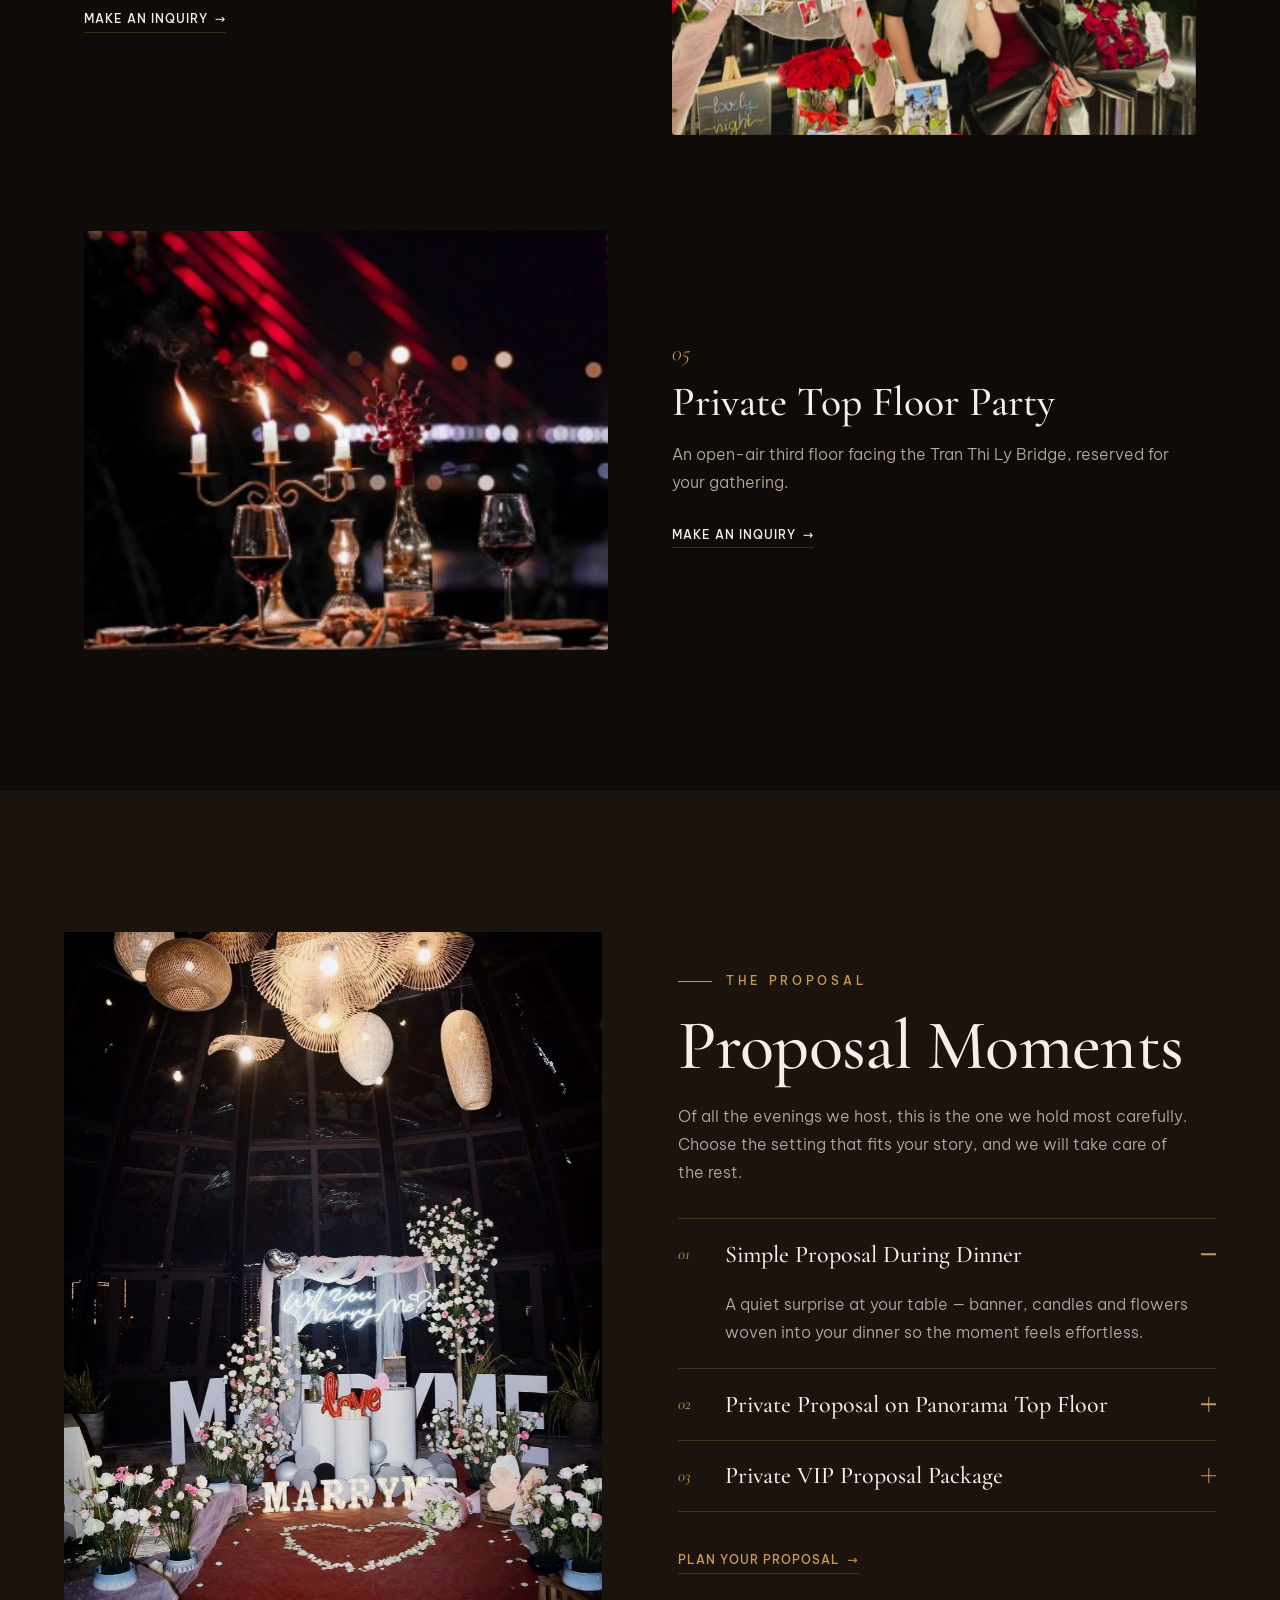
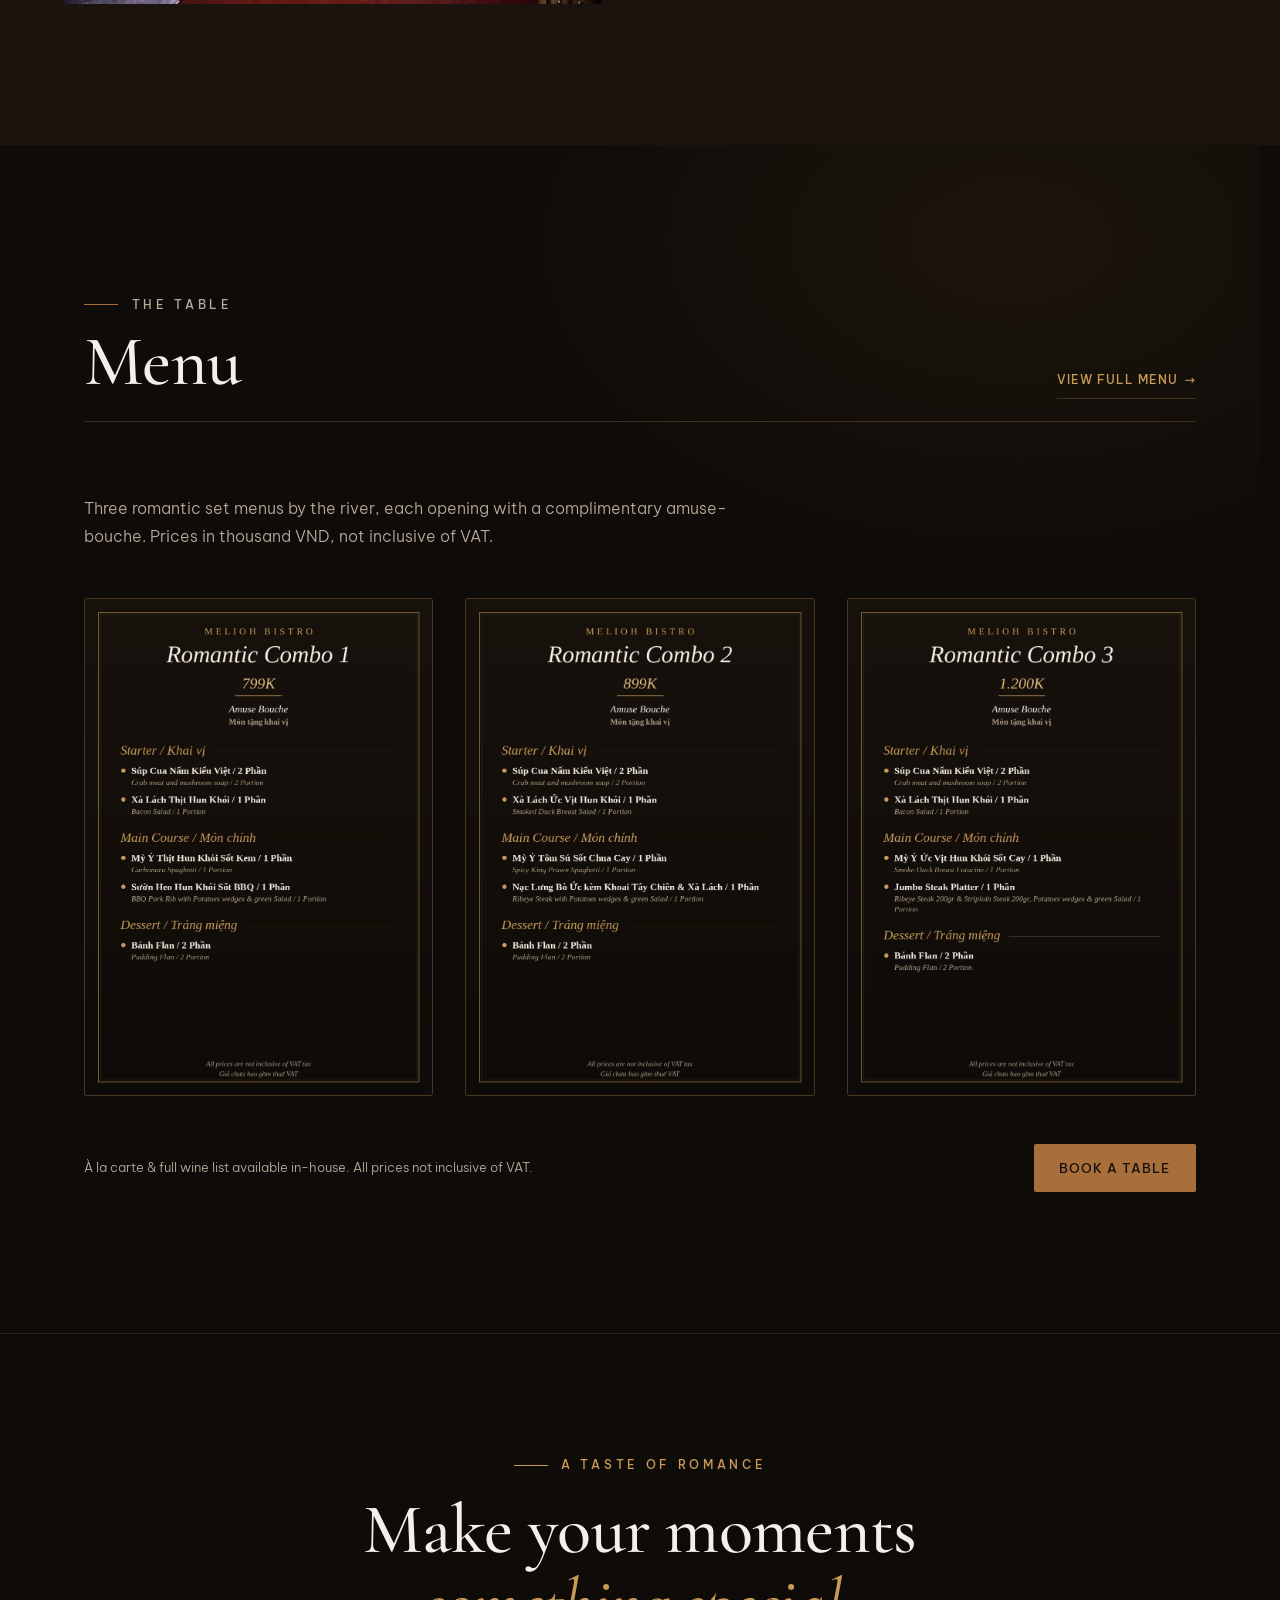
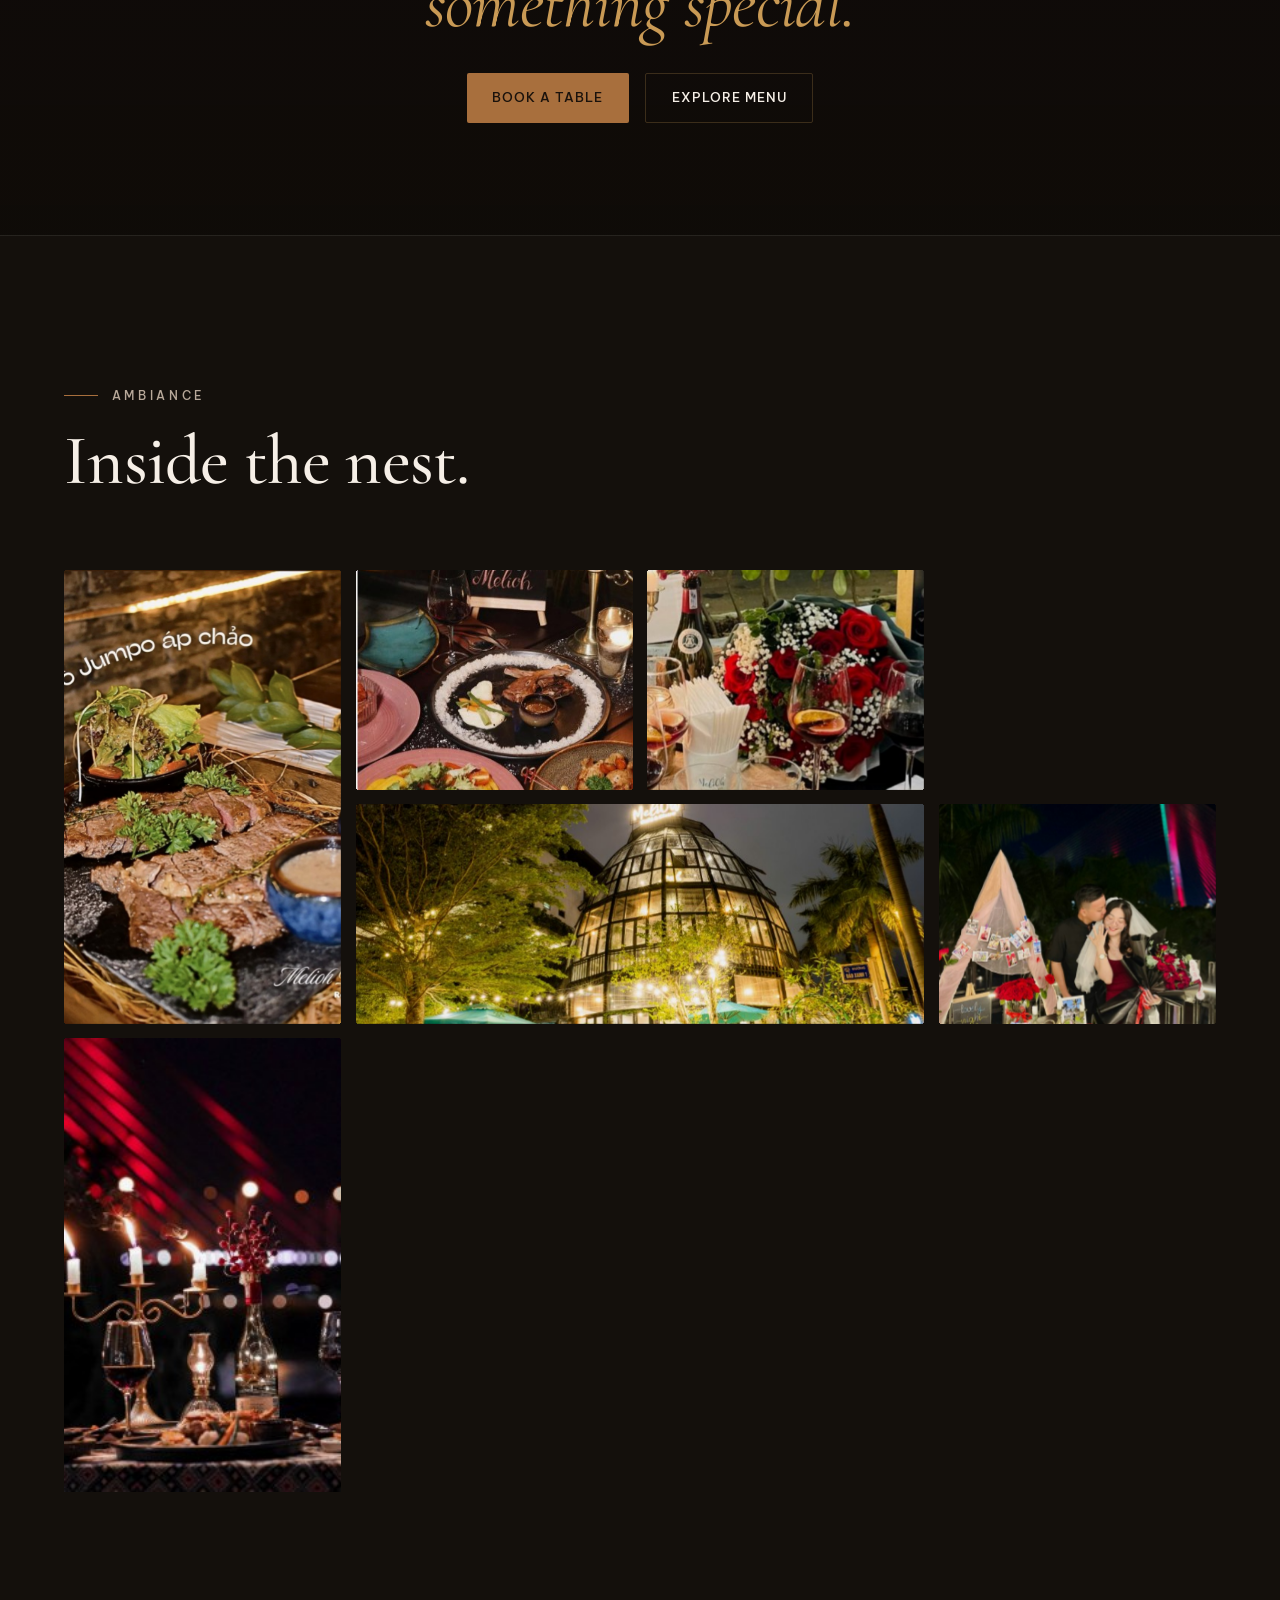
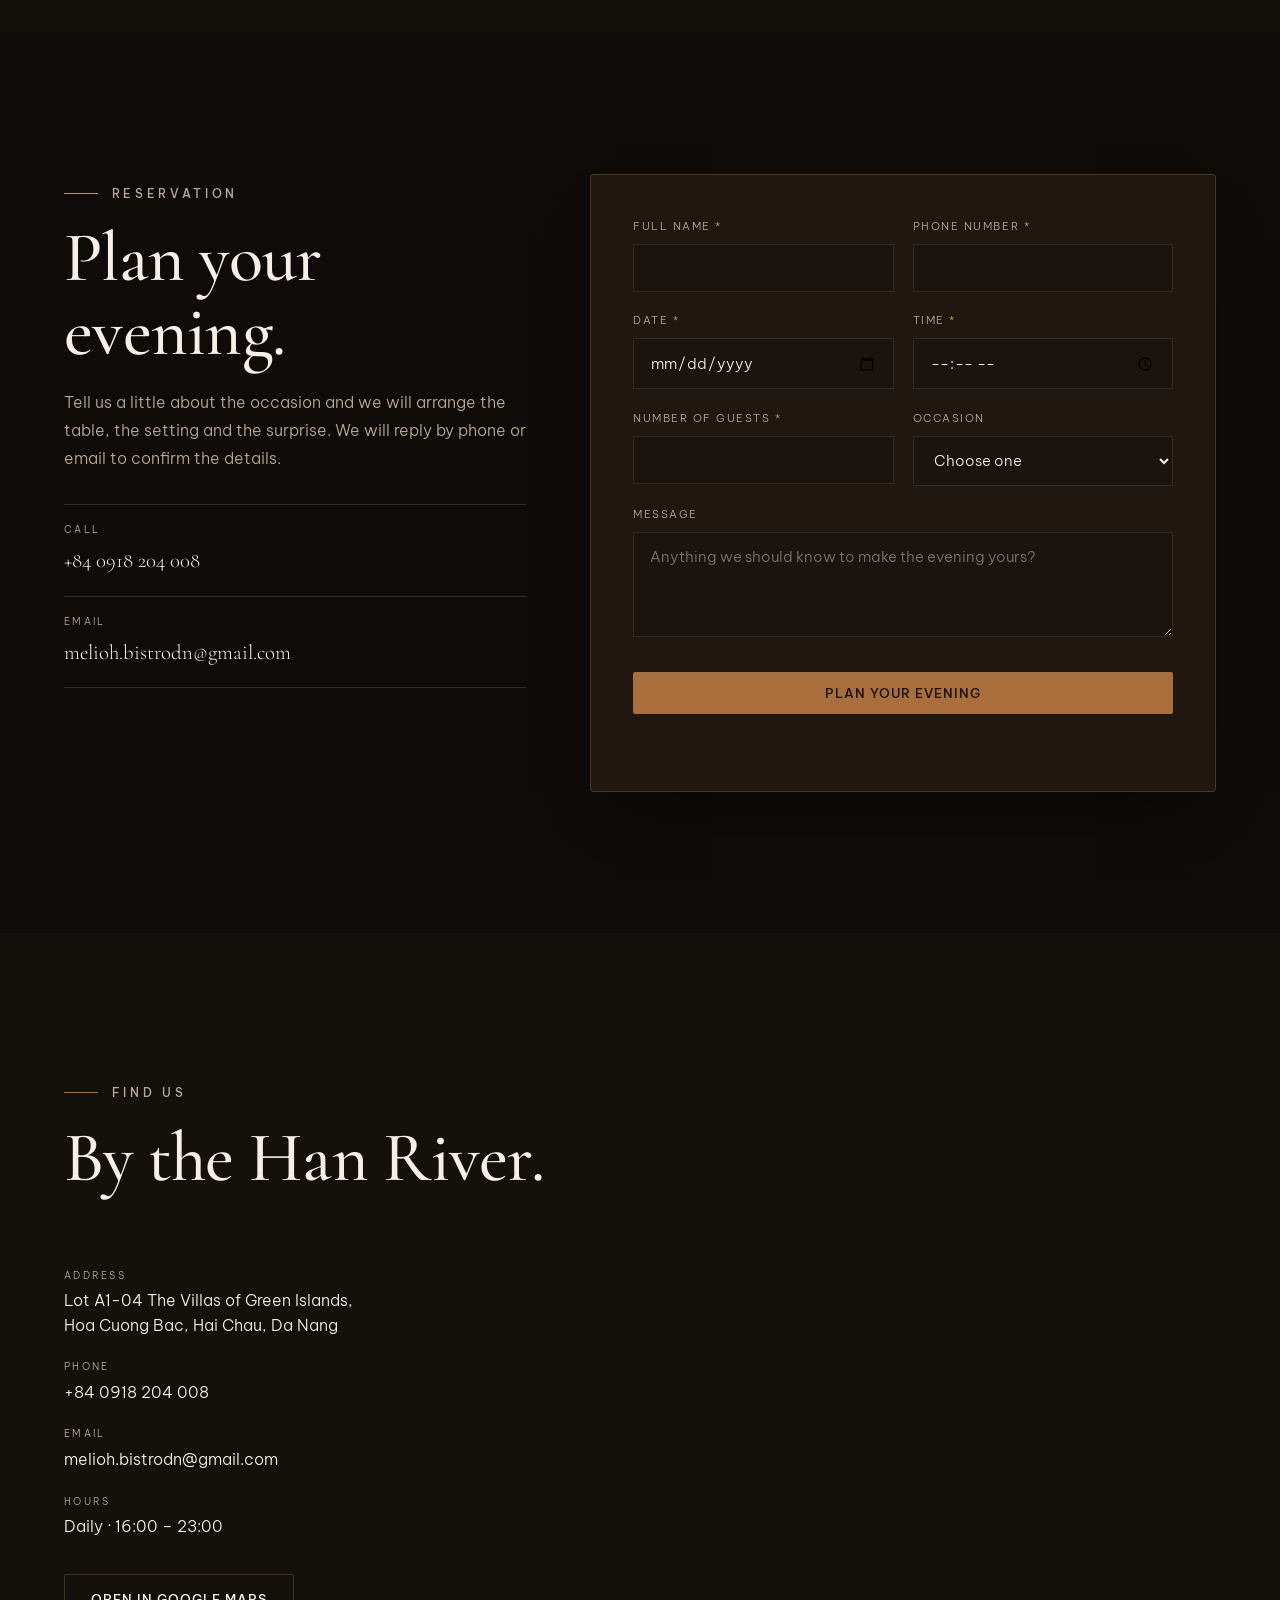
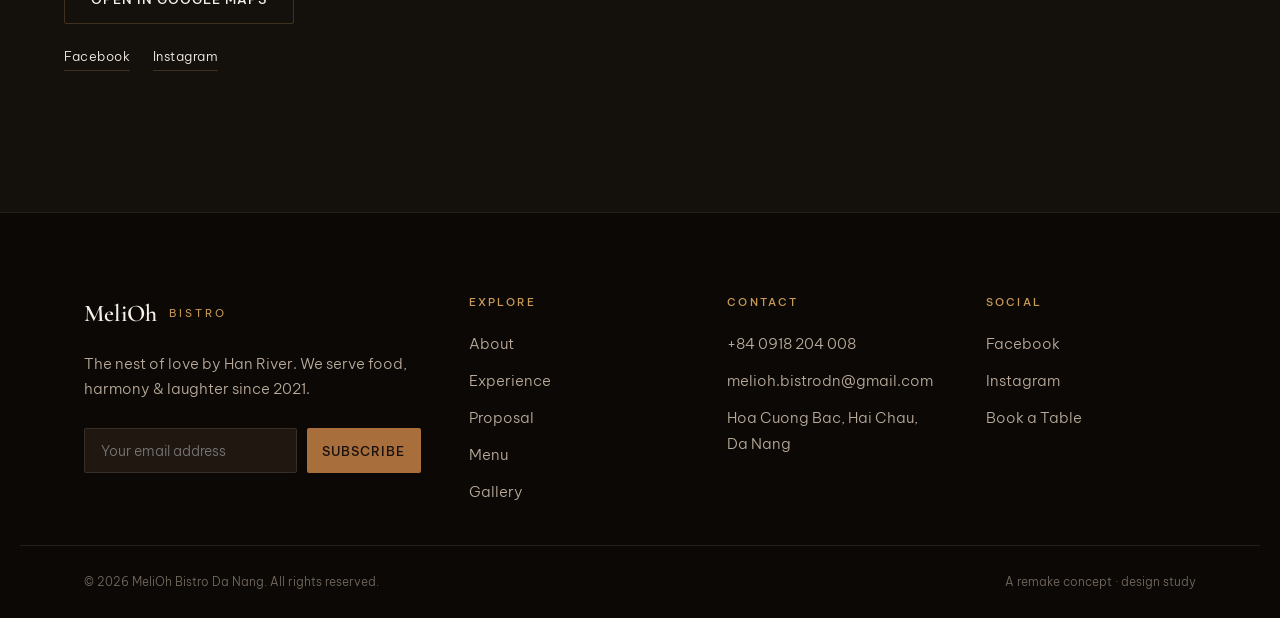
==== commit ee0e63a3: "Use real MARRY ME proposal setup in Proposal Moments (remove duplicate)" ====
--- a/index.html
+++ b/index.html
@@ -206,7 +206,7 @@
     <section class="proposal section" id="proposal">
       <div class="proposal__grid">
         <figure class="proposal__media media reveal">
-          <img src="assets/melioh-proposal.jpg" alt="Proposal celebration by the river at MeliOh Bistro" />
+          <img src="assets/melioh-proposal-setup.jpg" alt="Will-you-marry-me proposal setup with flowers and lights at MeliOh Bistro" />
         </figure>
         <div class="proposal__body reveal">
           <p class="eyebrow eyebrow--gold">The Proposal</p>
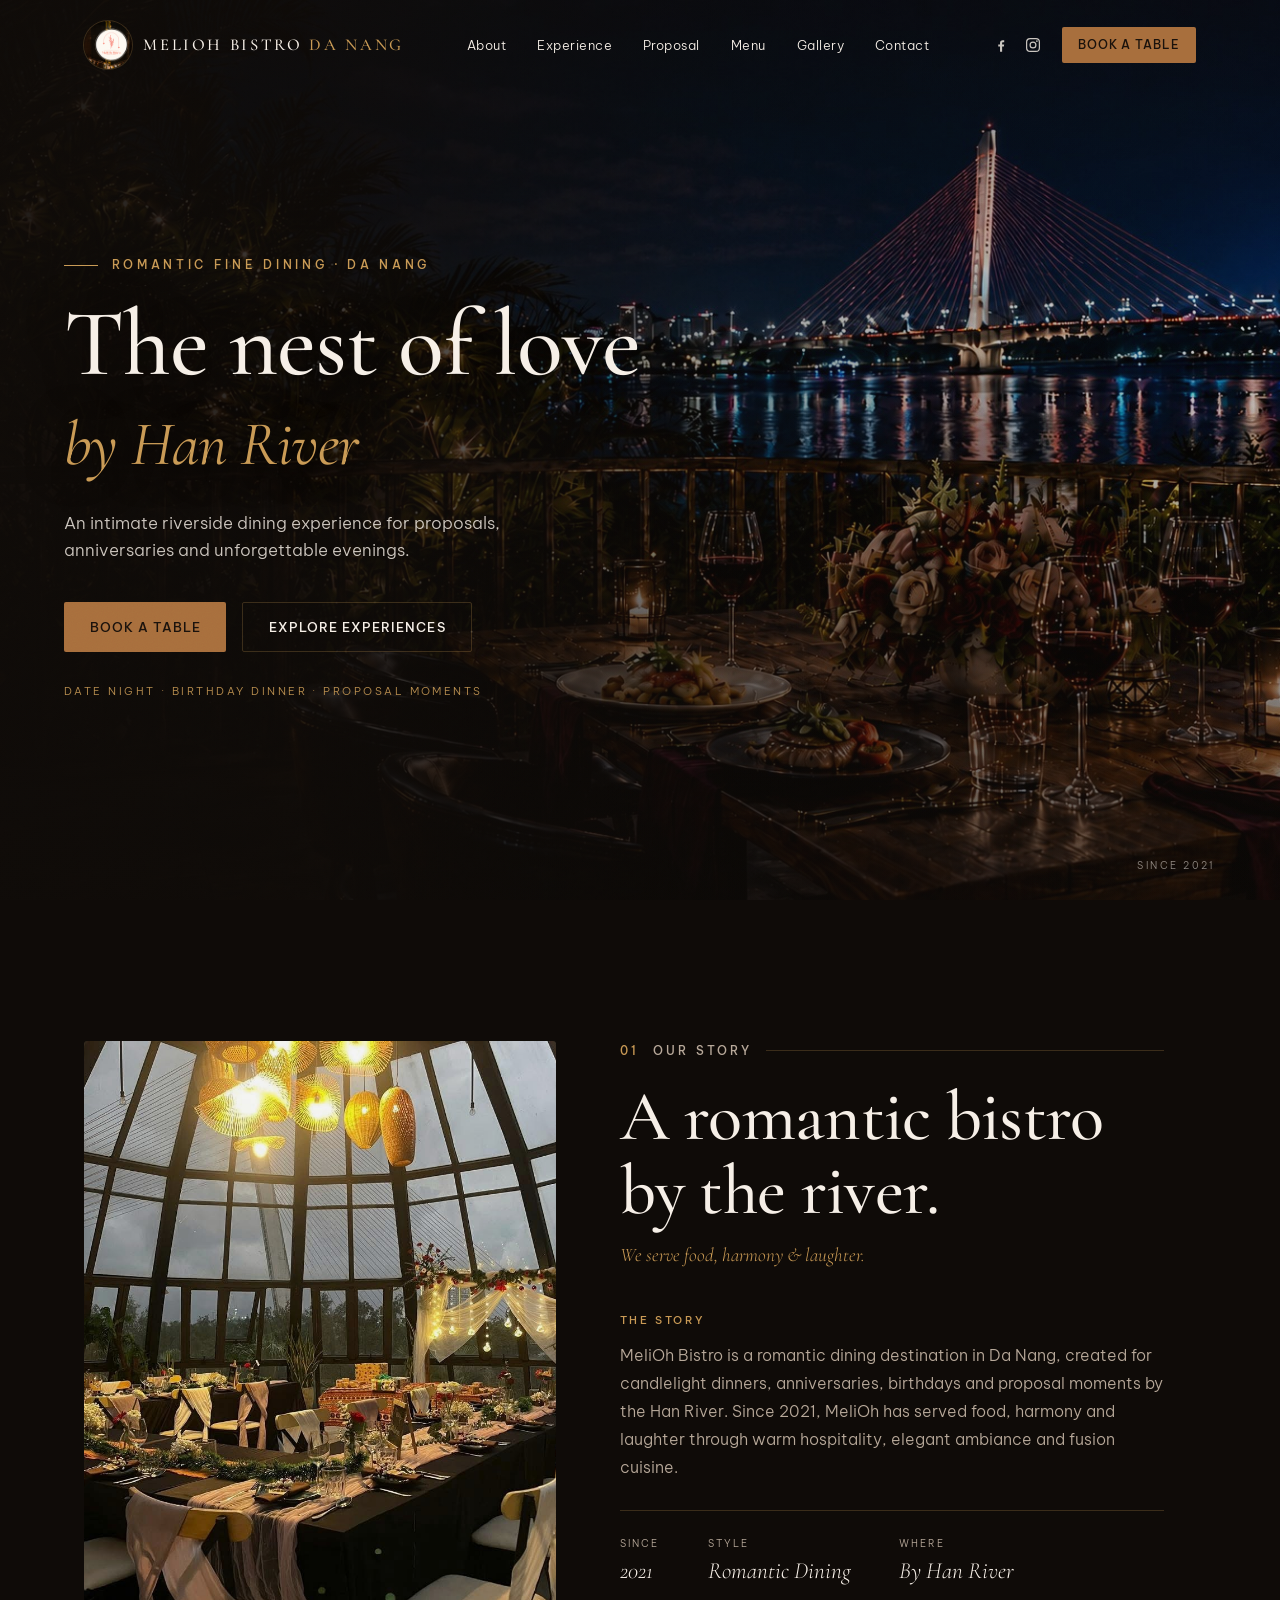
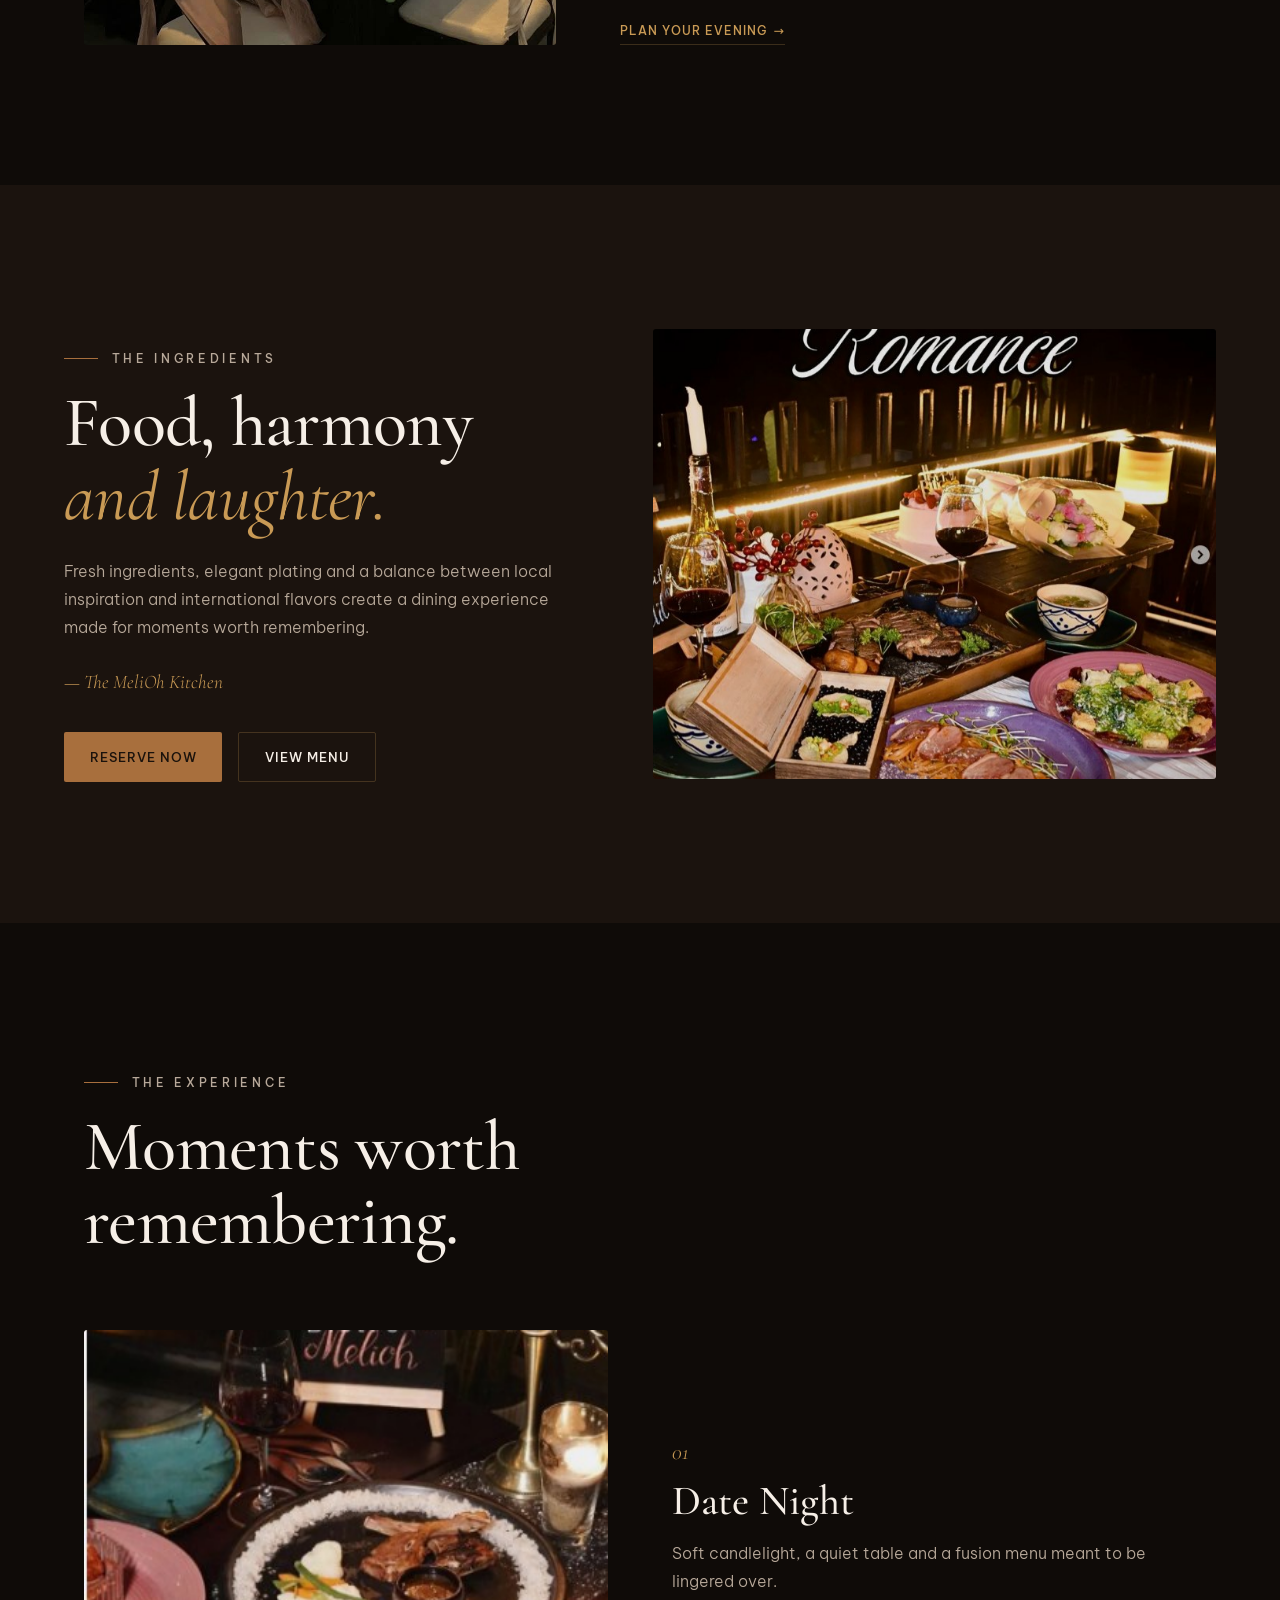
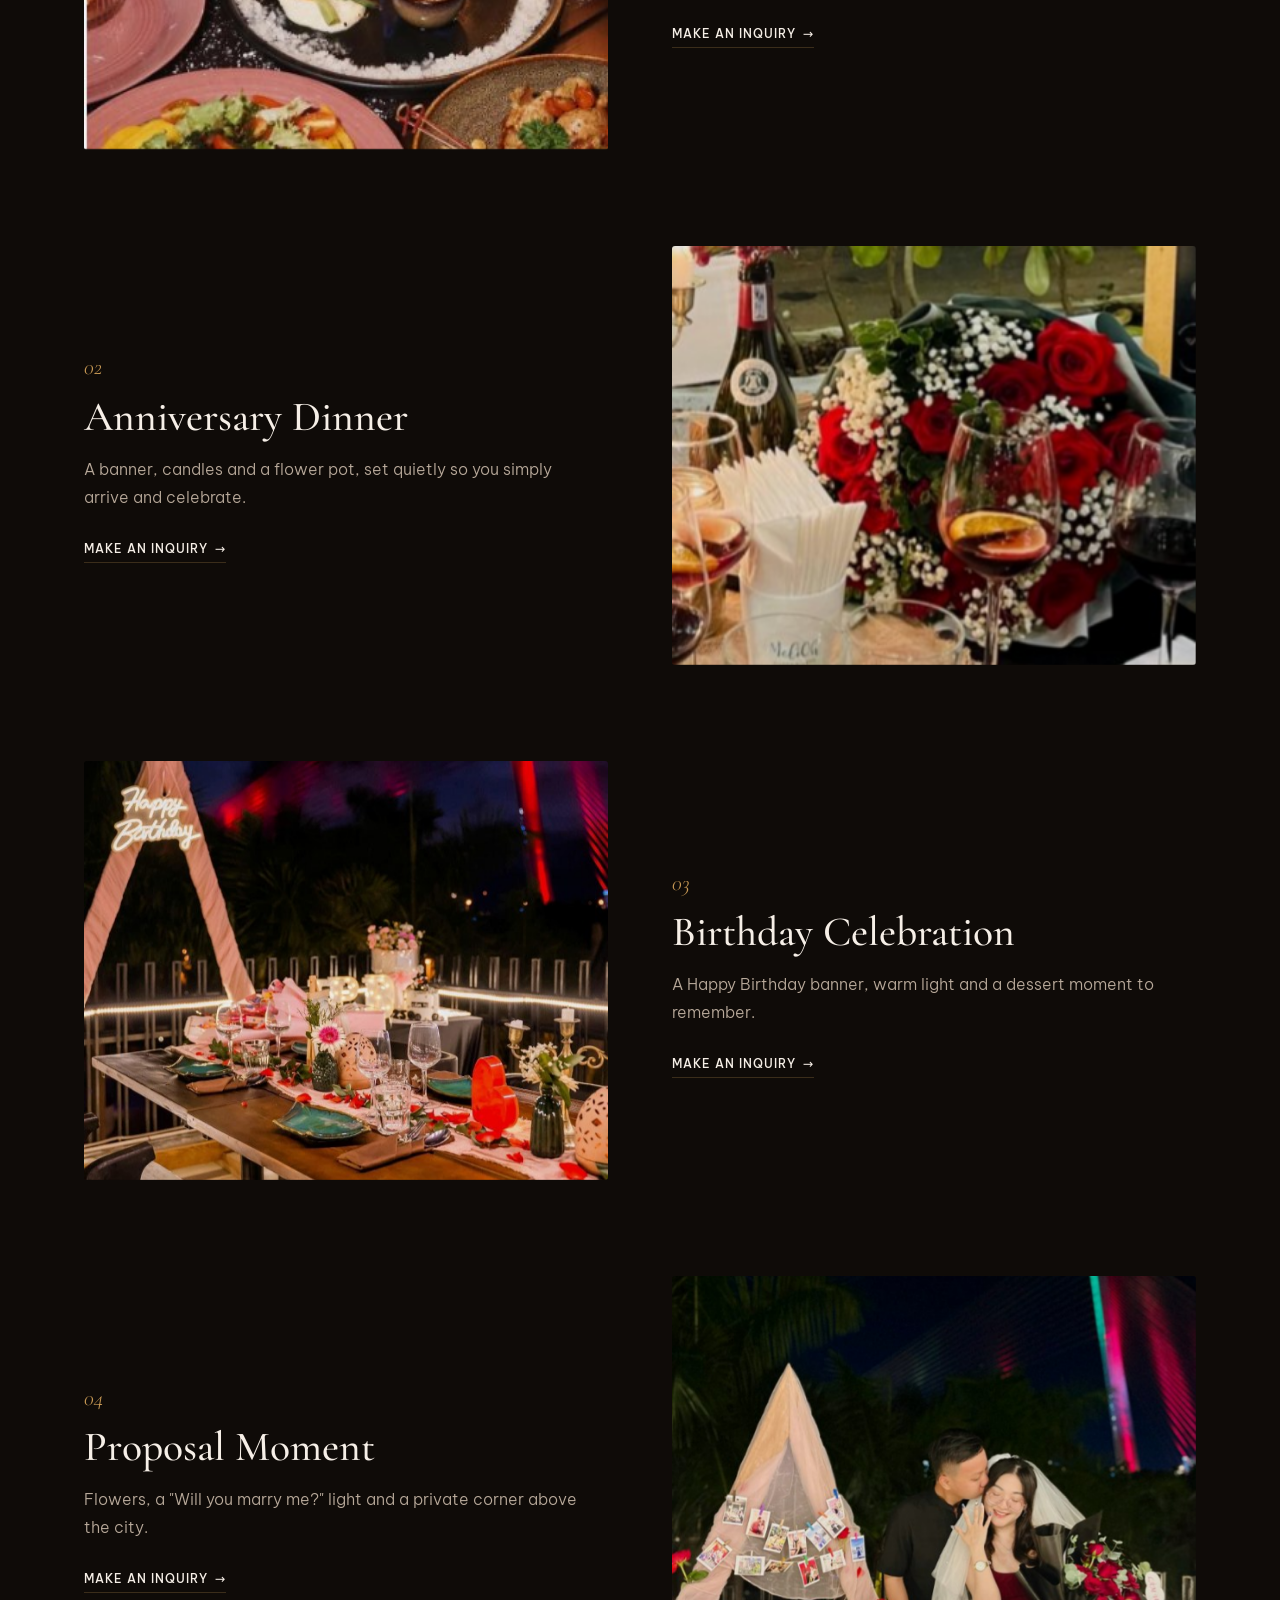
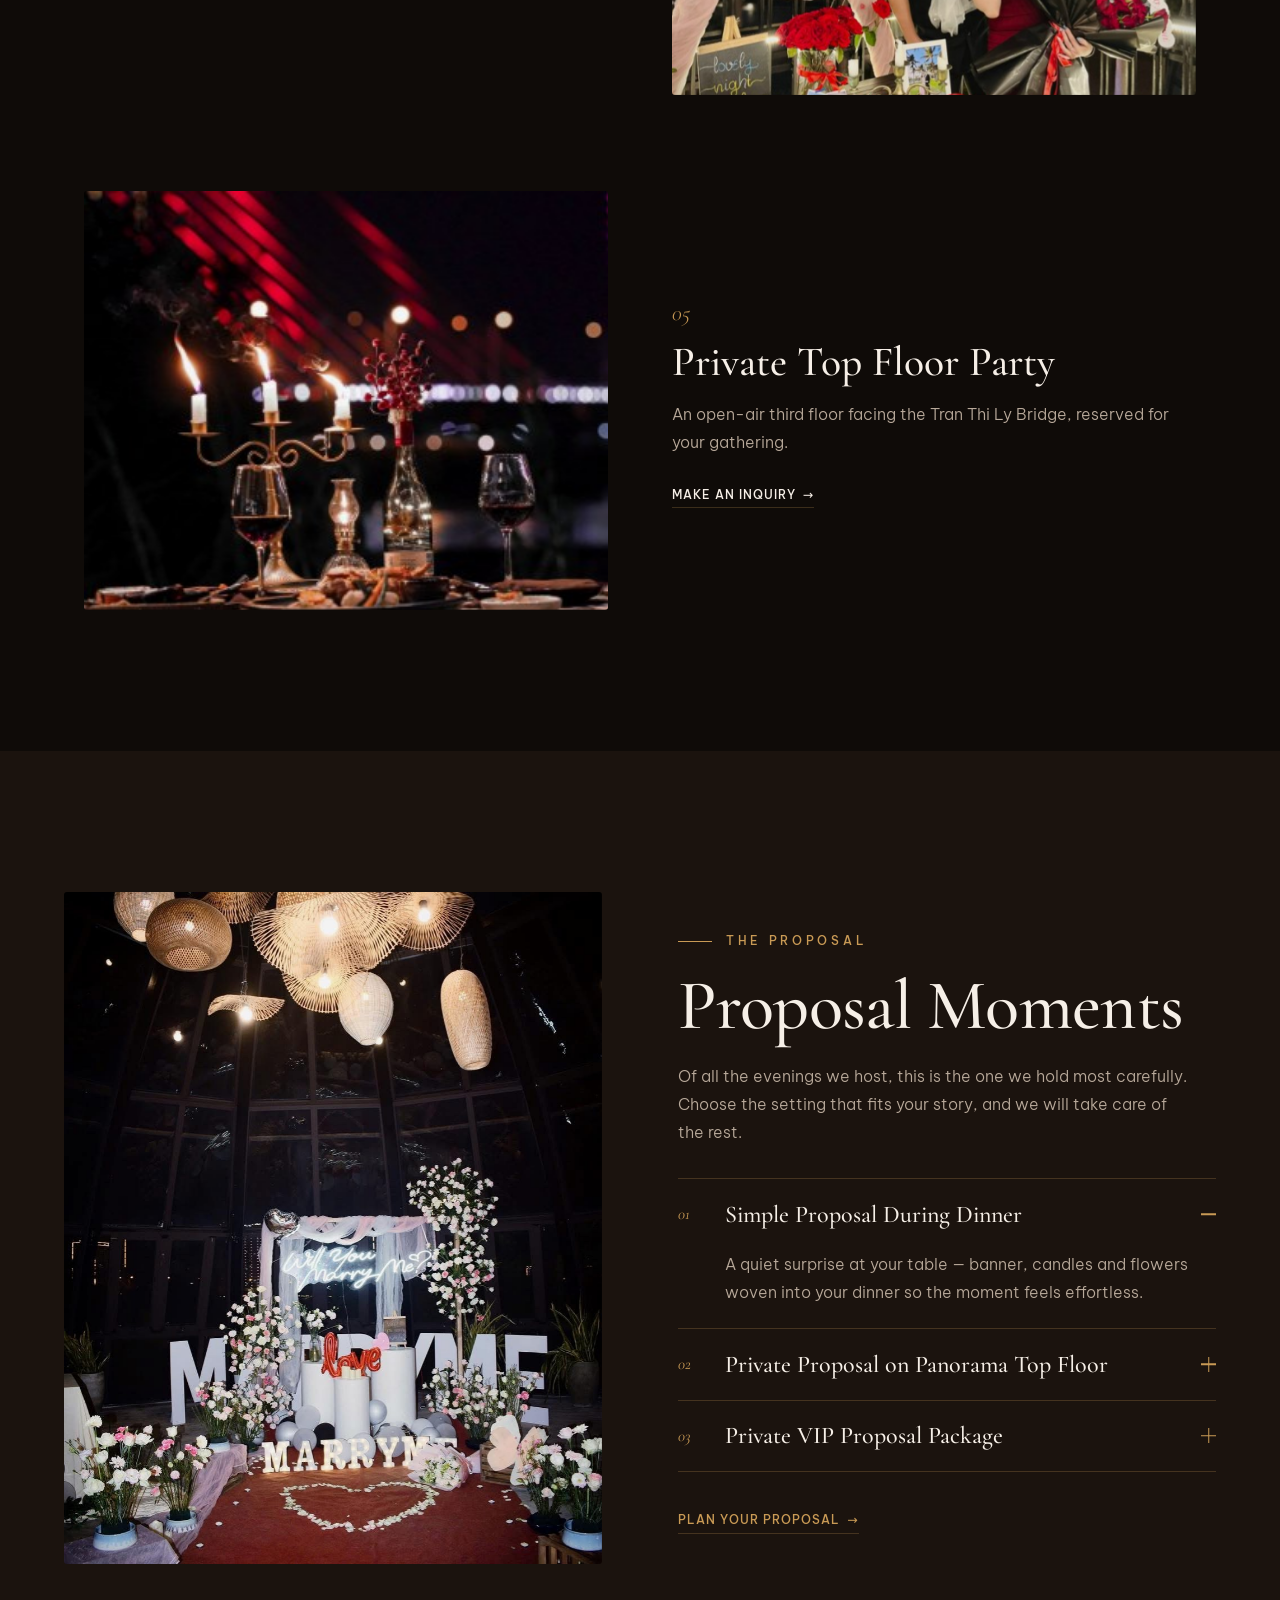
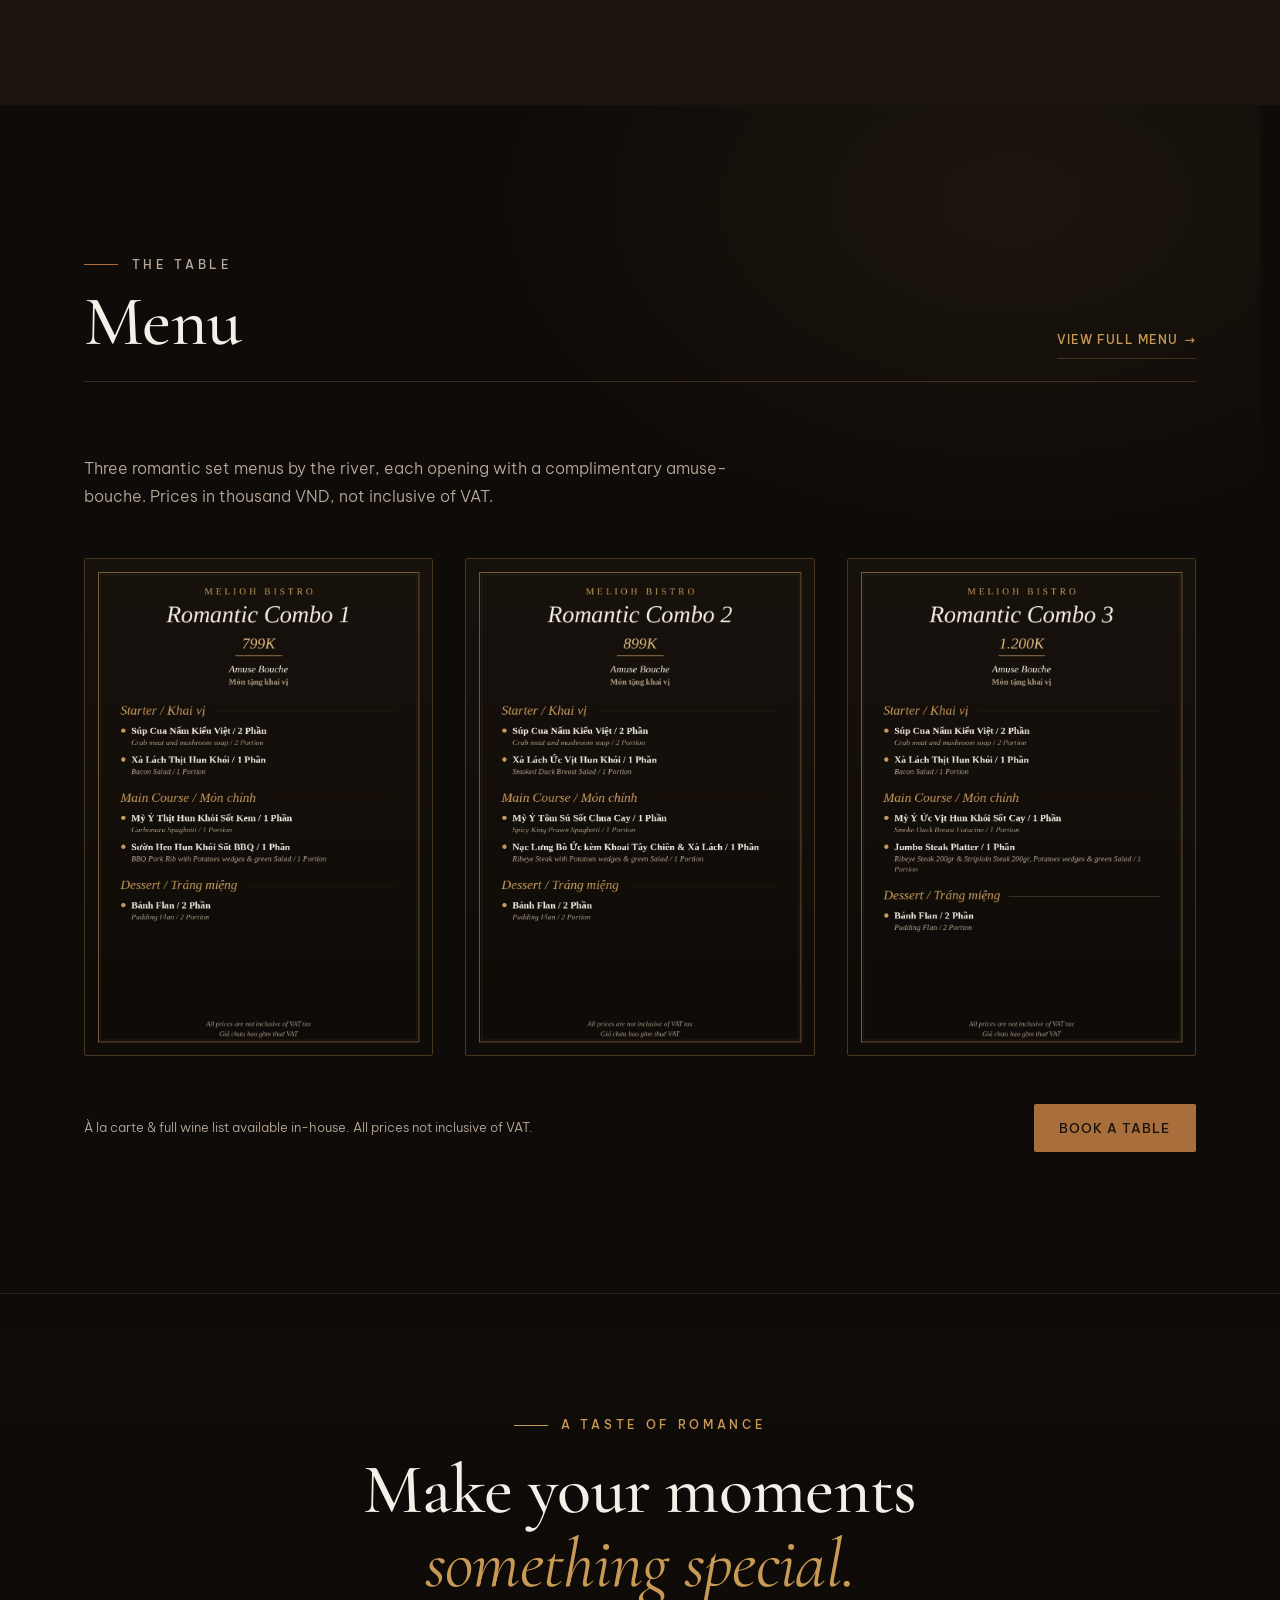
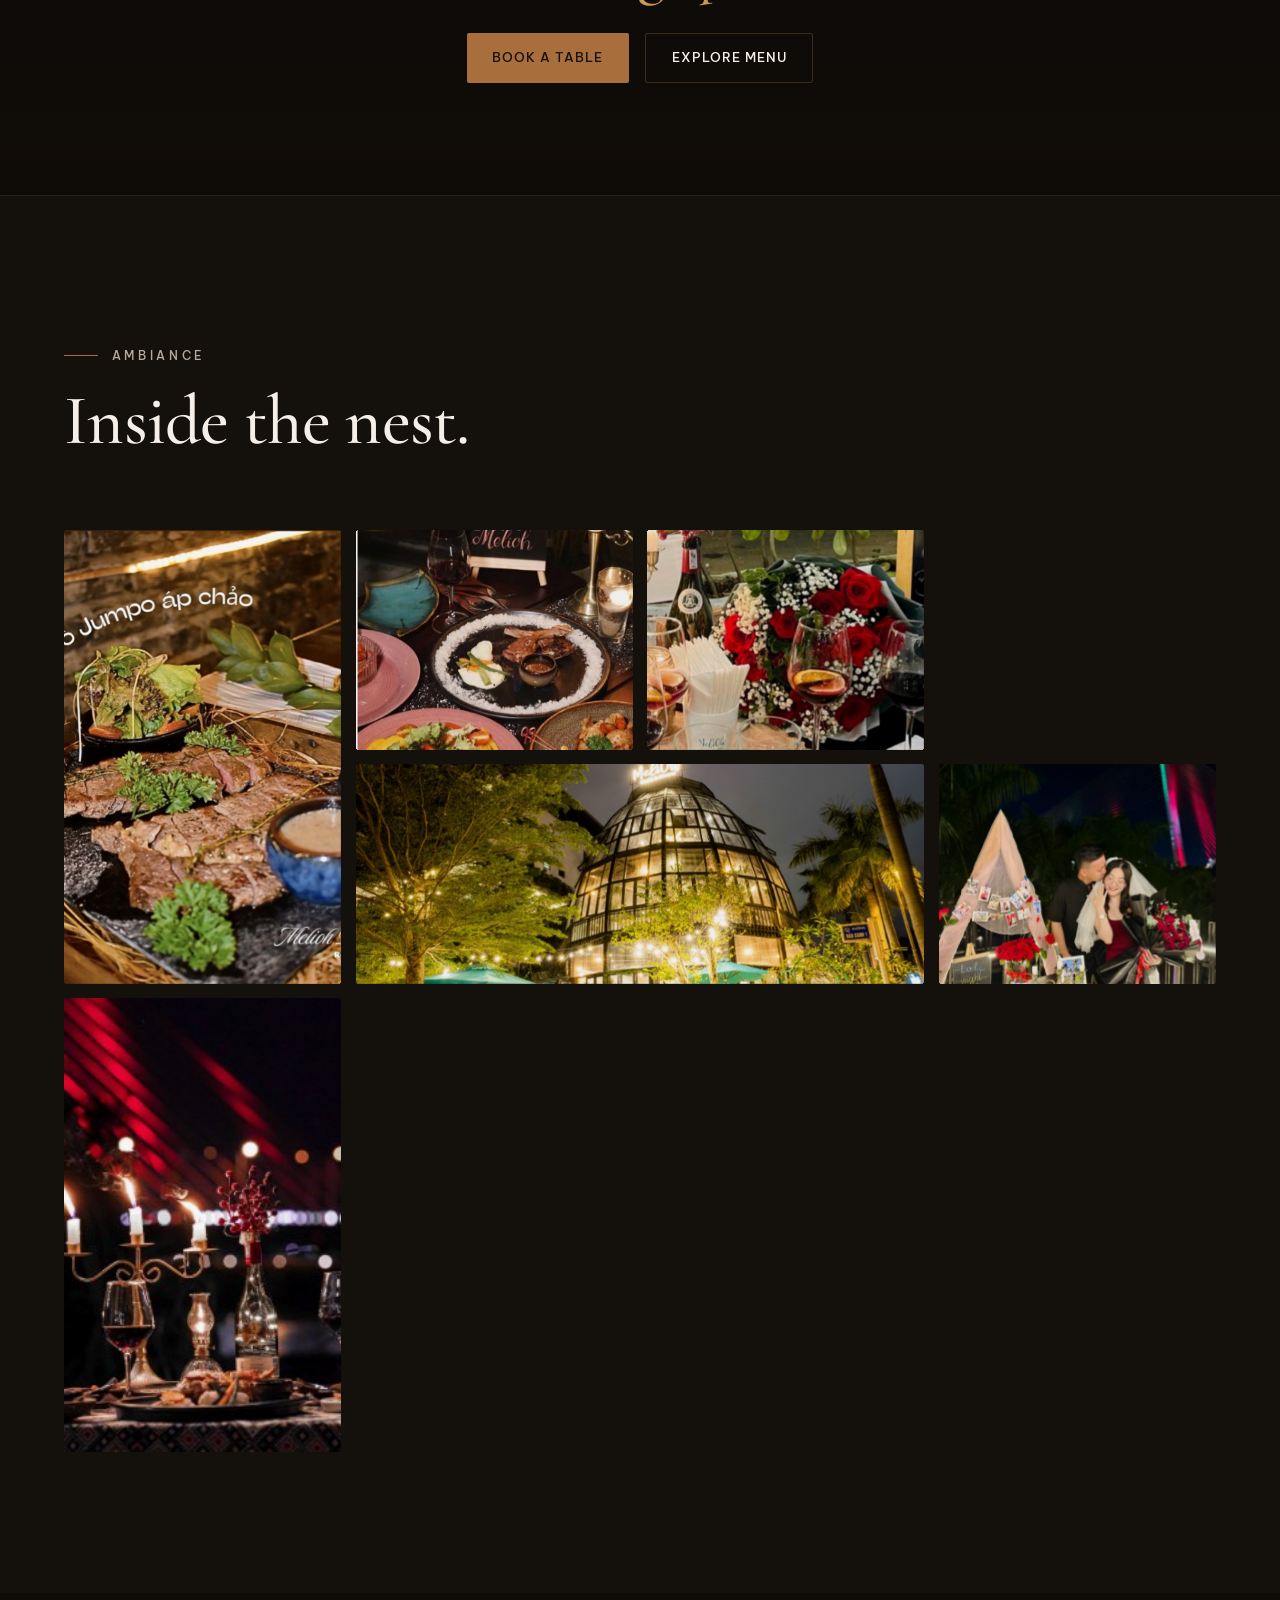
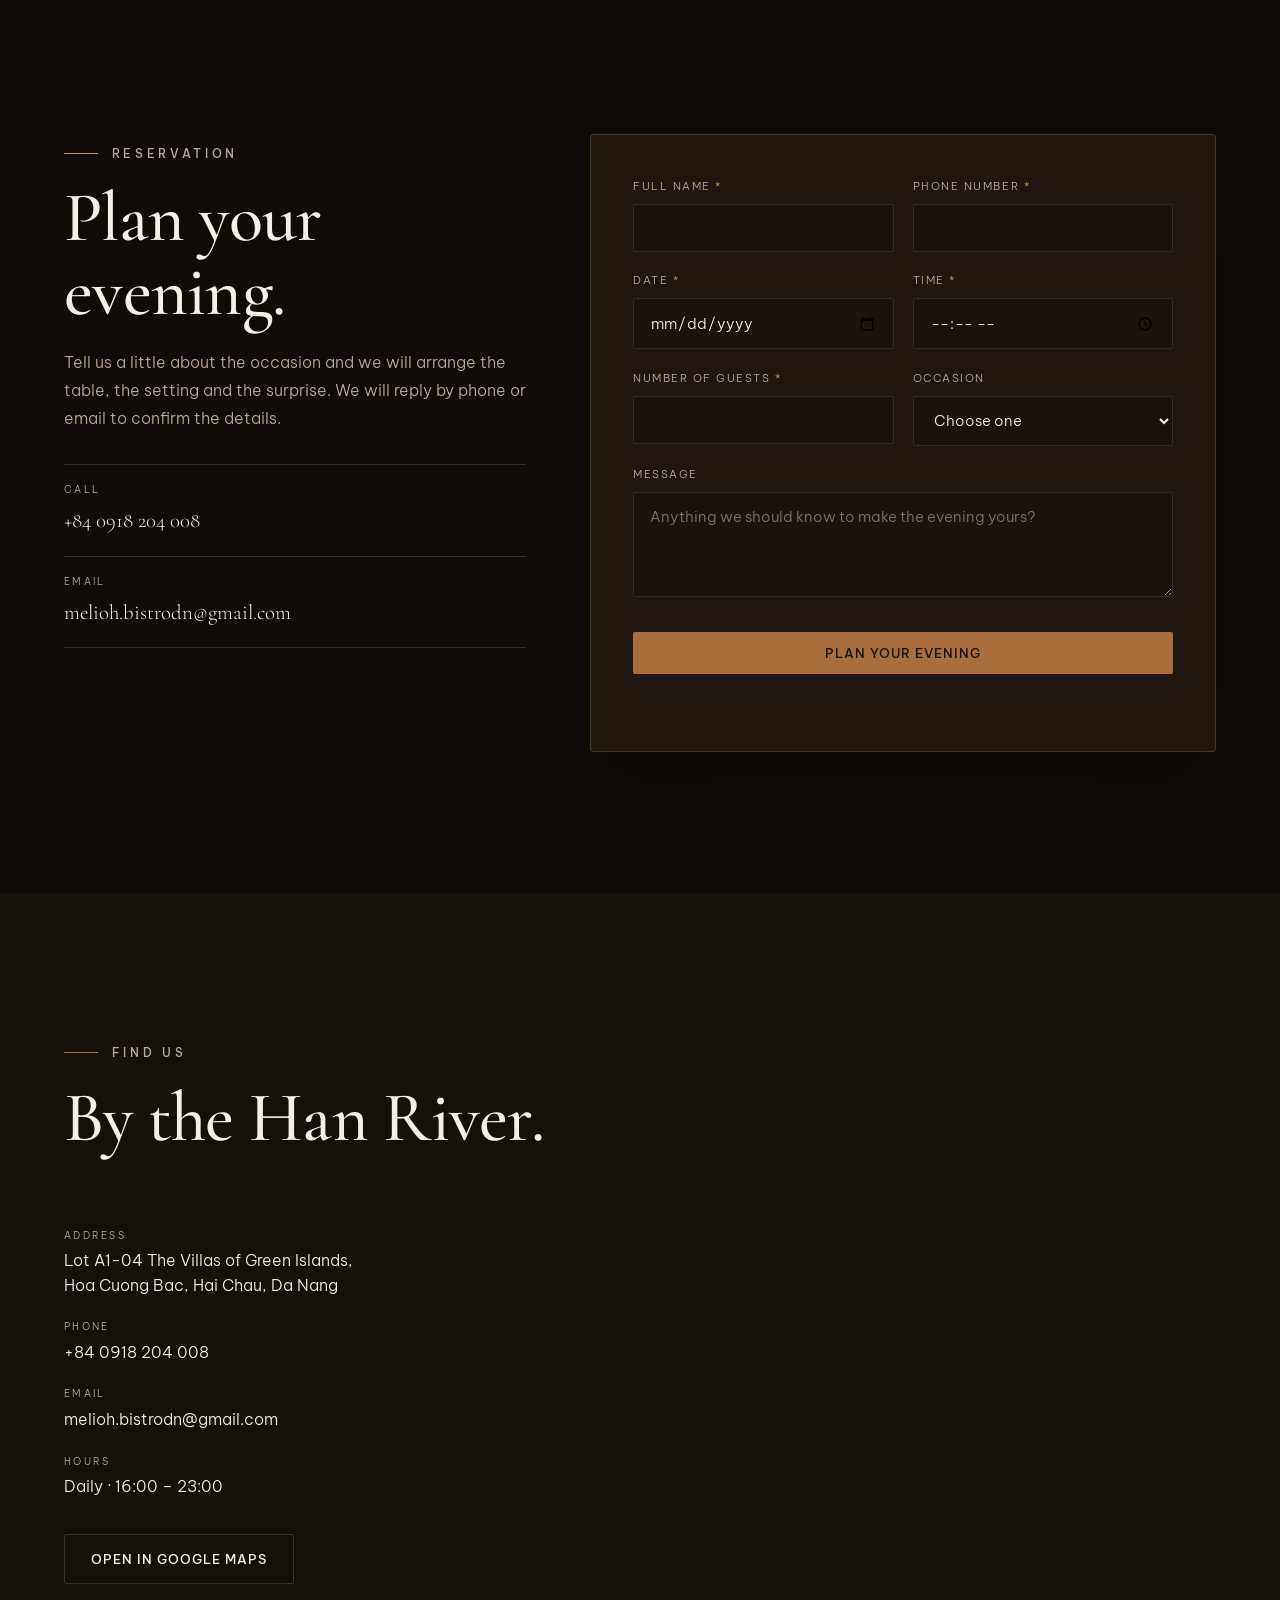
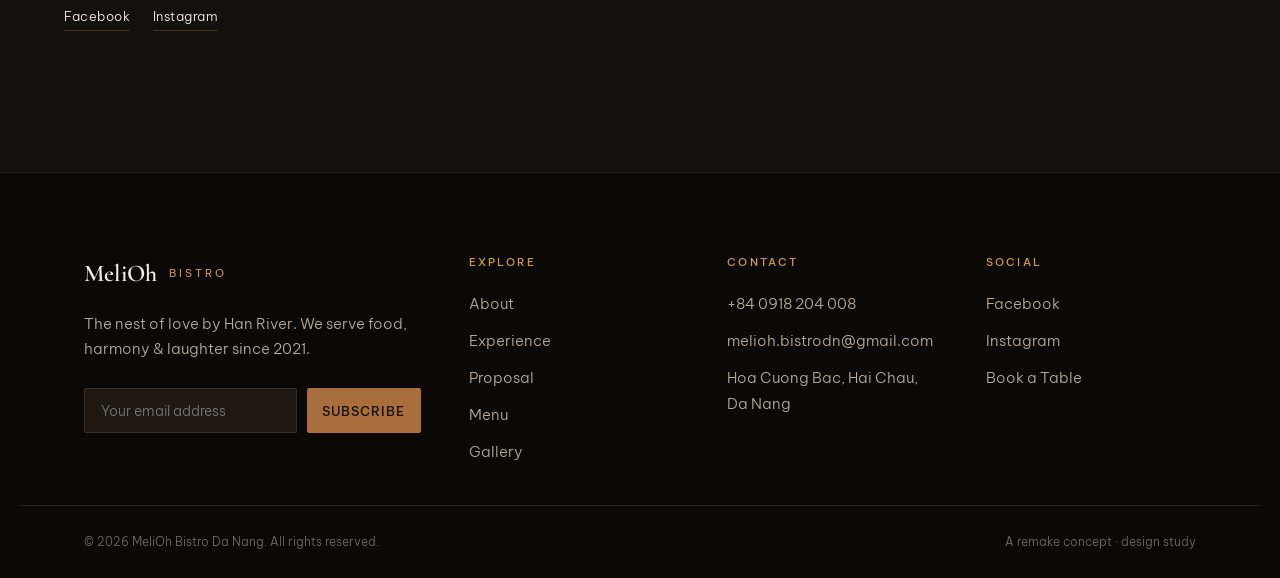
==== commit 54ec8434: "Replace localStorage-only storage with real Google Sheets backend Bookings now persist to a shared b" ====
--- a/index.html
+++ b/index.html
@@ -11,7 +11,7 @@
   <meta property="og:type" content="restaurant" />
   <meta property="og:title" content="MeliOh Bistro Da Nang — The Nest of Love by Han River" />
   <meta property="og:description" content="Romantic fine dining, candlelight moments and unforgettable celebrations in Da Nang." />
-  <meta property="og:image" content="https://images.unsplash.com/photo-1414235077428-338989a2e8c0?auto=format&fit=crop&w=1200&q=80" />
+  <meta property="og:image" content="https://lemanhanhtu2208-web.github.io/melioh-bistro-remake/melioh-hero-bg.jpg" />
   <meta property="og:locale" content="en_US" />
   <meta name="twitter:card" content="summary_large_image" />
 
@@ -19,6 +19,7 @@
   <link rel="preconnect" href="https://fonts.gstatic.com" crossorigin />
   <link href="https://fonts.googleapis.com/css2?family=Cormorant+Garamond:ital,wght@0,400;0,500;0,600;1,400;1,500&family=Marcellus&family=Be+Vietnam+Pro:wght@300;400;500;600&display=swap" rel="stylesheet" />
 
+  <link rel="icon" type="image/png" href="melioh-logo.png" />
   <link rel="stylesheet" href="styles.css" />
 
   <!-- Enable motion before first paint. A safety timeout reveals all
@@ -260,7 +261,7 @@
           <p class="eyebrow">The Table</p>
           <h2 class="display">Menu</h2>
         </div>
-        <a href="#" class="link link--gold">View full menu</a>
+        <a href="https://www.facebook.com/melioh.bistrodn" target="_blank" rel="noopener noreferrer" class="link link--gold">View full menu</a>
       </header>
 
       <p class="menu__intro reveal">Three romantic set menus by the river, each opening with a complimentary amuse-bouche. Prices in thousand VND, not inclusive of VAT.</p>
@@ -318,7 +319,7 @@
           </ul>
         </div>
 
-        <form class="form reveal" id="reservationForm" action="https://formspree.io/f/your-form-id" method="POST" novalidate>
+        <form class="form reveal" id="reservationForm" method="POST" novalidate>
           <!-- honeypot -->
           <div class="hp" aria-hidden="true">
             <label>Leave this field empty<input type="text" name="_gotcha" tabindex="-1" autocomplete="off" /></label>
@@ -462,6 +463,7 @@
     <a href="#reservation" class="dock__cta" aria-label="Book a table">Book</a>
   </div>
 
+  <script src="config.js"></script>
   <script src="main.js" defer></script>
 </body>
 </html>
--- a/styles.css
+++ b/styles.css
@@ -367,24 +367,6 @@
 }
 .menu > * { position: relative; z-index: 1; }
 
-/* Signature spotlight */
-.signature {
-  display: grid; grid-template-columns: 1.1fr 0.9fr; gap: clamp(1.8rem, 5vw, 4rem);
-  align-items: center; margin-bottom: clamp(2.5rem, 6vw, 4.5rem);
-}
-.signature--flip .signature__media { order: 2; }
-.signature__media img { width: 100%; aspect-ratio: 16 / 11; object-fit: cover; }
-.signature__body h3 {
-  font-family: var(--serif); font-weight: 500; font-size: clamp(1.9rem, 3.6vw, 2.8rem);
-  color: var(--text); line-height: 1.08; margin-bottom: 0.9rem;
-}
-.signature__body p { color: var(--text-dim); max-width: 30rem; }
-.signature__price {
-  font-family: var(--serif); font-style: italic; color: var(--gold);
-  font-size: 1.7rem; margin-top: 1.2rem;
-}
-.signature__price small { font-size: 0.8rem; font-style: normal; color: var(--text-dim); letter-spacing: 0.04em; }
-
 /* Section header: title left, "view full menu" right, gold rule under */
 .menu__head {
   display: flex; align-items: flex-end; justify-content: space-between; gap: 1.5rem;
@@ -393,38 +375,6 @@
 }
 .menu__head .eyebrow { margin-bottom: 0.6rem; }
 .menu__head .link { white-space: nowrap; flex-shrink: 0; padding-bottom: 0.4rem; }
-
-/* Courses: a large round plate per group, alternating sides */
-.courses {
-  display: flex; flex-direction: column; gap: clamp(2.5rem, 6vw, 4.5rem);
-  border-top: 1px solid var(--line); padding-top: clamp(2.5rem, 5vw, 4rem);
-}
-.course { display: flex; align-items: center; gap: clamp(1.5rem, 4vw, 3.5rem); }
-.course--flip { flex-direction: row-reverse; }
-.course__plate {
-  width: clamp(150px, 22vw, 240px); aspect-ratio: 1; flex-shrink: 0;
-  border-radius: 50%; overflow: hidden; border: 1px solid var(--line);
-  box-shadow: 0 26px 50px -24px rgba(0,0,0,0.8);
-}
-.course__plate img { width: 100%; height: 100%; object-fit: cover; transition: transform 1.1s var(--ease); }
-.course:hover .course__plate img { transform: scale(1.06); }
-.course__items { flex: 1; min-width: 0; }
-.course__title {
-  font-family: var(--sans); font-weight: 500; font-size: 0.78rem; letter-spacing: 0.28em;
-  text-transform: uppercase; color: var(--gold); margin-bottom: 0.6rem;
-  display: flex; align-items: center; gap: 0.9rem;
-}
-.course__title::after { content: ""; flex: 1; height: 1px; background: var(--line); }
-
-.dishes { list-style: none; }
-.dish { padding: 1rem 0; border-bottom: 1px solid var(--line); }
-.dish:last-child { border-bottom: none; }
-.dish__info { min-width: 0; }
-.dish__row { display: flex; align-items: baseline; gap: 0.8rem; }
-.dish__name { font-family: var(--serif); font-weight: 500; font-size: clamp(1.2rem, 2.2vw, 1.55rem); color: var(--text); }
-.dish__dots { flex: 1; border-bottom: 1px dotted var(--line); transform: translateY(-4px); }
-.dish__price { font-family: var(--serif); font-style: italic; color: var(--gold); font-size: 1.15rem; }
-.dish__desc { font-size: 0.82rem; letter-spacing: 0.04em; color: var(--text-dim); margin-top: 0.25rem; }
 
 .menu__foot {
   display: flex; flex-wrap: wrap; align-items: center; justify-content: space-between;
@@ -603,11 +553,8 @@
    ============================================================ */
 @media (max-width: 980px) {
   .philosophy__grid, .proposal__grid,
-  .signature, .reservation__grid, .contact__grid { grid-template-columns: 1fr; }
+  .reservation__grid, .contact__grid { grid-template-columns: 1fr; }
   .philosophy__media { order: -1; }
-  .signature__media, .signature--flip .signature__media { order: -1; }
-  .course, .course--flip { flex-direction: column; align-items: stretch; gap: 1.4rem; }
-  .course__plate { width: clamp(140px, 38vw, 200px); margin: 0 auto; }
   .menu__head { flex-wrap: wrap; }
   .exp__row, .exp__row--flip { grid-template-columns: 1fr; gap: 1.5rem; }
   .exp__row--flip .exp__media { order: 0; }
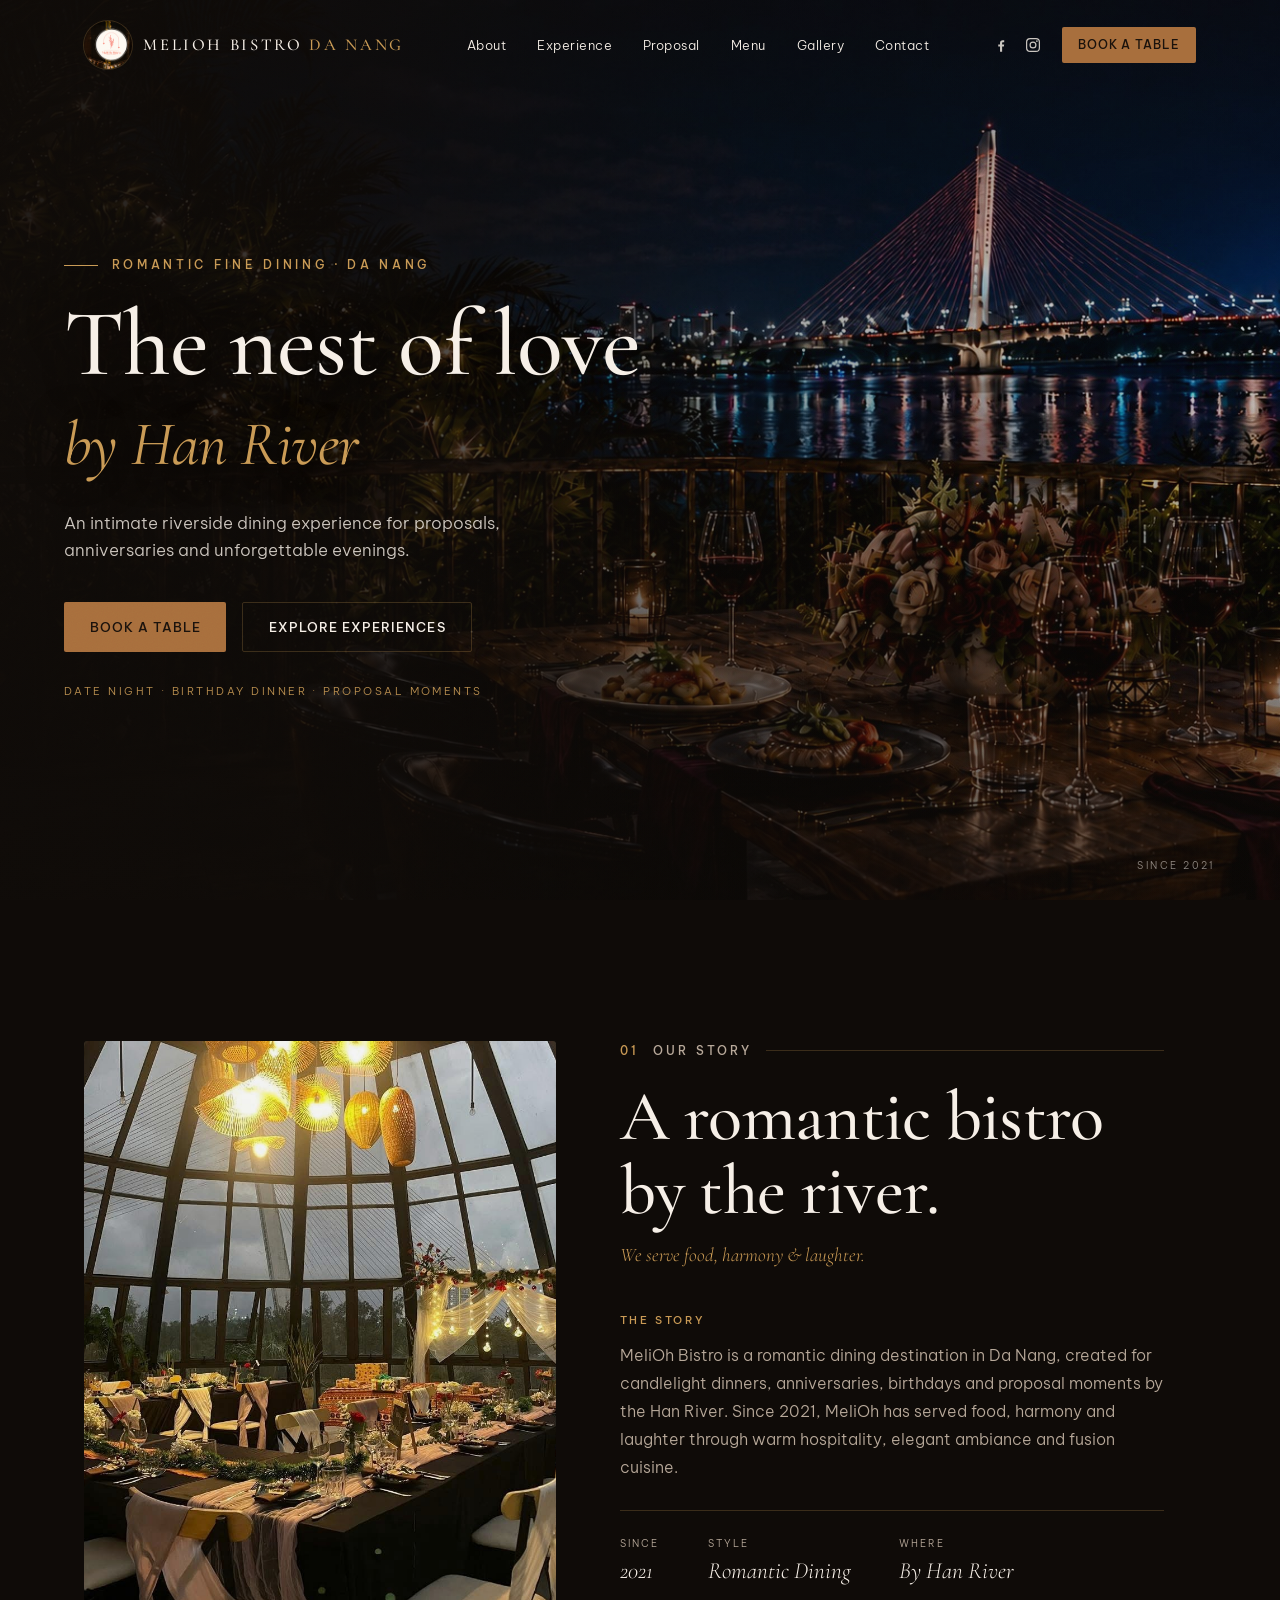
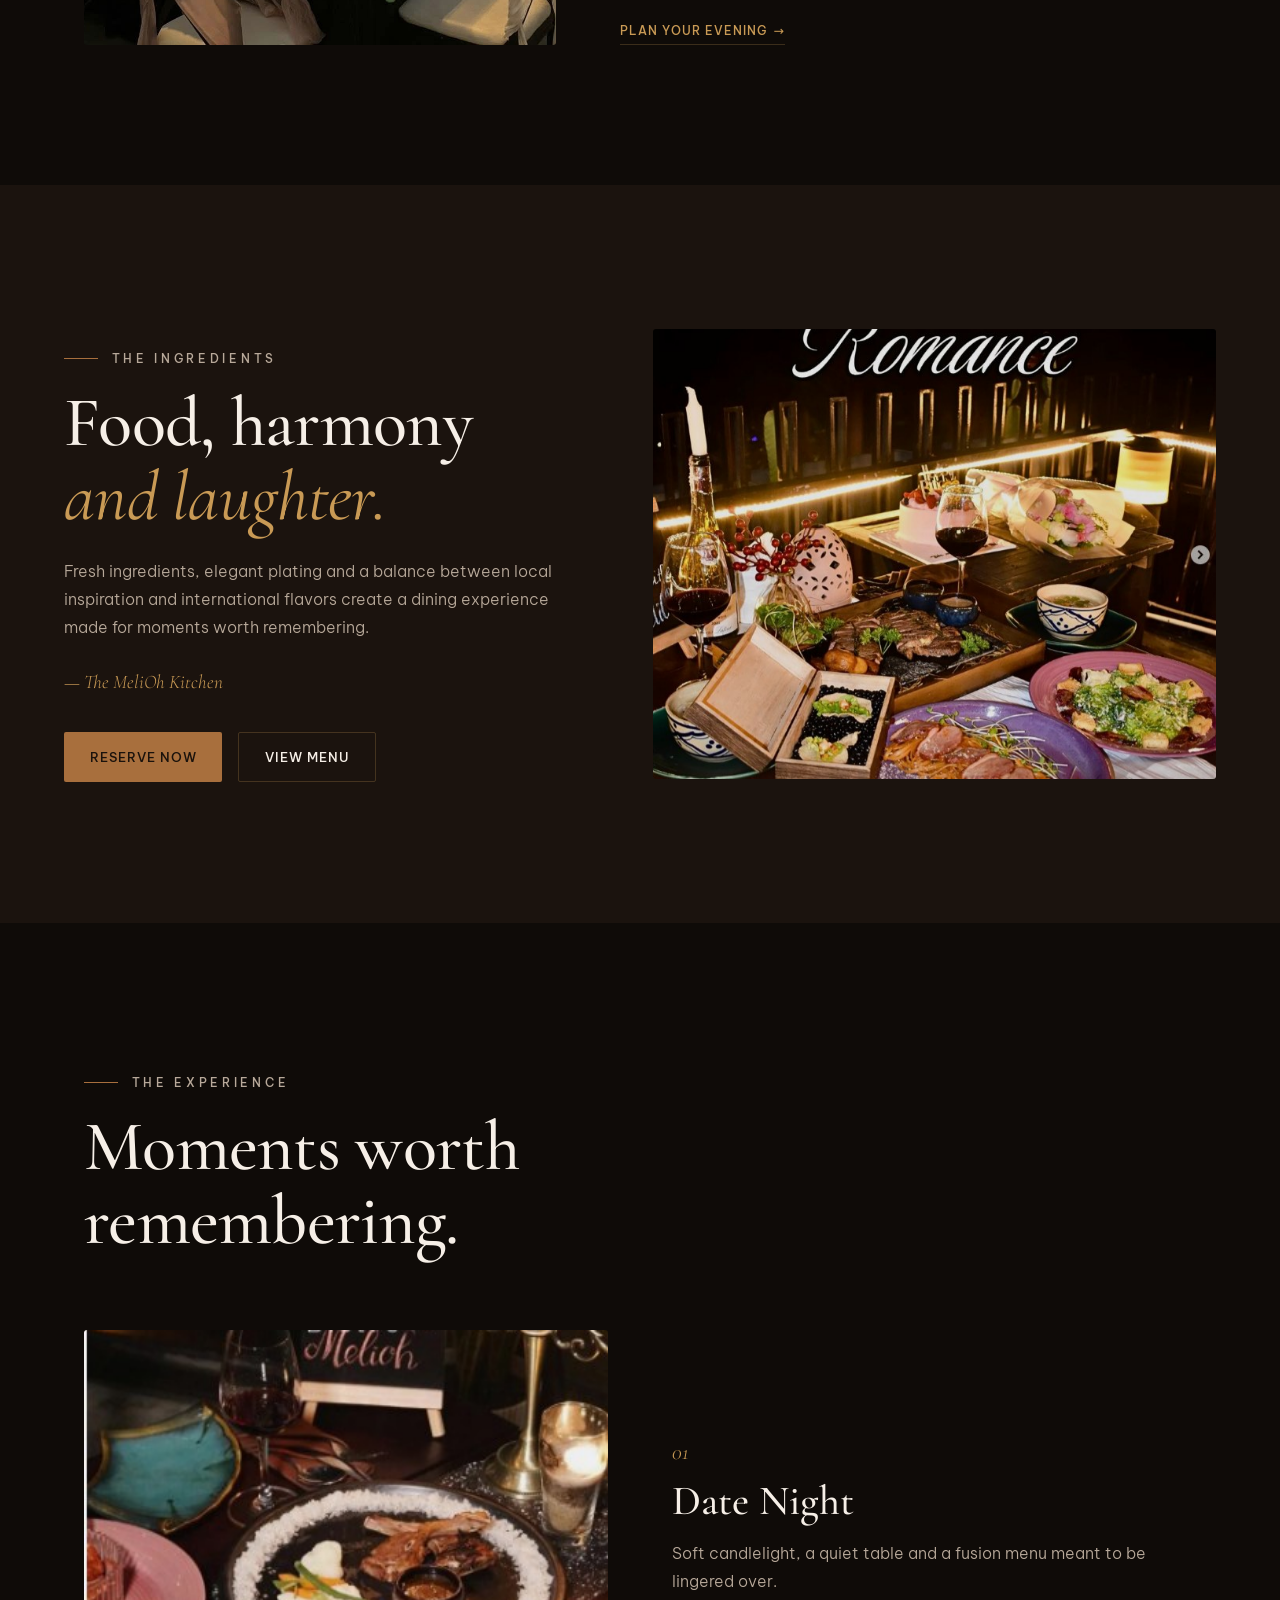
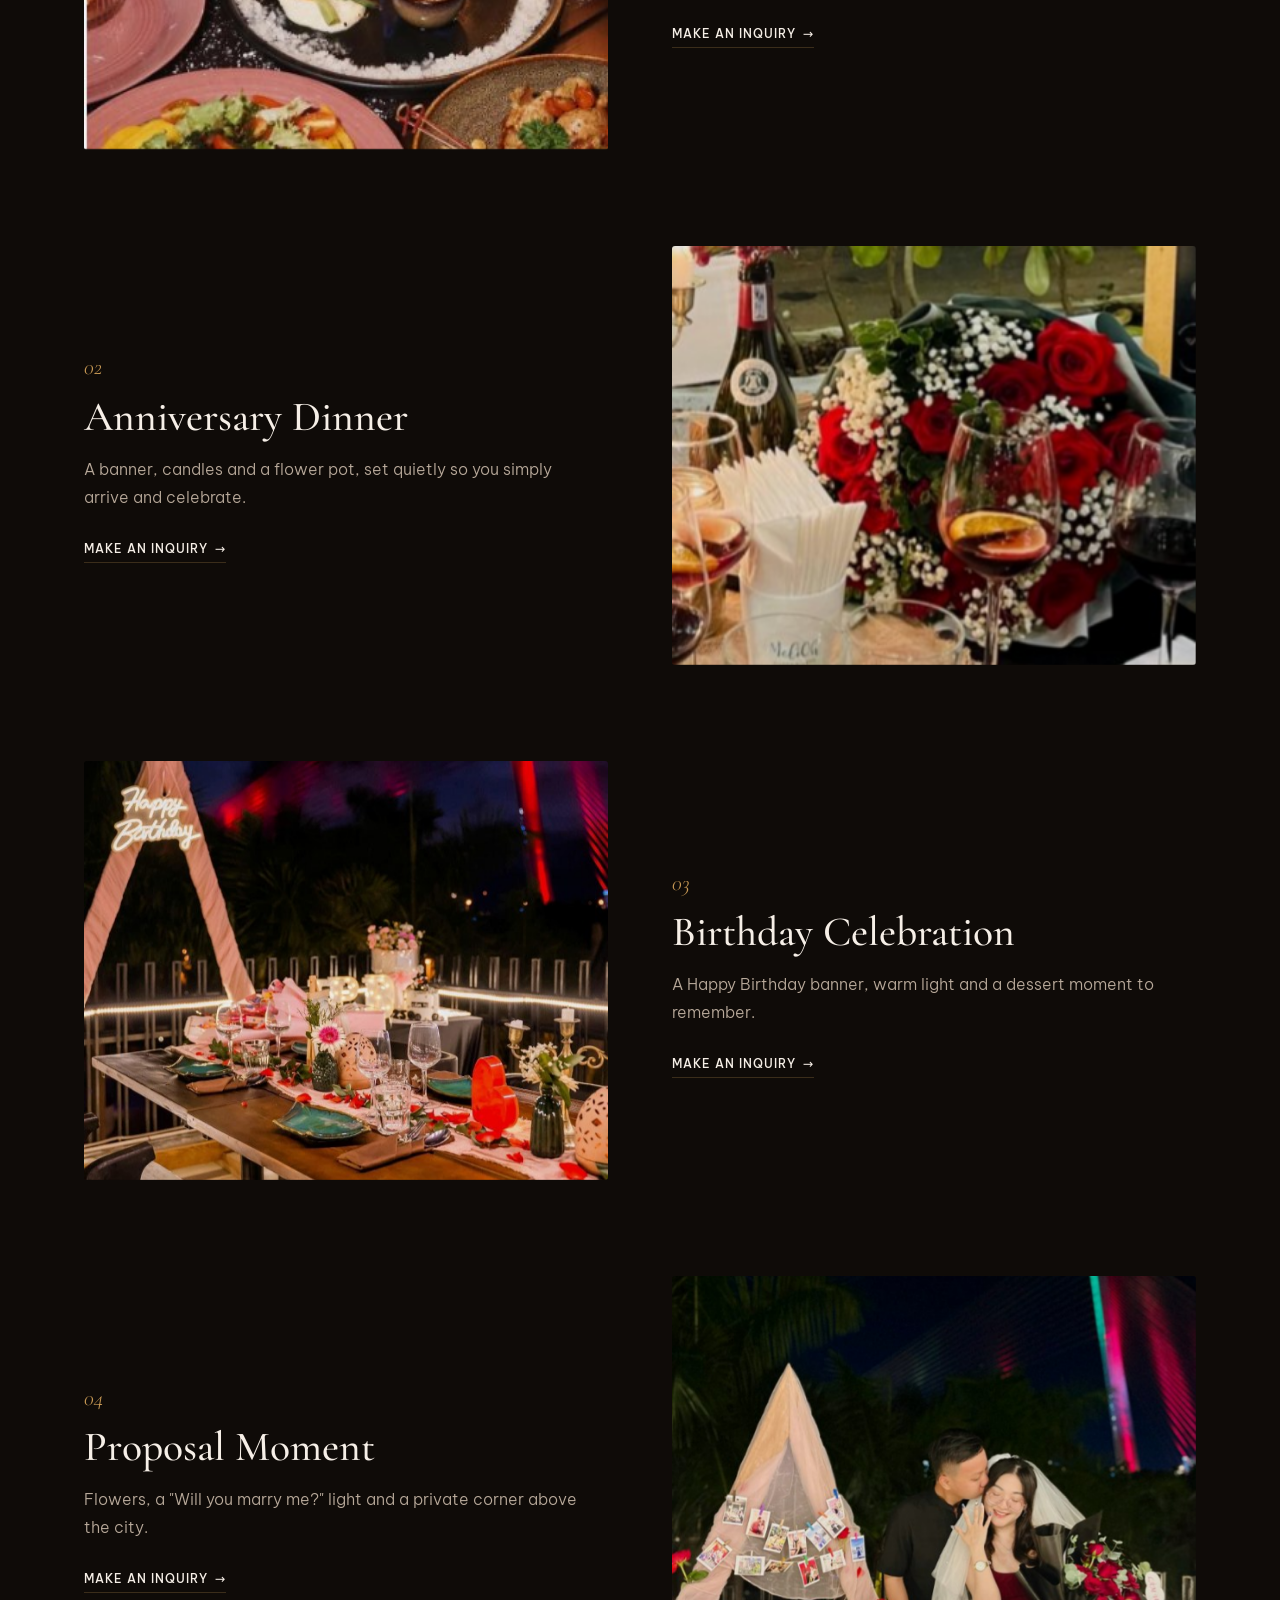
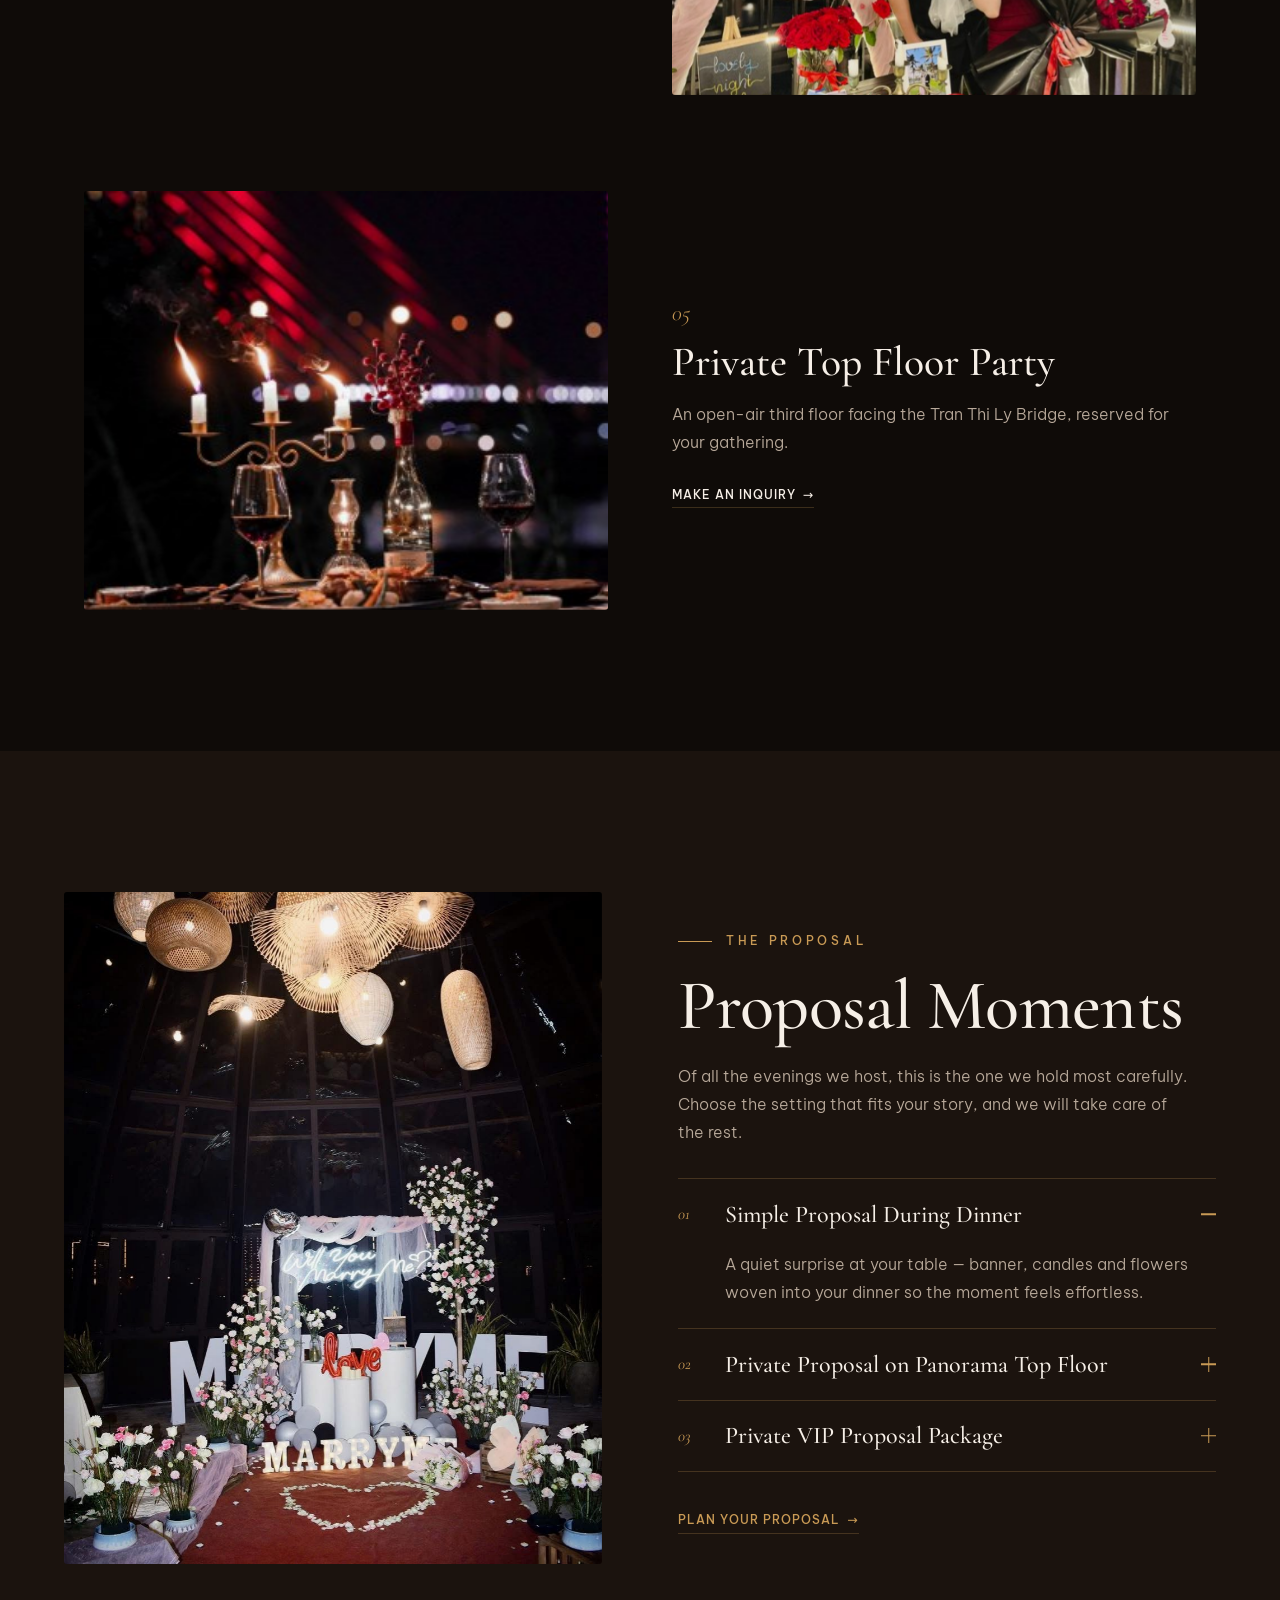
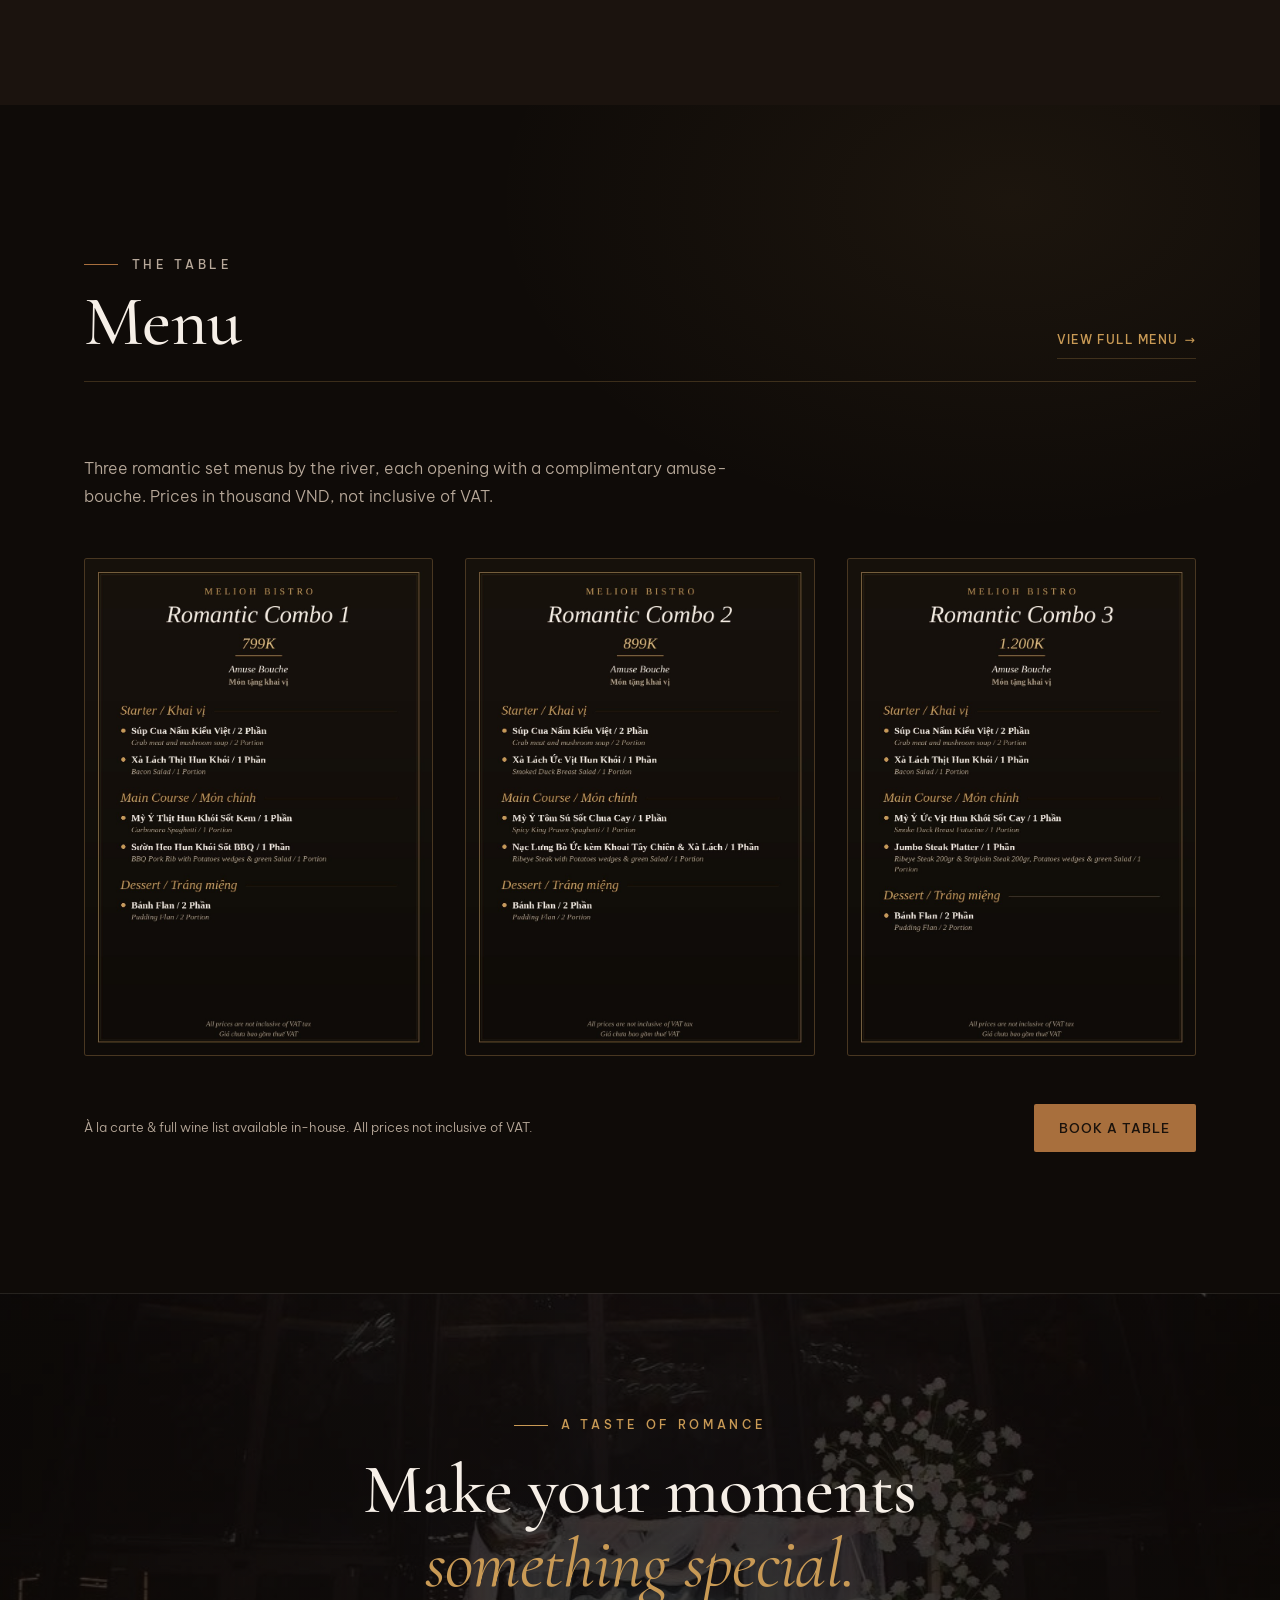
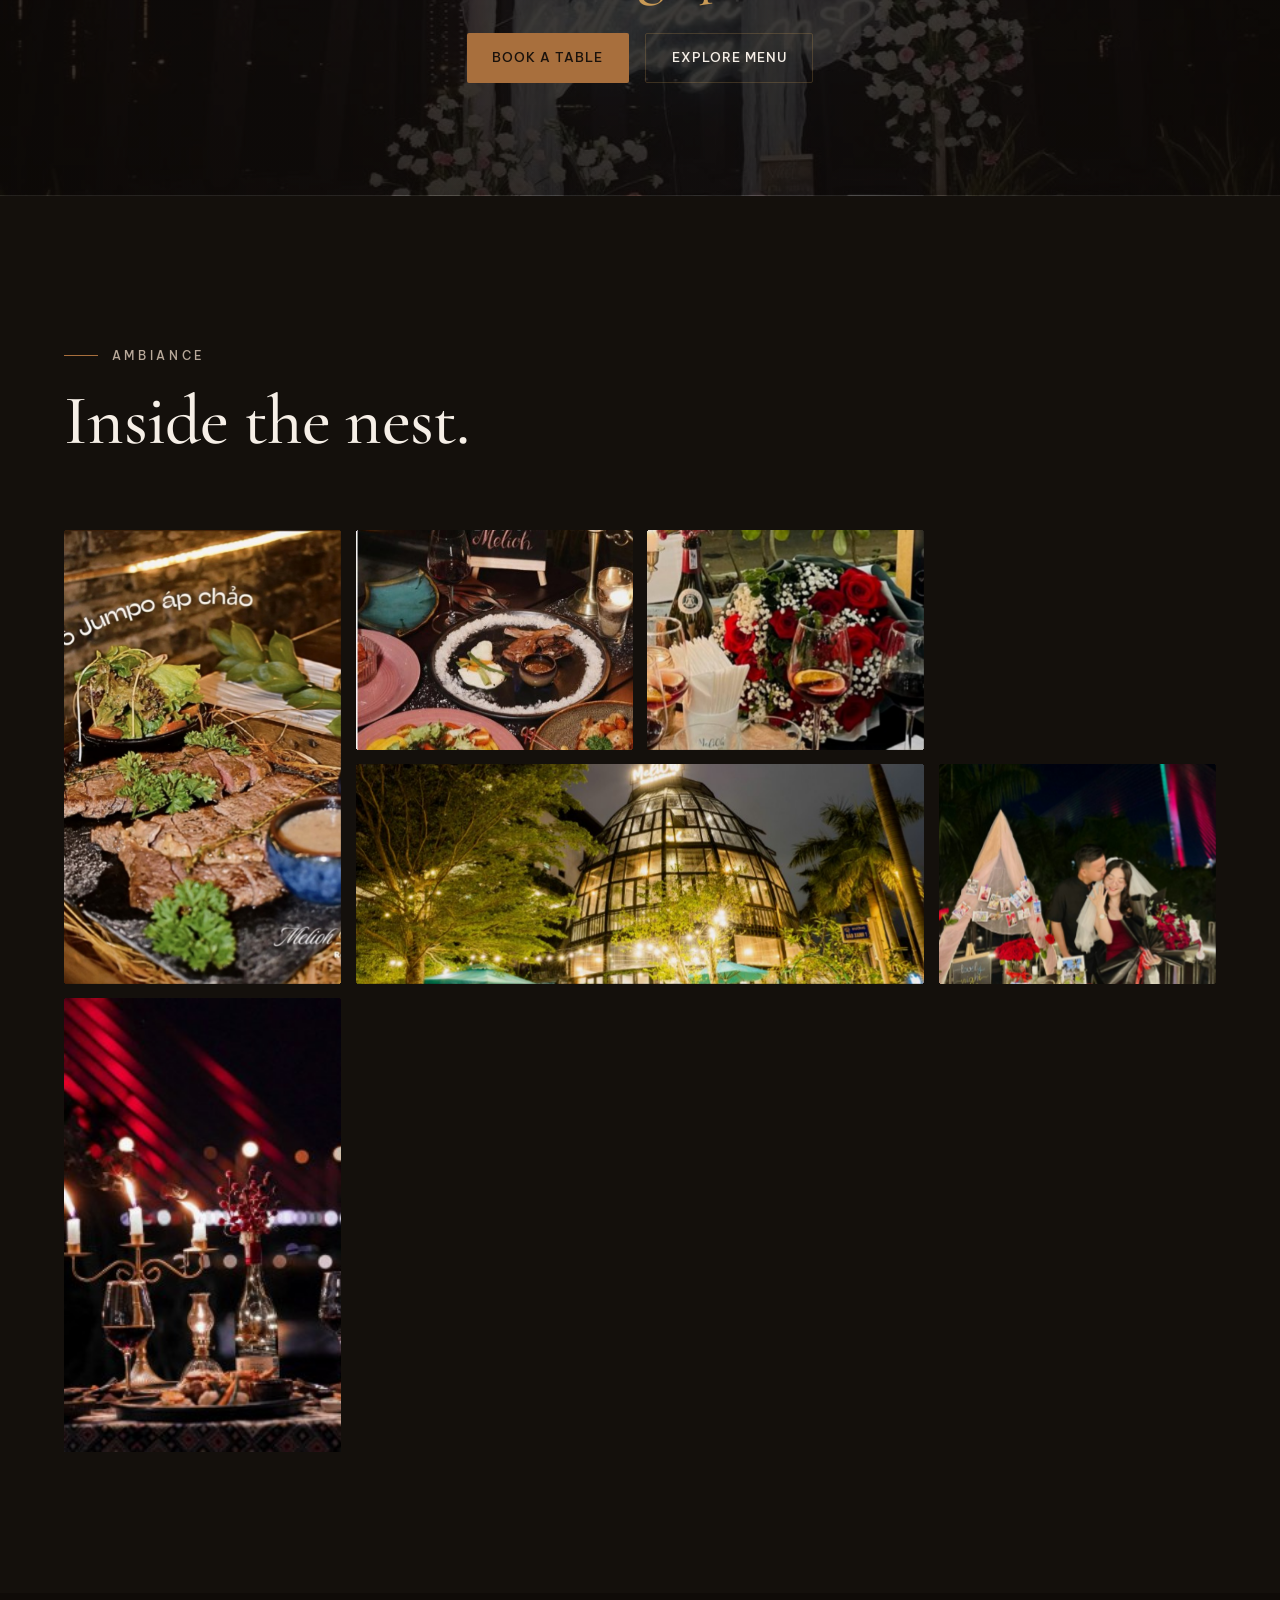
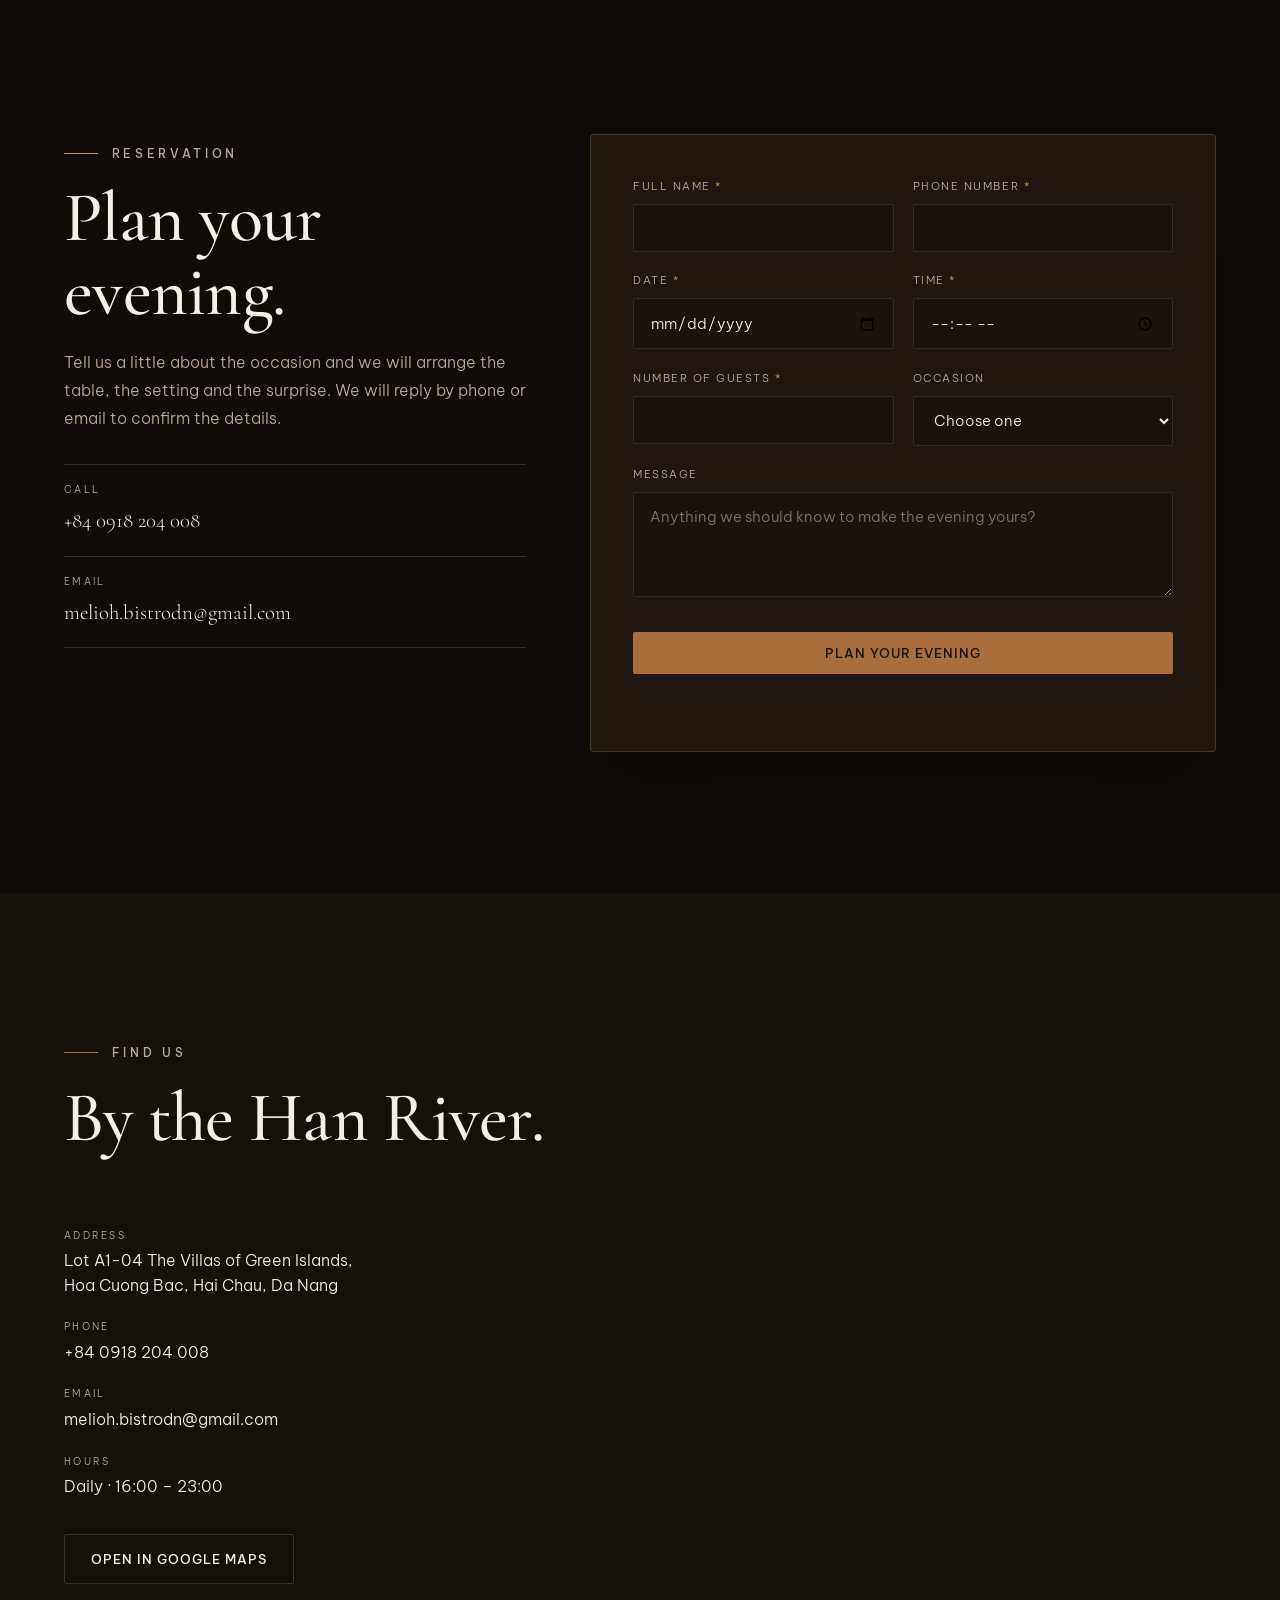
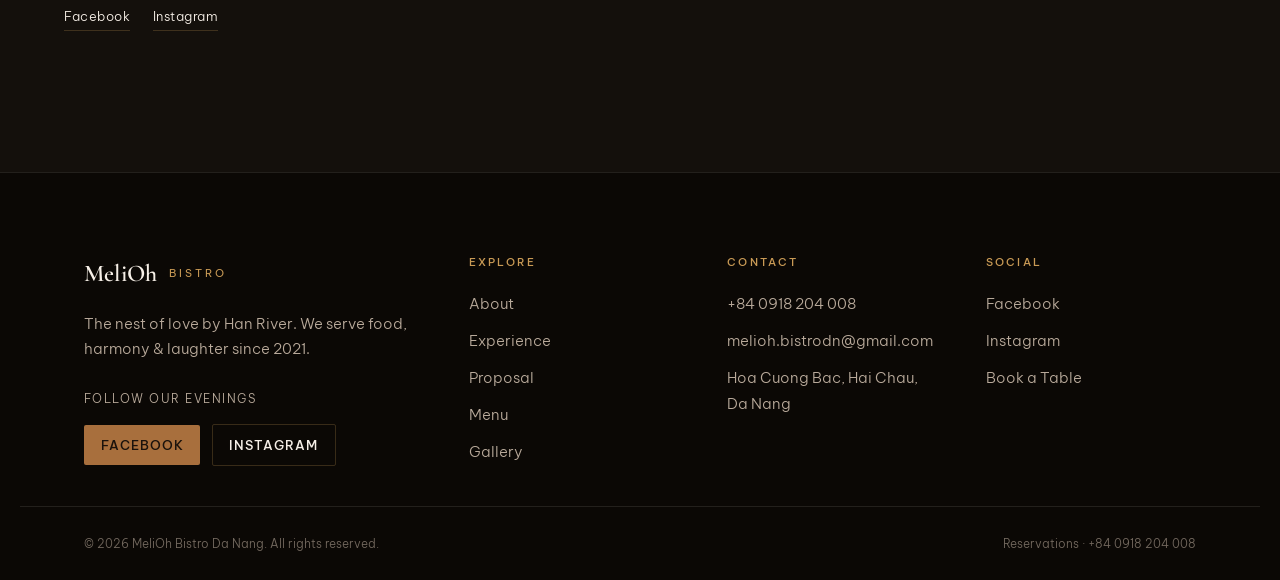
==== commit 945d9d60: "Harden booking system for production handoff Booking (main.js + index.html): - Honest demo mode: whe" ====
--- a/index.html
+++ b/index.html
@@ -7,13 +7,23 @@
   <meta name="description" content="MeliOh Bistro is a romantic fine dining destination in Da Nang. Candlelight dinners, anniversaries, birthdays and proposal moments by the Han River. Since 2021." />
   <meta name="theme-color" content="#0F0B08" />
 
-  <!-- Open Graph -->
+  <link rel="canonical" href="https://lemanhanhtu2208-web.github.io/melioh-bistro-remake/" />
+
+  <!-- Open Graph (Facebook / Zalo) -->
   <meta property="og:type" content="restaurant" />
+  <meta property="og:site_name" content="MeliOh Bistro Da Nang" />
+  <meta property="og:url" content="https://lemanhanhtu2208-web.github.io/melioh-bistro-remake/" />
   <meta property="og:title" content="MeliOh Bistro Da Nang — The Nest of Love by Han River" />
-  <meta property="og:description" content="Romantic fine dining, candlelight moments and unforgettable celebrations in Da Nang." />
+  <meta property="og:description" content="Romantic fine dining, candlelight moments and unforgettable celebrations by the Han River in Da Nang. Date nights, anniversaries, birthdays and proposals." />
   <meta property="og:image" content="https://lemanhanhtu2208-web.github.io/melioh-bistro-remake/melioh-hero-bg.jpg" />
-  <meta property="og:locale" content="en_US" />
+  <meta property="og:image:width" content="1672" />
+  <meta property="og:image:height" content="941" />
+  <meta property="og:image:alt" content="Candlelit riverside dinner table at MeliOh Bistro with a view of Tran Thi Ly Bridge" />
+  <meta property="og:locale" content="vi_VN" />
   <meta name="twitter:card" content="summary_large_image" />
+  <meta name="twitter:title" content="MeliOh Bistro Da Nang — The Nest of Love by Han River" />
+  <meta name="twitter:description" content="Romantic fine dining and unforgettable celebrations by the Han River in Da Nang." />
+  <meta name="twitter:image" content="https://lemanhanhtu2208-web.github.io/melioh-bistro-remake/melioh-hero-bg.jpg" />
 
   <link rel="preconnect" href="https://fonts.googleapis.com" />
   <link rel="preconnect" href="https://fonts.gstatic.com" crossorigin />
@@ -104,7 +114,7 @@
     <section class="story section" id="about">
       <div class="story__grid">
         <figure class="story__media reveal">
-          <img src="assets/melioh-story.jpg" alt="MeliOh Bistro glass dome with a long candlelit banquet table" />
+          <img loading="lazy" decoding="async" src="assets/melioh-story.jpg" alt="MeliOh Bistro glass dome with a long candlelit banquet table" />
         </figure>
         <div class="story__head reveal">
           <p class="story__index"><span>01</span> Our Story</p>
@@ -138,7 +148,7 @@
           </div>
         </div>
         <figure class="philosophy__media media reveal">
-          <img src="assets/melioh-european-dish.jpg" alt="A romantic set-menu spread at MeliOh Bistro" />
+          <img loading="lazy" decoding="async" src="assets/melioh-european-dish.jpg" alt="A romantic set-menu spread at MeliOh Bistro" />
         </figure>
       </div>
     </section>
@@ -152,7 +162,7 @@
 
       <div class="exp">
         <article class="exp__row reveal">
-          <figure class="exp__media media"><img src="assets/melioh-date-night.jpg" alt="Candlelit date night table at MeliOh Bistro" /></figure>
+          <figure class="exp__media media"><img loading="lazy" decoding="async" src="assets/melioh-date-night.jpg" alt="Candlelit date night table at MeliOh Bistro" /></figure>
           <div class="exp__text">
             <span class="exp__num">01</span>
             <h3>Date Night</h3>
@@ -162,7 +172,7 @@
         </article>
 
         <article class="exp__row exp__row--flip reveal">
-          <figure class="exp__media media"><img src="assets/melioh-anniversary.jpg" alt="Anniversary table with roses and wine at MeliOh Bistro" /></figure>
+          <figure class="exp__media media"><img loading="lazy" decoding="async" src="assets/melioh-anniversary.jpg" alt="Anniversary table with roses and wine at MeliOh Bistro" /></figure>
           <div class="exp__text">
             <span class="exp__num">02</span>
             <h3>Anniversary Dinner</h3>
@@ -172,7 +182,7 @@
         </article>
 
         <article class="exp__row reveal">
-          <figure class="exp__media media"><img src="assets/melioh-birthday.jpg" alt="Birthday celebration table setup at MeliOh Bistro" /></figure>
+          <figure class="exp__media media"><img loading="lazy" decoding="async" src="assets/melioh-birthday.jpg" alt="Birthday celebration table setup at MeliOh Bistro" /></figure>
           <div class="exp__text">
             <span class="exp__num">03</span>
             <h3>Birthday Celebration</h3>
@@ -182,7 +192,7 @@
         </article>
 
         <article class="exp__row exp__row--flip reveal">
-          <figure class="exp__media media"><img src="assets/melioh-proposal.jpg" alt="A couple at a riverside proposal setup at MeliOh Bistro" /></figure>
+          <figure class="exp__media media"><img loading="lazy" decoding="async" src="assets/melioh-proposal.jpg" alt="A couple at a riverside proposal setup at MeliOh Bistro" /></figure>
           <div class="exp__text">
             <span class="exp__num">04</span>
             <h3>Proposal Moment</h3>
@@ -192,7 +202,7 @@
         </article>
 
         <article class="exp__row reveal">
-          <figure class="exp__media media"><img src="assets/melioh-private-event.jpg" alt="Candlelit table with bridge view for a private event at MeliOh Bistro" /></figure>
+          <figure class="exp__media media"><img loading="lazy" decoding="async" src="assets/melioh-private-event.jpg" alt="Candlelit table with bridge view for a private event at MeliOh Bistro" /></figure>
           <div class="exp__text">
             <span class="exp__num">05</span>
             <h3>Private Top Floor Party</h3>
@@ -207,7 +217,7 @@
     <section class="proposal section" id="proposal">
       <div class="proposal__grid">
         <figure class="proposal__media media reveal">
-          <img src="assets/melioh-proposal-setup.jpg" alt="Will-you-marry-me proposal setup with flowers and lights at MeliOh Bistro" />
+          <img loading="lazy" decoding="async" src="assets/melioh-proposal-setup.jpg" alt="Will-you-marry-me proposal setup with flowers and lights at MeliOh Bistro" />
         </figure>
         <div class="proposal__body reveal">
           <p class="eyebrow eyebrow--gold">The Proposal</p>
@@ -267,9 +277,9 @@
       <p class="menu__intro reveal">Three romantic set menus by the river, each opening with a complimentary amuse-bouche. Prices in thousand VND, not inclusive of VAT.</p>
 
       <div class="menu__sets">
-        <figure class="menu-set reveal"><img src="assets/melioh-menu-1.jpg" alt="MeliOh Romantic Combo 1 set menu, 799K" loading="lazy" /><figcaption>Romantic Combo 1 · 799K</figcaption></figure>
-        <figure class="menu-set reveal"><img src="assets/melioh-menu-2.jpg" alt="MeliOh Romantic Combo 2 set menu, 899K" loading="lazy" /><figcaption>Romantic Combo 2 · 899K</figcaption></figure>
-        <figure class="menu-set reveal"><img src="assets/melioh-menu-3.jpg" alt="MeliOh Romantic Combo 3 set menu, 1.200K" loading="lazy" /><figcaption>Romantic Combo 3 · 1.200K</figcaption></figure>
+        <figure class="menu-set reveal"><img src="assets/melioh-menu-1.jpg" alt="MeliOh Romantic Combo 1 set menu, 799K" loading="lazy" decoding="async" /><figcaption>Romantic Combo 1 · 799K</figcaption></figure>
+        <figure class="menu-set reveal"><img src="assets/melioh-menu-2.jpg" alt="MeliOh Romantic Combo 2 set menu, 899K" loading="lazy" decoding="async" /><figcaption>Romantic Combo 2 · 899K</figcaption></figure>
+        <figure class="menu-set reveal"><img src="assets/melioh-menu-3.jpg" alt="MeliOh Romantic Combo 3 set menu, 1.200K" loading="lazy" decoding="async" /><figcaption>Romantic Combo 3 · 1.200K</figcaption></figure>
       </div>
 
       <div class="menu__foot reveal">
@@ -297,12 +307,12 @@
         <h2 class="display">Inside the nest.</h2>
       </header>
       <div class="collage reveal">
-        <figure class="collage__item collage__item--tall media"><img src="assets/melioh-steak.jpg" alt="Jumbo beef platter, pan-seared, at MeliOh Bistro" /><figcaption>Khay bò Jumbo áp chảo</figcaption></figure>
-        <figure class="collage__item media"><img src="assets/melioh-date-night.jpg" alt="Candlelit table detail at MeliOh Bistro" /><figcaption>Candlelight table</figcaption></figure>
-        <figure class="collage__item media"><img src="assets/melioh-anniversary.jpg" alt="Roses and wine at MeliOh Bistro" /><figcaption>Set for two</figcaption></figure>
-        <figure class="collage__item collage__item--wide media"><img src="assets/melioh-exterior.jpg" alt="MeliOh Bistro glass dome exterior at night" /><figcaption>Bridge view, top floor</figcaption></figure>
-        <figure class="collage__item media"><img src="assets/melioh-proposal.jpg" alt="Proposal setup at MeliOh Bistro" /><figcaption>Proposal setup</figcaption></figure>
-        <figure class="collage__item collage__item--tall media"><img src="assets/melioh-private-event.jpg" alt="Candlelight with bridge view at MeliOh Bistro" /><figcaption>On the plate</figcaption></figure>
+        <figure class="collage__item collage__item--tall media"><img loading="lazy" decoding="async" src="assets/melioh-steak.jpg" alt="Jumbo beef platter, pan-seared, at MeliOh Bistro" /><figcaption>Khay bò Jumbo áp chảo</figcaption></figure>
+        <figure class="collage__item media"><img loading="lazy" decoding="async" src="assets/melioh-date-night.jpg" alt="Candlelit table detail at MeliOh Bistro" /><figcaption>Candlelight table</figcaption></figure>
+        <figure class="collage__item media"><img loading="lazy" decoding="async" src="assets/melioh-anniversary.jpg" alt="Roses and wine at MeliOh Bistro" /><figcaption>Set for two</figcaption></figure>
+        <figure class="collage__item collage__item--wide media"><img loading="lazy" decoding="async" src="assets/melioh-exterior.jpg" alt="MeliOh Bistro glass dome exterior at night" /><figcaption>Bridge view, top floor</figcaption></figure>
+        <figure class="collage__item media"><img loading="lazy" decoding="async" src="assets/melioh-proposal.jpg" alt="Proposal setup at MeliOh Bistro" /><figcaption>Proposal setup</figcaption></figure>
+        <figure class="collage__item collage__item--tall media"><img loading="lazy" decoding="async" src="assets/melioh-private-event.jpg" alt="Candlelight with bridge view at MeliOh Bistro" /><figcaption>On the plate</figcaption></figure>
       </div>
     </section>
 
@@ -422,11 +432,11 @@
           <span class="logo__name">MeliOh</span><span class="logo__tag">Bistro</span>
         </a>
         <p>The nest of love by Han River. We serve food, harmony &amp; laughter since 2021.</p>
-        <form class="footer__news" id="newsletterForm" action="https://formspree.io/f/your-form-id" method="POST" novalidate>
-          <label for="news-email" class="sr-only">Email address</label>
-          <input type="email" id="news-email" name="email" placeholder="Your email address" required />
-          <button type="submit" class="btn btn--copper">Subscribe</button>
-        </form>
+        <div class="footer__follow">
+          <span>Follow our evenings</span>
+          <a href="https://www.facebook.com/melioh.bistrodn" target="_blank" rel="noopener noreferrer" class="btn btn--copper">Facebook</a>
+          <a href="https://www.instagram.com/melioh.bistrodn/" target="_blank" rel="noopener noreferrer" class="btn btn--line">Instagram</a>
+        </div>
       </div>
       <nav class="footer__col" aria-label="Quick links">
         <h4>Explore</h4>
@@ -451,7 +461,7 @@
     </div>
     <div class="footer__base">
       <span>© <span id="year"></span> MeliOh Bistro Da Nang. All rights reserved.</span>
-      <span>A remake concept · design study</span>
+      <span>Reservations · <a href="tel:+840918204008">+84 0918 204 008</a></span>
     </div>
   </footer>
 
--- a/styles.css
+++ b/styles.css
@@ -408,7 +408,7 @@
   padding: clamp(4rem, 9vw, 7rem) var(--gut);
   background:
     linear-gradient(rgba(15,11,8,0.74), rgba(15,11,8,0.84)),
-    url("https://images.unsplash.com/photo-1530103862676-de8c9debad1d?auto=format&fit=crop&w=2000&q=80") center/cover no-repeat;
+    url("assets/melioh-proposal-setup.jpg") center/cover no-repeat;
   border-top: 1px solid var(--line-soft); border-bottom: 1px solid var(--line-soft);
 }
 .cta-band__inner { max-width: 44rem; margin: 0 auto; }
@@ -506,14 +506,12 @@
 }
 .logo--light { color: var(--text); }
 .footer__brand p { margin-top: 1rem; font-size: 0.92rem; max-width: 24rem; }
-.footer__news { display: flex; gap: 0.6rem; margin-top: 1.6rem; max-width: 24rem; }
-.footer__news input {
-  flex: 1; font-family: var(--sans); font-size: 0.9rem; font-weight: 300;
-  background: var(--card); border: 1px solid var(--line-soft); border-radius: 2px;
-  padding: 0.8rem 1rem; color: var(--text);
-}
-.footer__news input:focus { outline: none; border-color: var(--gold); }
-.footer__news .btn { padding: 0.8em 1.2em; }
+.footer__follow { display: flex; flex-wrap: wrap; align-items: center; gap: 0.7rem; margin-top: 1.6rem; }
+.footer__follow span {
+  width: 100%; font-size: 0.78rem; letter-spacing: 0.12em; text-transform: uppercase;
+  color: var(--text-dim); margin-bottom: 0.2rem;
+}
+.footer__follow .btn { padding: 0.7em 1.3em; }
 .footer__col { display: flex; flex-direction: column; gap: 0.7rem; }
 .footer__col h4 { font-family: var(--sans); font-weight: 500; font-size: 0.7rem; letter-spacing: 0.2em; text-transform: uppercase; color: var(--gold); margin-bottom: 0.5rem; }
 .footer__col a, .footer__col span { font-size: 0.92rem; transition: color 0.3s; }
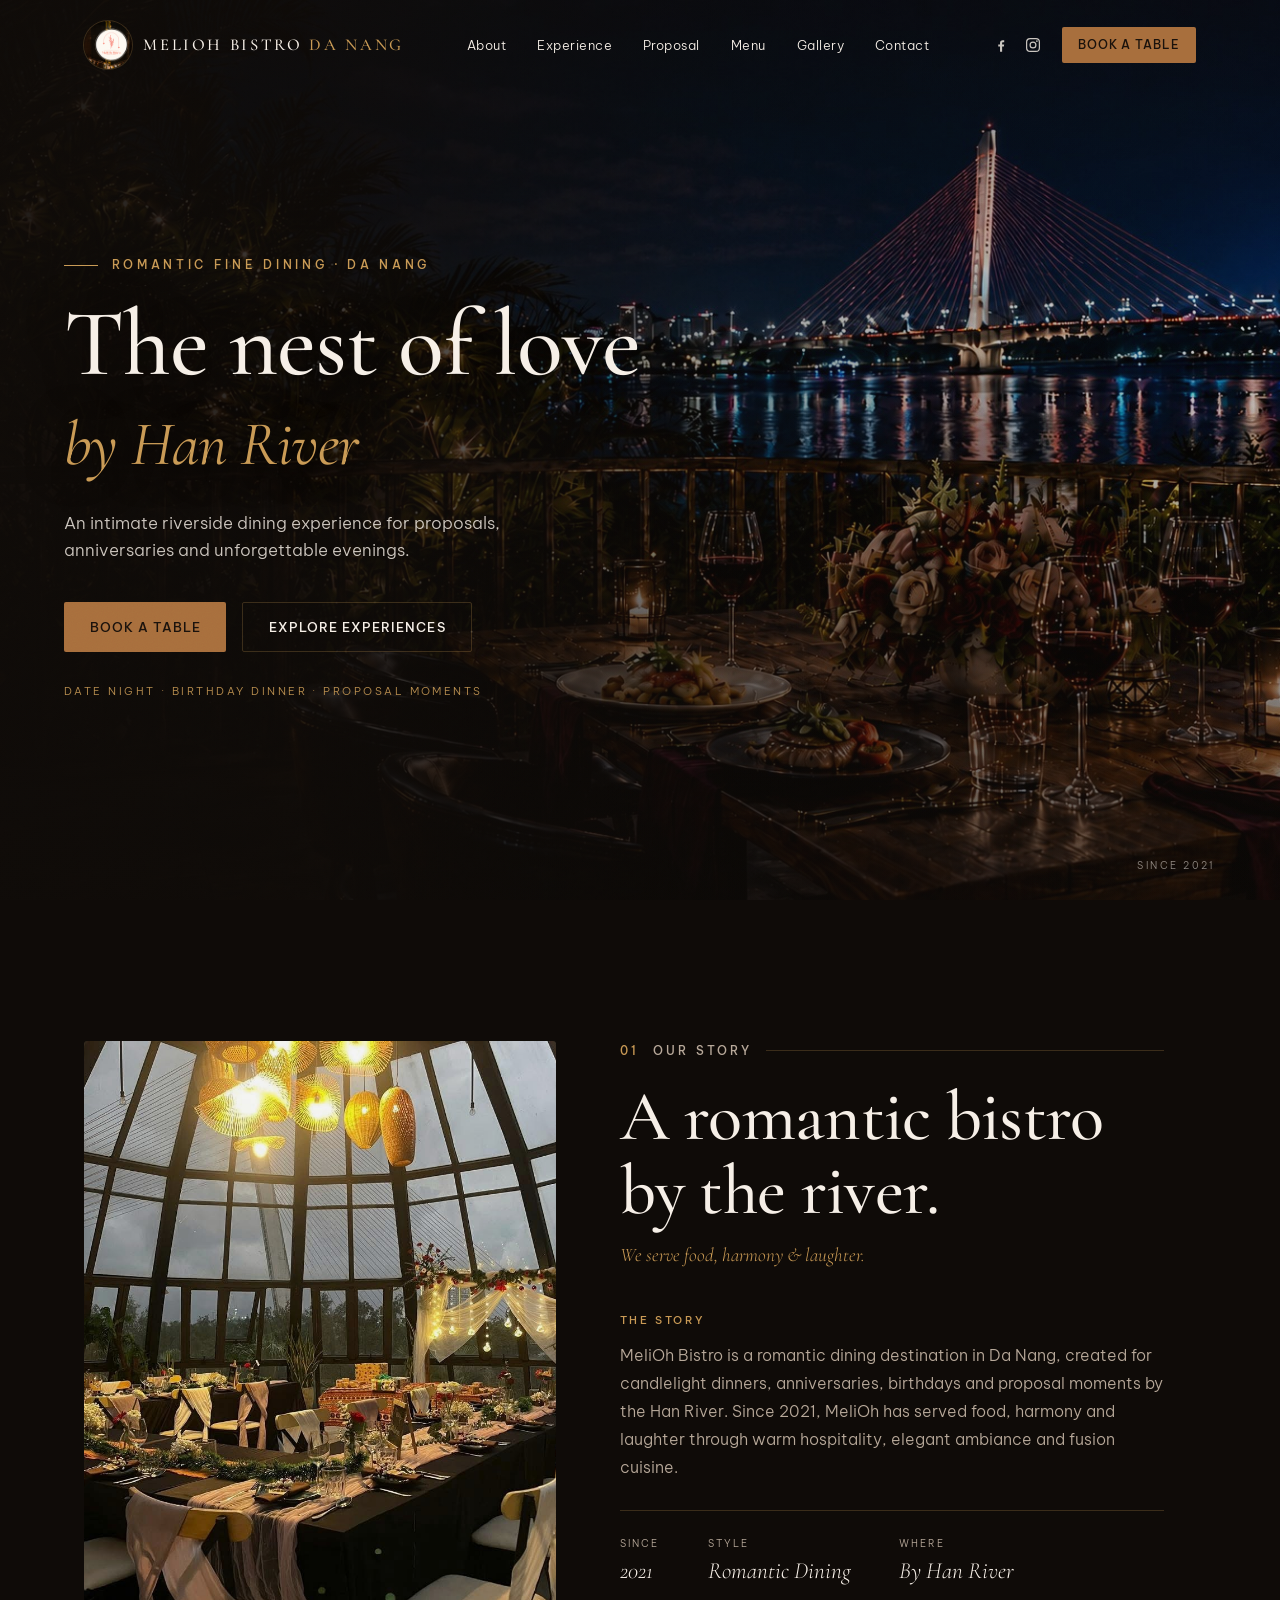
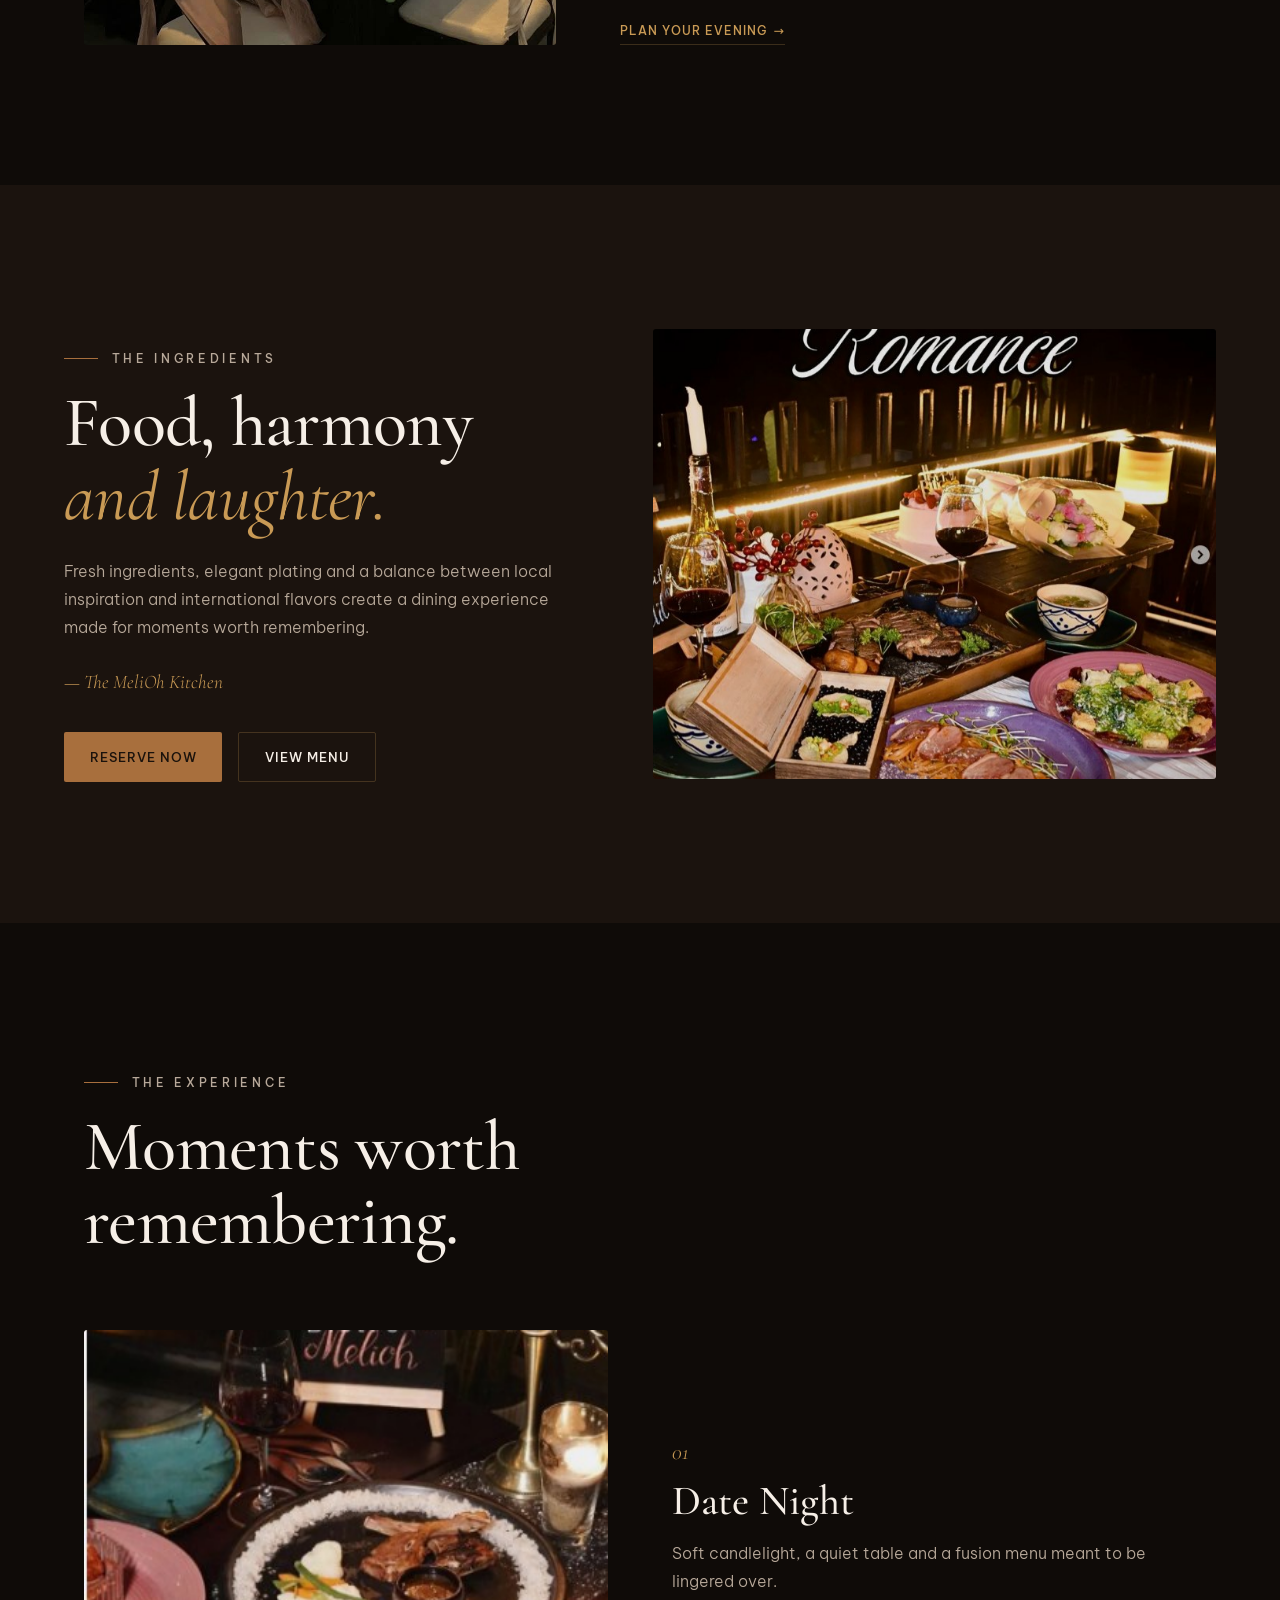
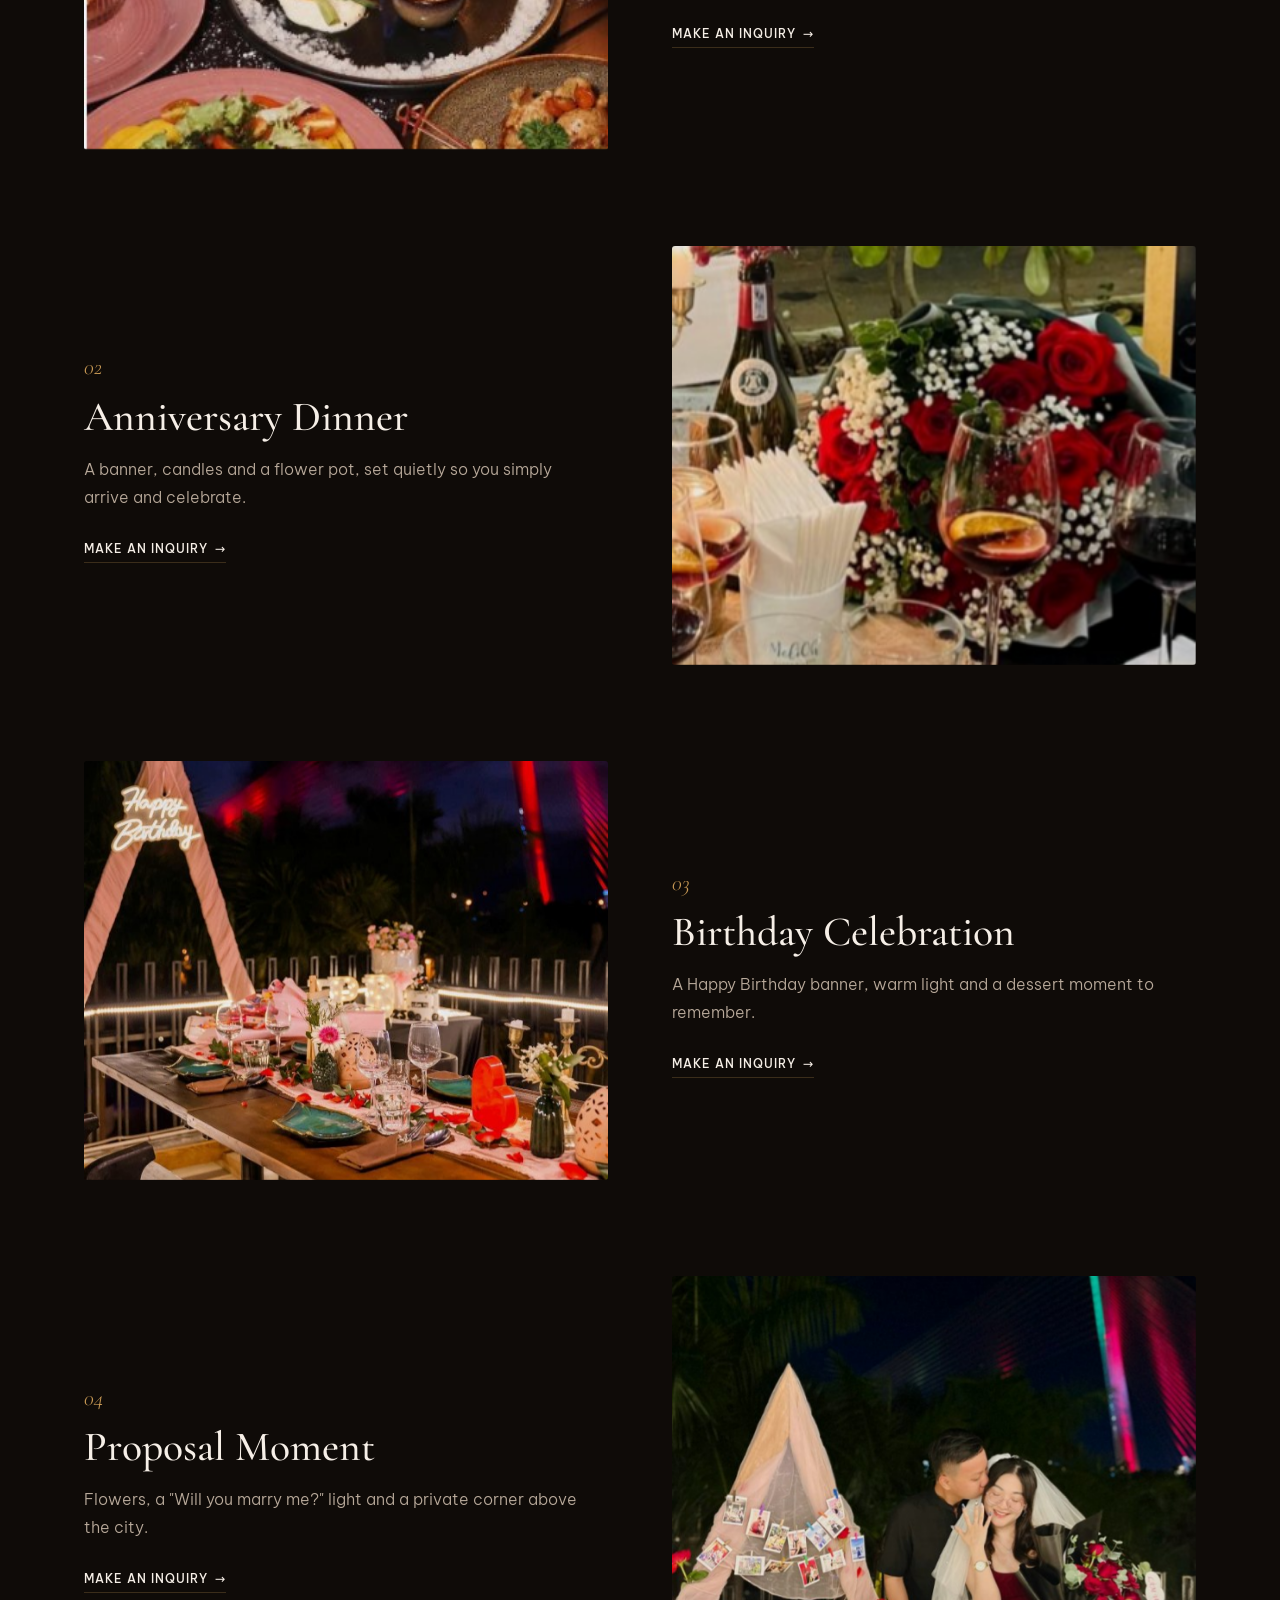
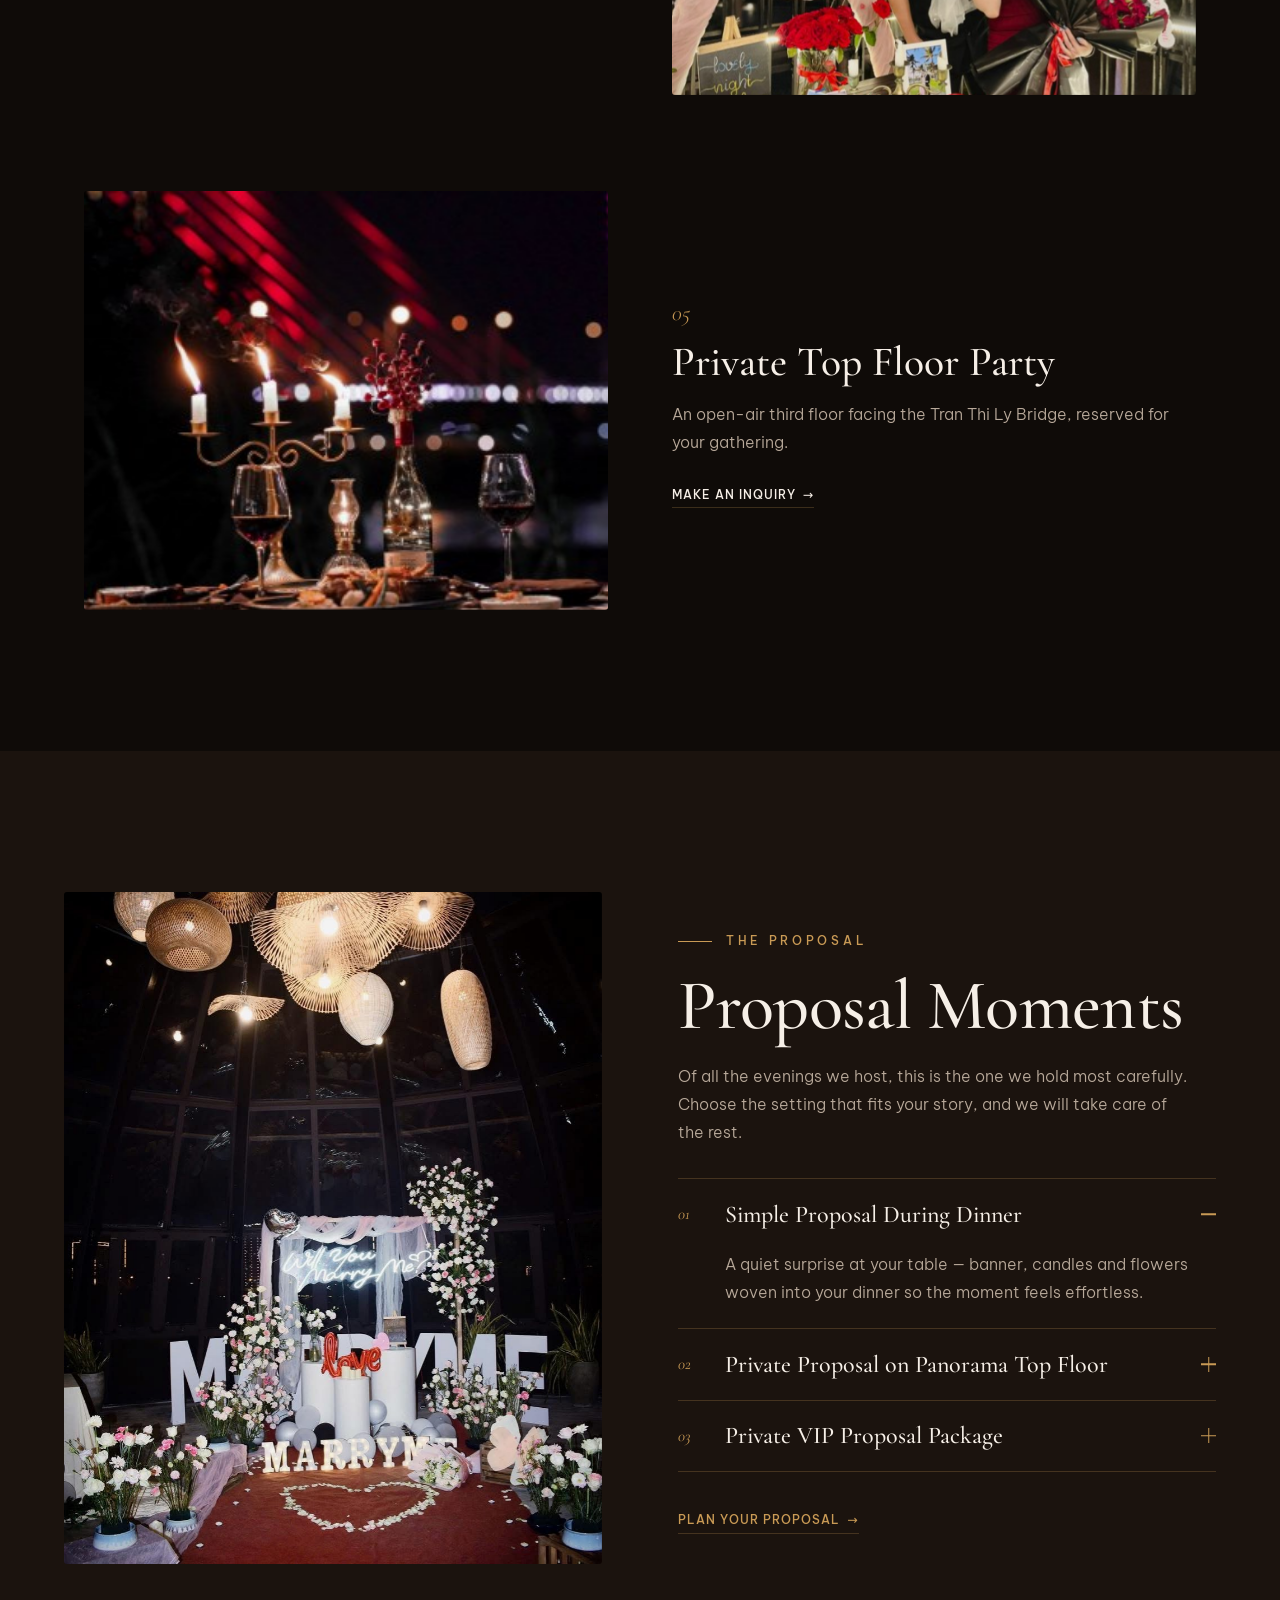
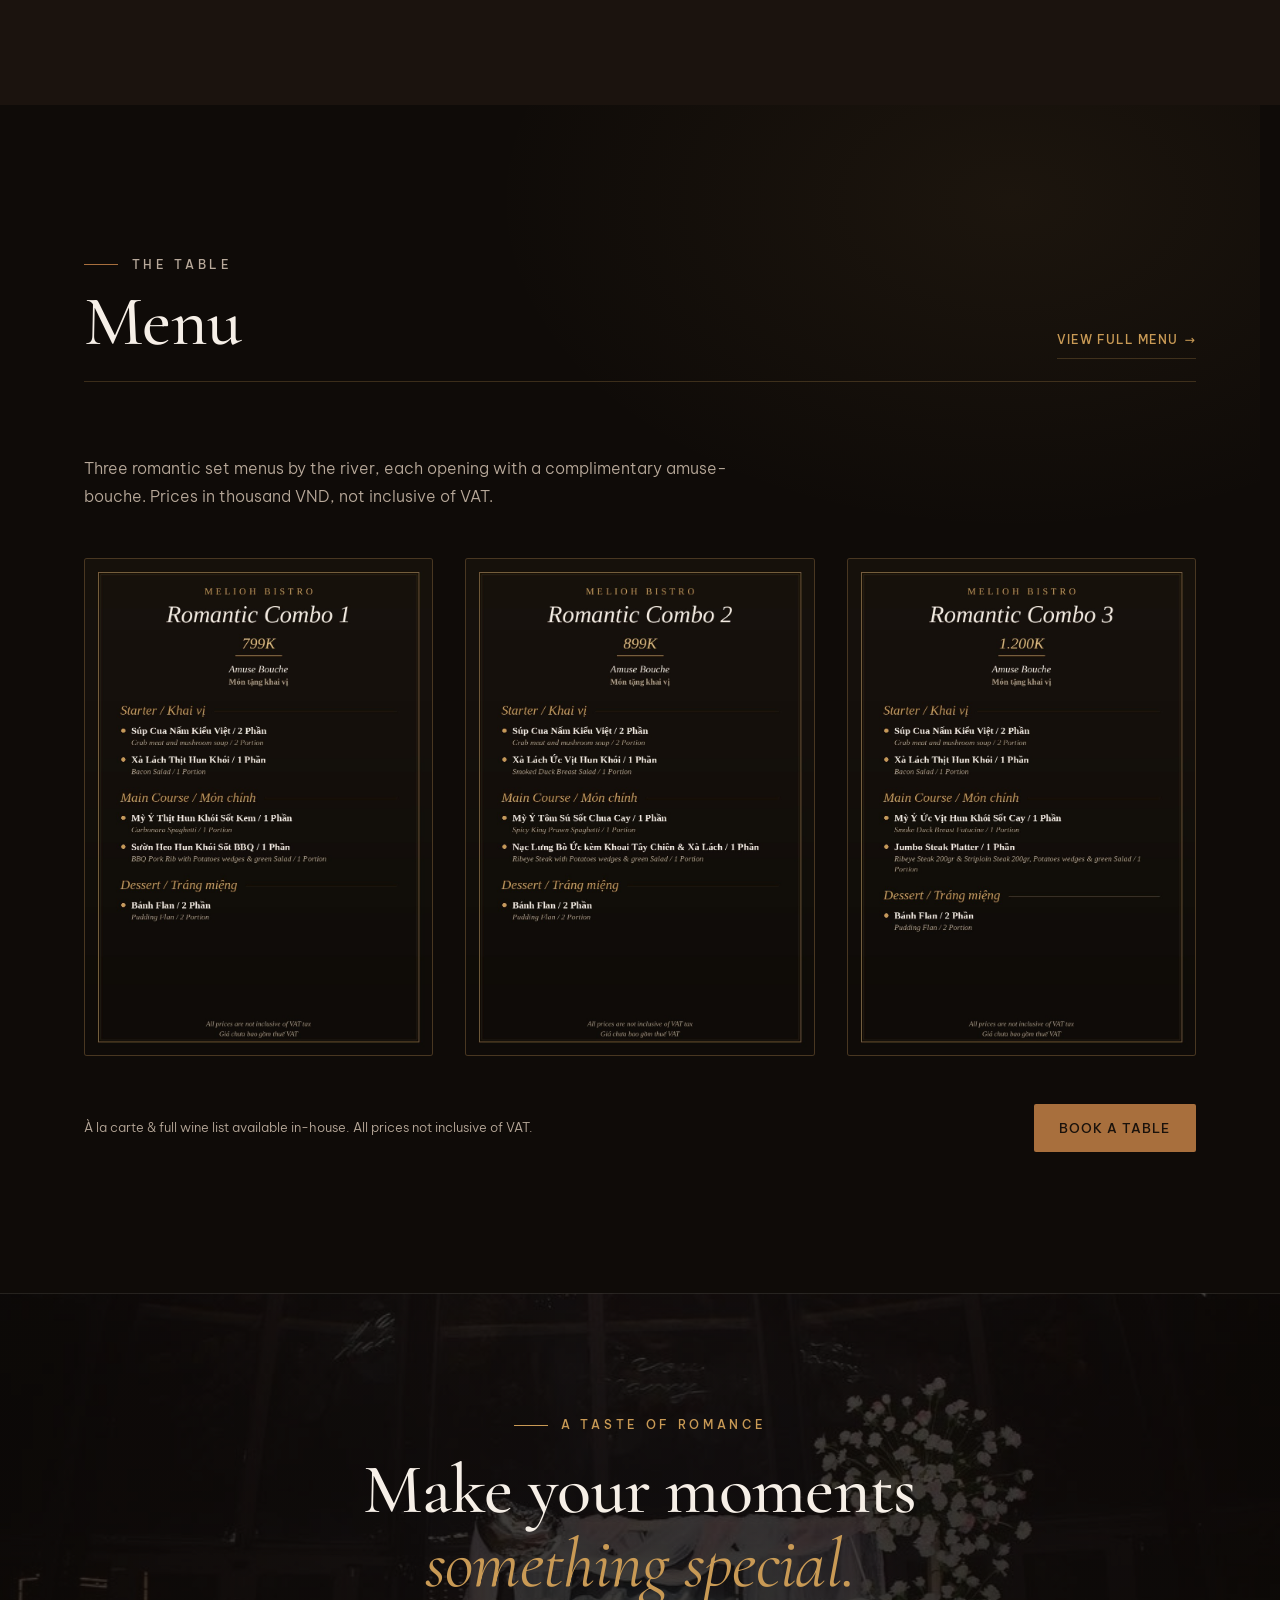
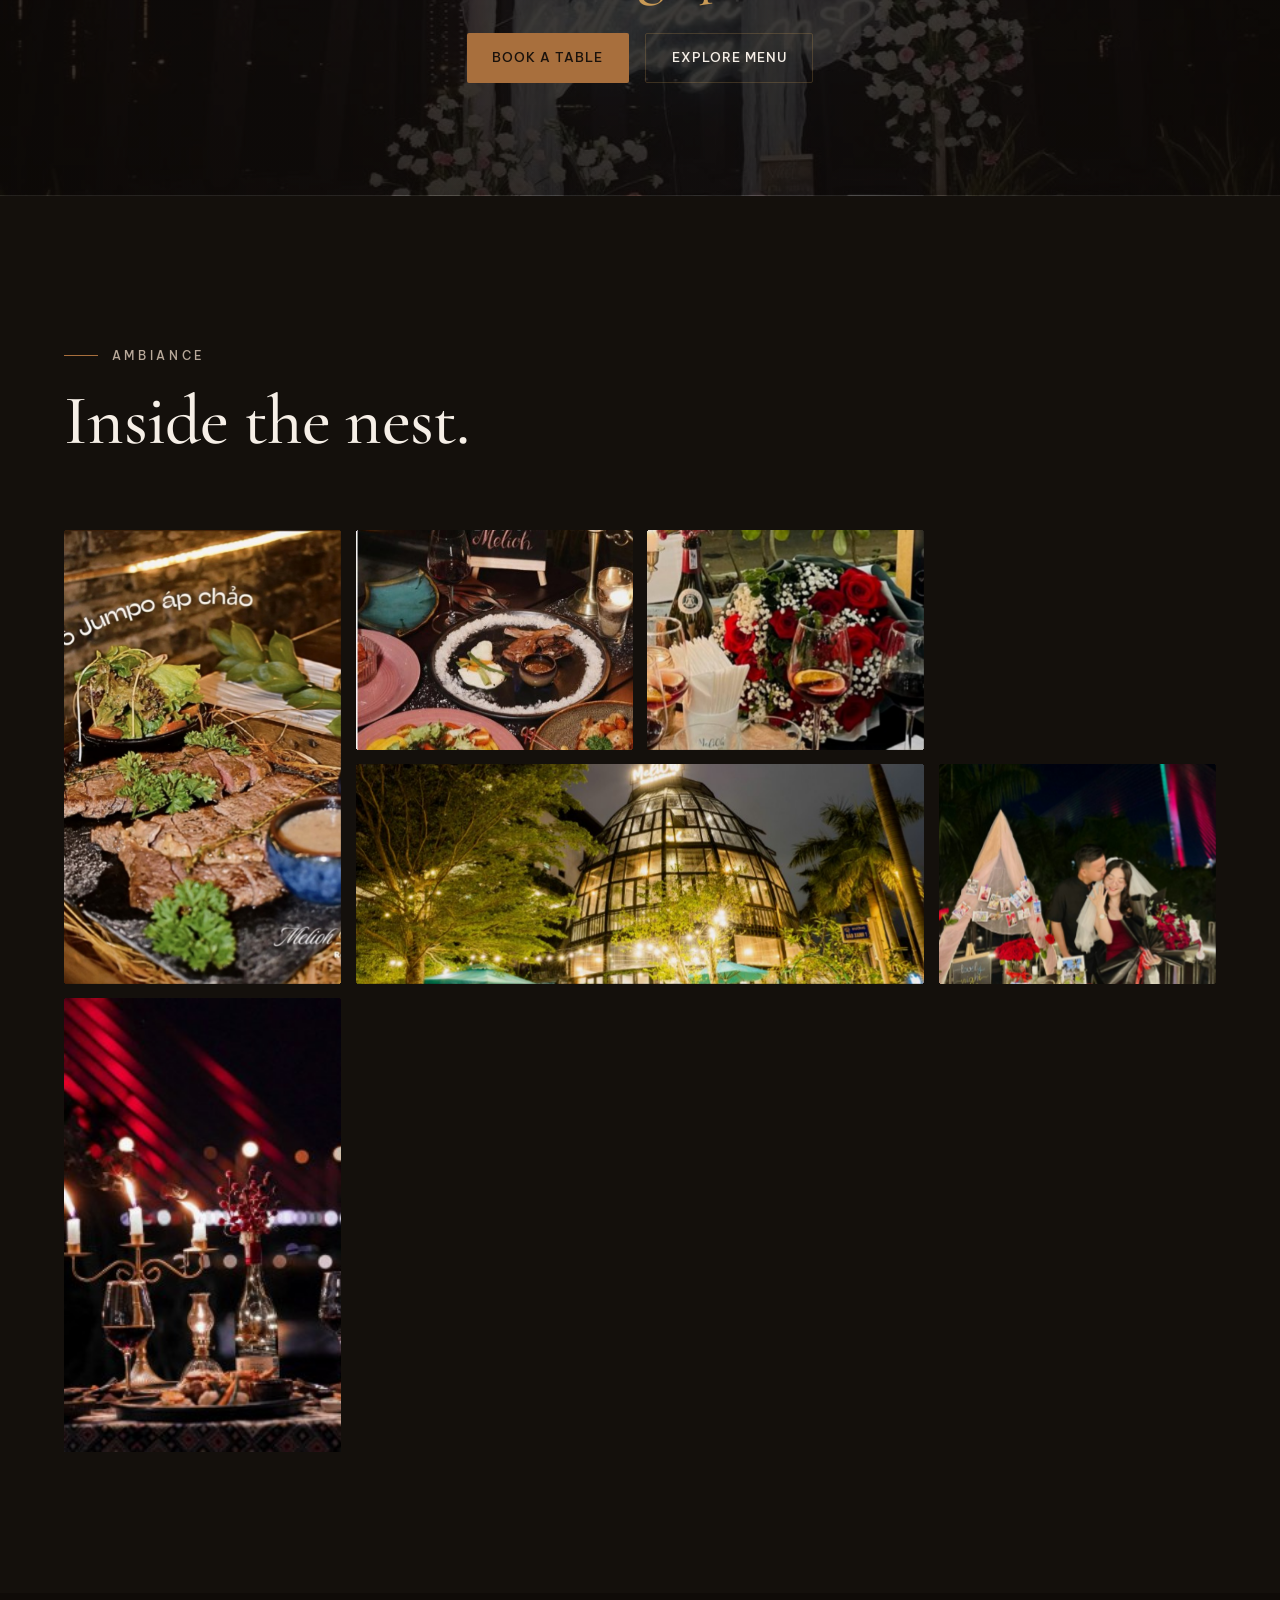
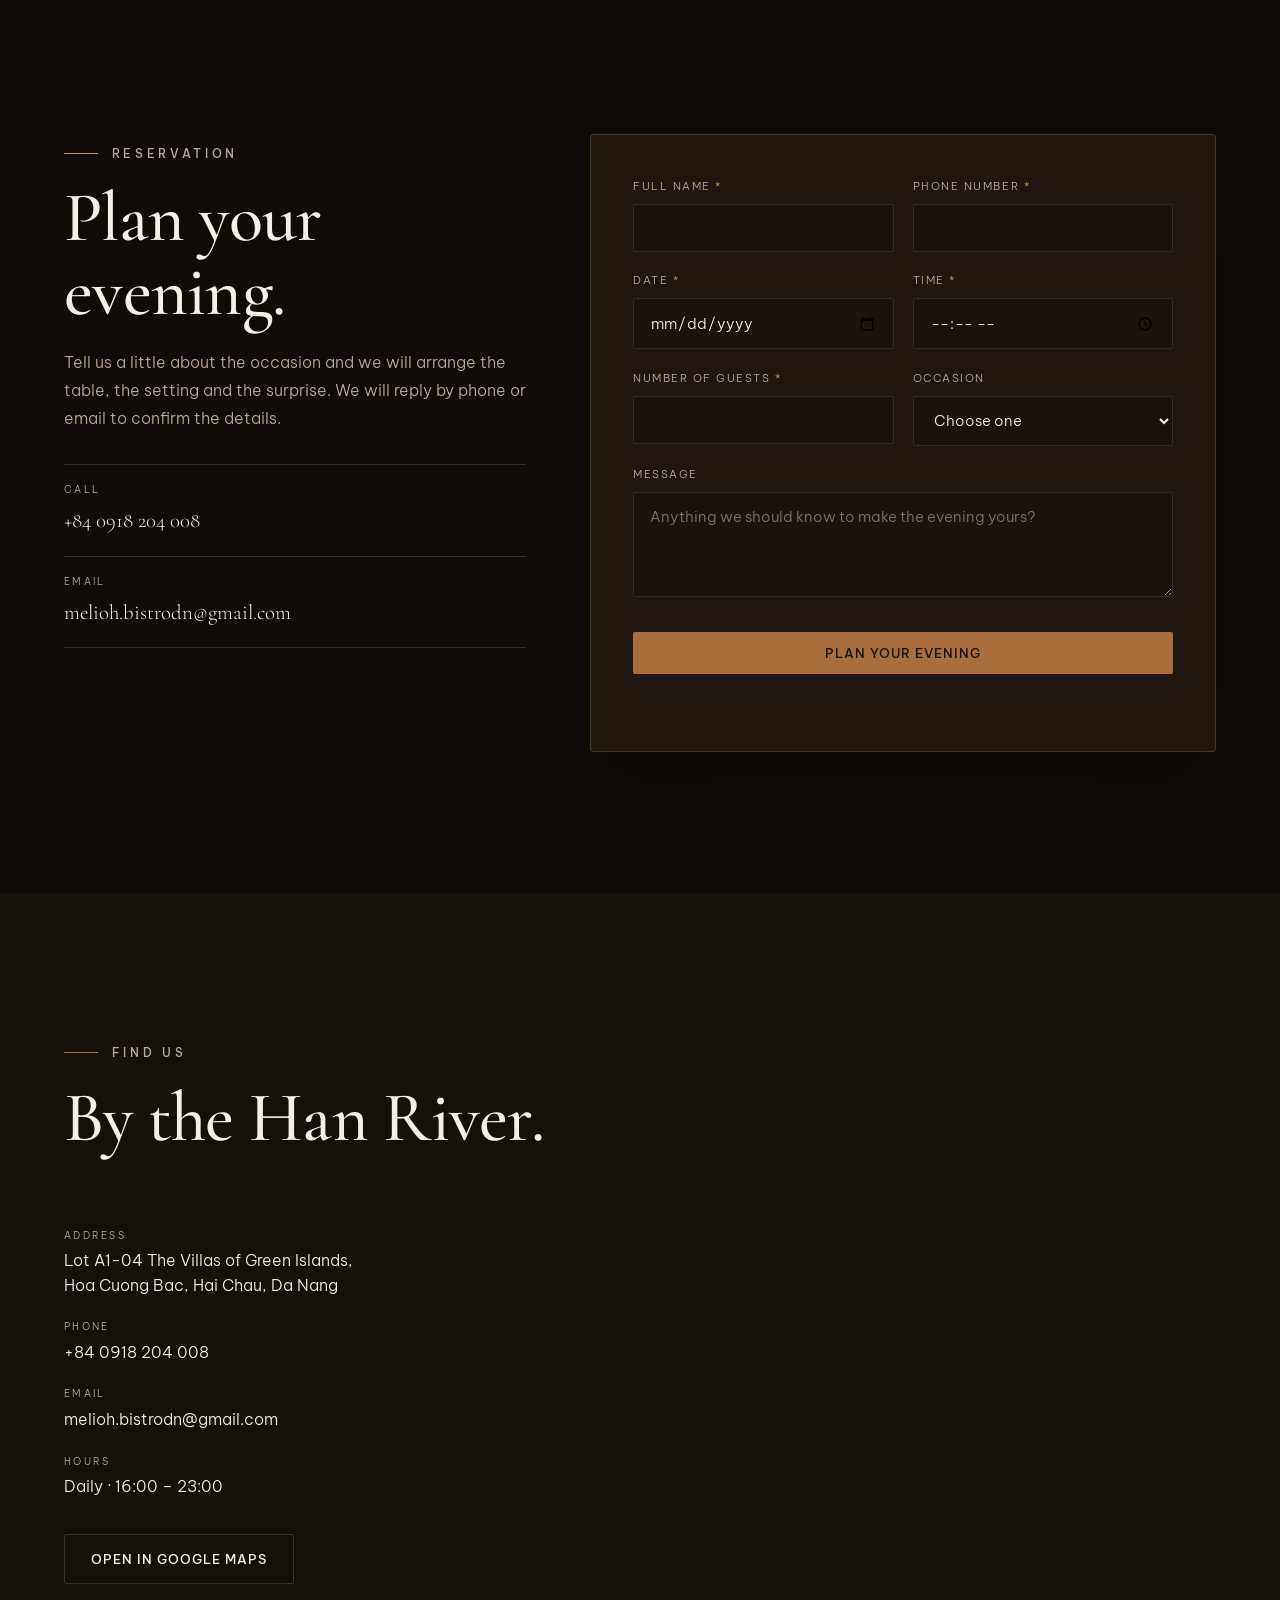
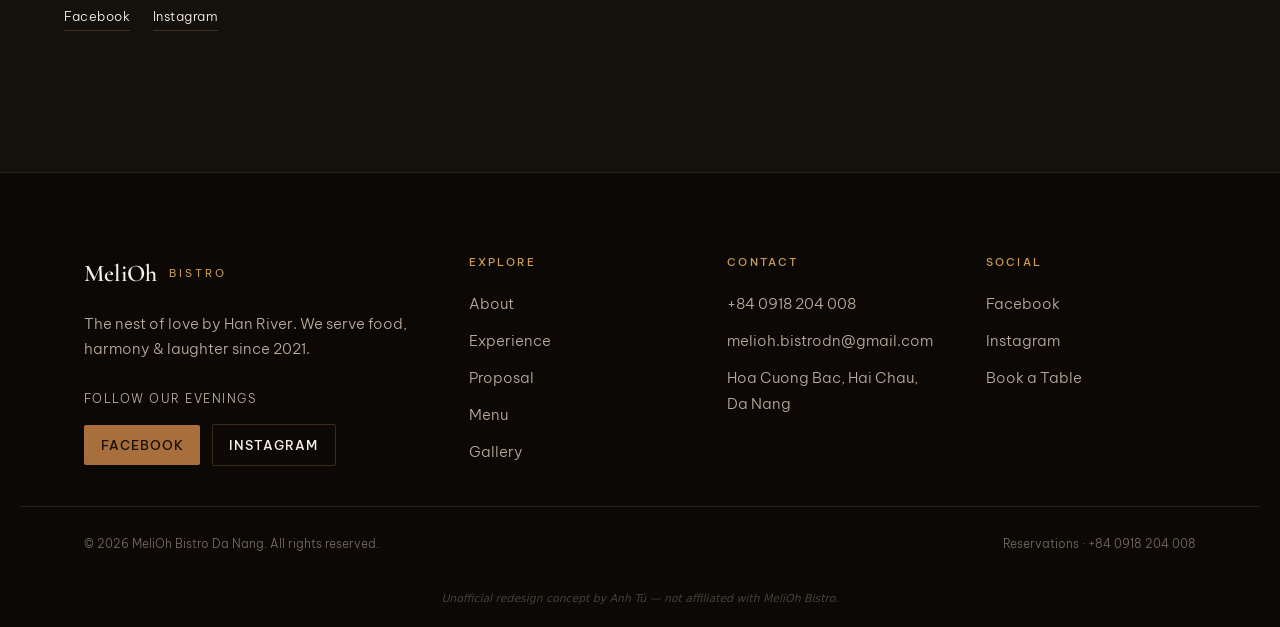
==== commit b086443e: "feat: add unofficial redesign disclaimer to footer" ====
--- a/index.html
+++ b/index.html
@@ -463,6 +463,9 @@
       <span>© <span id="year"></span> MeliOh Bistro Da Nang. All rights reserved.</span>
       <span>Reservations · <a href="tel:+840918204008">+84 0918 204 008</a></span>
     </div>
+    <div class="footer__disclaimer">
+      Unofficial redesign concept by Anh Tú — not affiliated with MeliOh Bistro.
+    </div>
   </footer>
 
   <!-- Floating contact (mobile) -->
--- a/styles.css
+++ b/styles.css
@@ -521,6 +521,12 @@
   border-top: 1px solid var(--line-soft);
   display: flex; justify-content: space-between; flex-wrap: wrap; gap: 0.8rem;
   font-size: 0.76rem; color: rgba(184,169,154,0.6);
+}
+
+.footer__disclaimer {
+  max-width: var(--maxw); margin: 0 auto; padding: 0.6rem var(--gut) 1.2rem;
+  font-size: 0.68rem; color: rgba(184,169,154,0.35); text-align: center;
+  font-style: italic;
 }
 
 /* ---------- Floating dock (mobile) ---------- */
